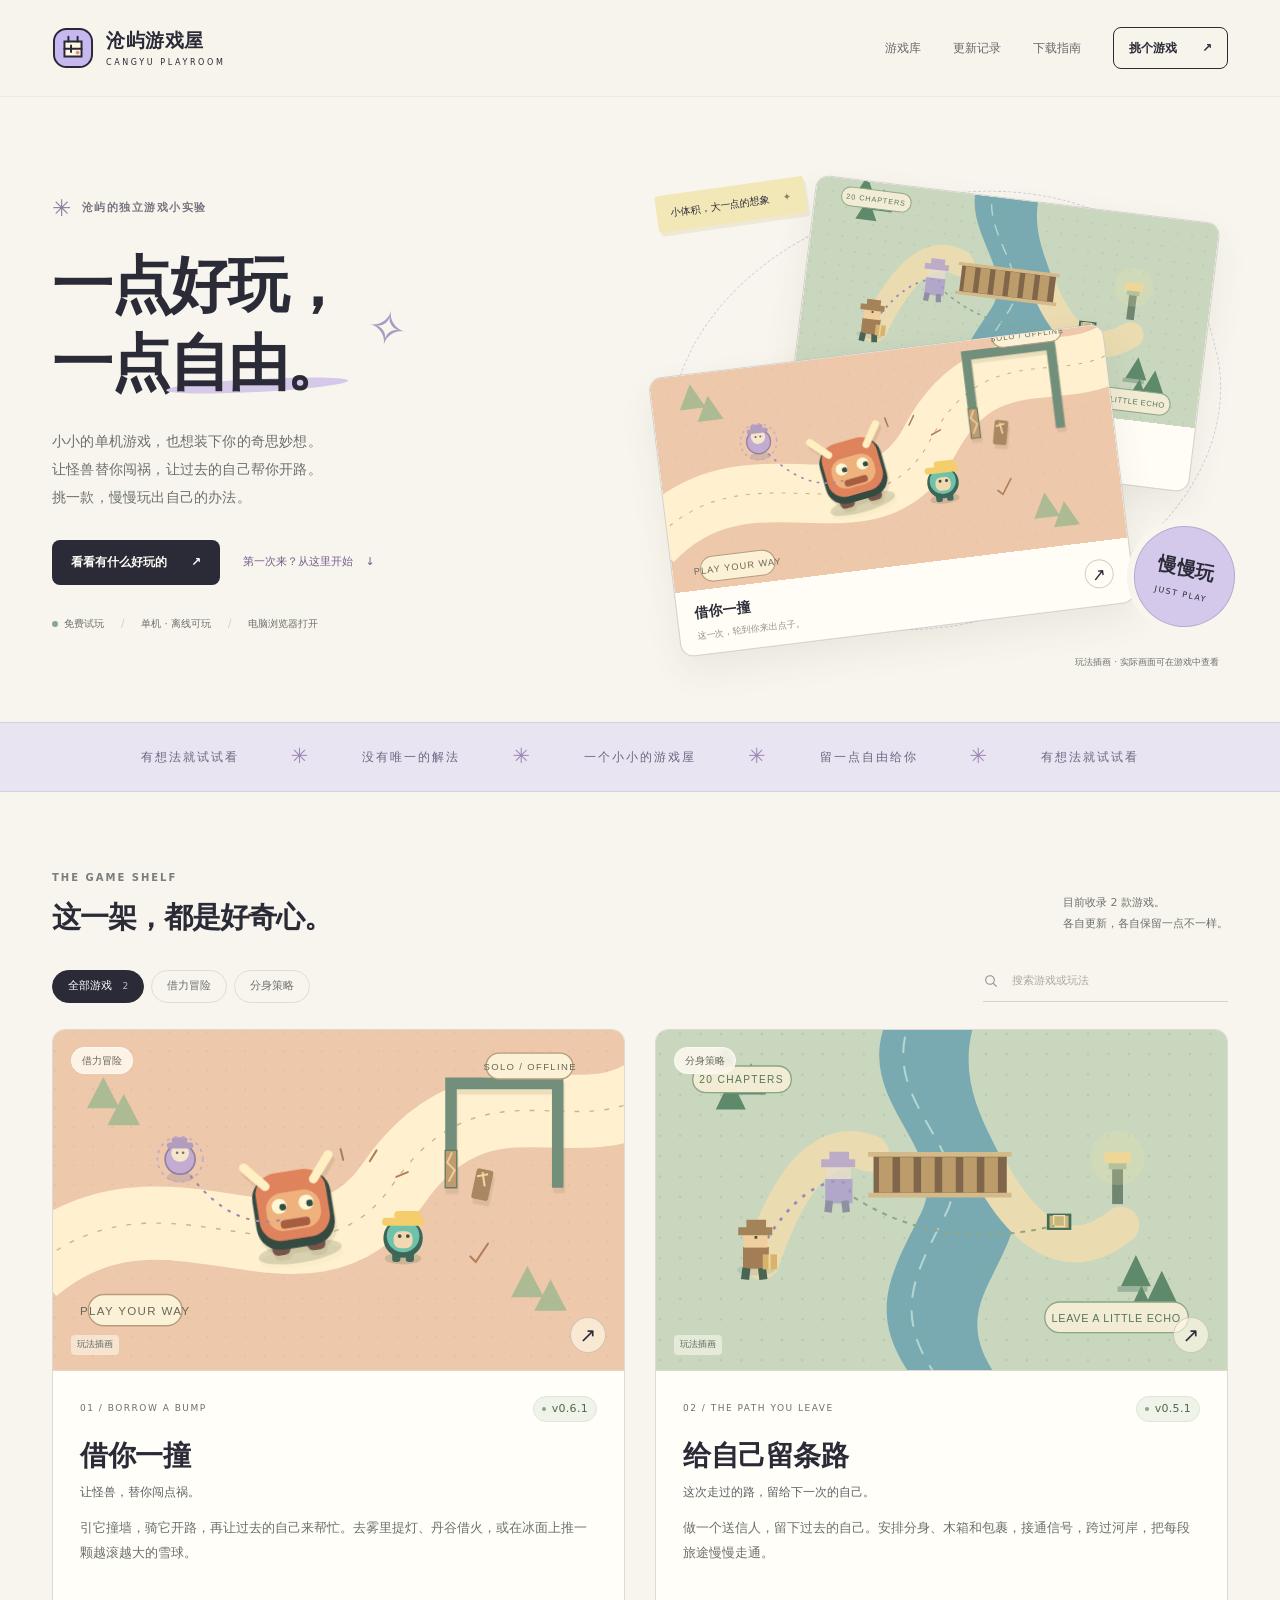
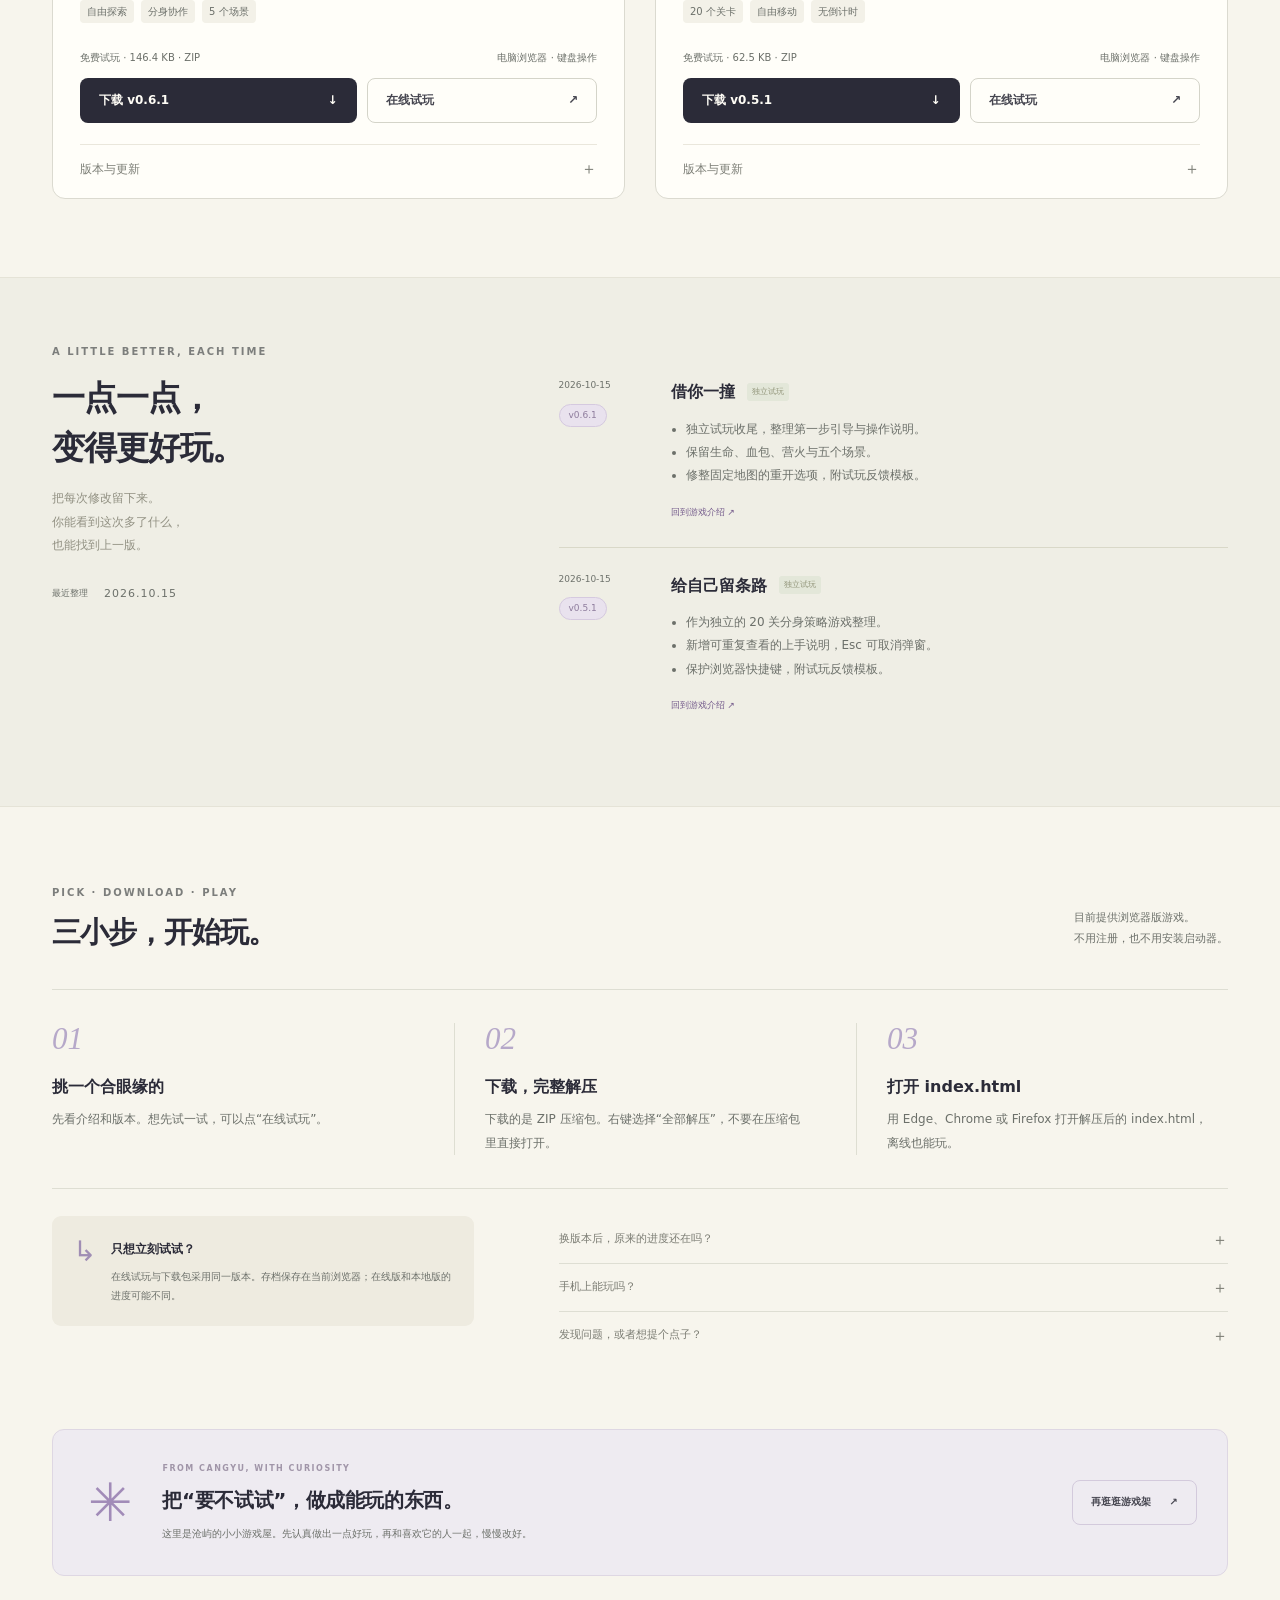
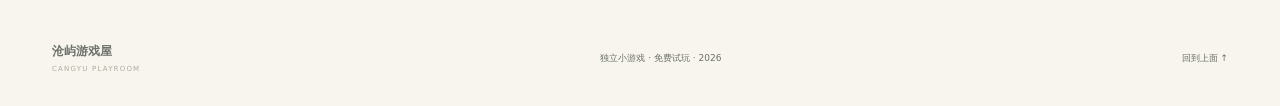
==== index.html @ e09a7dba "Add files via upload" ====
<!doctype html>
<html lang="zh-CN">
<head>
  <meta charset="utf-8"><meta name="viewport" content="width=device-width, initial-scale=1">
  <meta name="theme-color" content="#f7f5ed"><meta name="description" content="沧屿的独立小游戏主页。查看最新版本，免费下载离线游戏，或在浏览器中试玩《借你一撞》和《给自己留条路》。">
  <meta property="og:title" content="沧屿游戏屋 · 一点好玩，一点自由"><meta property="og:description" content="一些小小的单机游戏，一点自由发挥的空间。最新版本、免费下载、在线试玩。"><meta property="og:type" content="website">
  <title>沧屿游戏屋 · 一点好玩，一点自由</title><link rel="icon" href="assets/mark.svg" type="image/svg+xml"><link rel="stylesheet" href="assets/site.css"><script defer src="catalog.js"></script><script defer src="assets/app.js"></script>
</head>
<body>
<a class="skip-link" href="#games">跳到游戏库</a>
<header class="site-header"><div class="container header-inner"><a href="index.html" class="brand" aria-label="沧屿游戏屋首页"><img src="assets/mark.svg" width="42" height="42" alt=""><span>沧屿游戏屋<small>CANGYU PLAYROOM</small></span></a><button class="menu-toggle" id="menu-toggle" aria-controls="main-nav" aria-expanded="false" aria-label="打开导航">菜单 <span aria-hidden="true">＋</span></button><nav class="main-nav" id="main-nav" aria-label="主导航"><a href="#games">游戏库</a><a href="#updates">更新记录</a><a href="#guide">下载指南</a><a class="nav-cta" href="#games">挑个游戏 <span aria-hidden="true">↗</span></a></nav></div></header>
<main>
<section class="hero container" aria-labelledby="hero-title"><div class="hero-copy"><div class="eyebrow"><span class="tiny-star" aria-hidden="true">✳</span> 沧屿的独立游戏小实验</div><h1 id="hero-title">一点好玩，<br>一点<span class="underlined">自由。</span><span class="title-spark" aria-hidden="true">✧</span></h1><p class="hero-description">小小的单机游戏，也想装下你的奇思妙想。<br>让怪兽替你闯祸，让过去的自己帮你开路。<br>挑一款，慢慢玩出自己的办法。</p><div class="hero-actions"><a href="#games" class="button button-dark">看看有什么好玩的 <span aria-hidden="true">↗</span></a><a class="text-link" href="#guide">第一次来？从这里开始 <span aria-hidden="true">↓</span></a></div><div class="hero-bottom"><span><i class="green-dot"></i>免费试玩</span><span>单机 · 离线可玩</span><span>电脑浏览器打开</span></div></div><div class="hero-art" aria-label="两款游戏的玩法插画"><div class="hero-orbit" aria-hidden="true"></div><div class="floating-note note-top">小体积，大一点的想象 <span>✦</span></div><div class="hero-poster poster-back"><img src="assets/give-yourself-a-path.svg" alt="送信人与过去的自己跨过河岸的玩法插画" width="840" height="500"><div><span>给自己留条路</span><small>留下一个过去，打开下一段路。</small></div></div><div class="hero-poster poster-front"><img src="assets/borrow-a-bump.svg" alt="怪兽、分身与可撞开的墙的玩法插画" width="840" height="500"><div><span>借你一撞</span><small>这一次，轮到你来出点子。</small><span class="poster-arrow" aria-hidden="true">↗</span></div></div><div class="round-sticker" aria-hidden="true">慢慢玩<br><strong>JUST PLAY</strong></div><span class="art-caption">玩法插画 · 实际画面可在游戏中查看</span></div></section>
<div class="ticker" aria-hidden="true"><div>有想法就试试看 <span>✳</span> 没有唯一的解法 <span>✳</span> 一个小小的游戏屋 <span>✳</span> 留一点自由给你 <span>✳</span> 有想法就试试看</div></div>
<section class="section container" id="games" aria-labelledby="games-title"><div class="section-heading"><div><div class="eyebrow">THE GAME SHELF</div><h2 id="games-title">这一架，都是好奇心。</h2></div><p>目前收录 <strong>2 款</strong>游戏。<br>各自更新，各自保留一点不一样。</p></div><div class="library-toolbar"><div class="filters" role="group" aria-label="按游戏类型筛选"><button type="button" class="filter-button is-active" data-filter="all" aria-pressed="true">全部游戏 <span>2</span></button><button type="button" class="filter-button" data-filter="adventure" aria-pressed="false">借力冒险</button><button type="button" class="filter-button" data-filter="puzzle" aria-pressed="false">分身策略</button></div><label class="search-box"><svg aria-hidden="true" viewBox="0 0 24 24" width="18" height="18"><circle cx="10.5" cy="10.5" r="6.5" fill="none" stroke="currentColor" stroke-width="1.6"/><path d="m15.5 15.5 5 5" stroke="currentColor" stroke-width="1.6"/></svg><span class="sr-only">搜索游戏或玩法</span><input id="game-search" type="search" placeholder="搜索游戏或玩法" autocomplete="off"></label></div><p id="result-count" class="sr-only" aria-live="polite">找到 2 款游戏</p><div class="game-grid" id="game-grid"><article class="game-card peach" data-category="adventure" data-search="借你一撞 BORROW A BUMP 借力冒险 引它撞墙，骑它开路，再让过去的自己来帮忙。去雾里提灯、丹谷借火，或在冰面上推一颗越滚越大的雪球。 怪兽 引怪 撞墙 骑乘 恐怖 修仙 冰雪 单机 自由探索 分身协作 5 个场景" aria-labelledby="title-borrow-a-bump">
      <a class="cover-link" href="play/borrow-a-bump/index.html" target="_blank" rel="noopener" aria-label="在线试玩借你一撞（新窗口）"><img src="assets/borrow-a-bump.svg" alt="借你一撞玩法插画" width="840" height="500" loading="lazy"><span class="cover-type">借力冒险</span><span class="cover-play" aria-hidden="true">↗</span><span class="cover-note">玩法插画</span></a>
      <div class="card-body"><div class="game-label"><span>01 / BORROW A BUMP</span><span class="version-badge"><i></i> v0.6.1</span></div><h3 id="title-borrow-a-bump">借你一撞</h3><p class="game-tagline">让怪兽，替你闯点祸。</p><p class="game-description">引它撞墙，骑它开路，再让过去的自己来帮忙。去雾里提灯、丹谷借火，或在冰面上推一颗越滚越大的雪球。</p><div class="game-tags"><span>自由探索</span><span>分身协作</span><span>5 个场景</span></div><div class="download-meta"><span>免费试玩 · 146.4 KB · ZIP</span><span>电脑浏览器 · 键盘操作</span></div><div class="card-actions"><a class="button button-dark download-button" href="downloads/borrow-a-bump/borrow-a-bump-v0.6.1.zip" download>下载 v0.6.1 <span aria-hidden="true">↓</span></a><a class="button button-light" href="play/borrow-a-bump/index.html" target="_blank" rel="noopener">在线试玩 <span aria-hidden="true">↗</span></a></div><details class="release-details"><summary>版本与更新 <span aria-hidden="true">＋</span></summary><p class="first-step">第一步：空格喊一声，锁定方向后走开；C 录下走动和喊声，再 C 生成分身。</p><div class="past-release"><div><strong>v0.6.1</strong><span>146.4 KB · ZIP</span></div><ul><li>独立试玩收尾，整理第一步引导与操作说明。</li><li>保留生命、血包、营火与五个场景。</li><li>修整固定地图的重开选项，附试玩反馈模板。</li></ul><a href="downloads/borrow-a-bump/borrow-a-bump-v0.6.1.zip" download>下载此版本 <span aria-hidden="true">↗</span></a></div><div class="past-release"><div><strong>v0.6</strong><span>142.5 KB · ZIP</span></div><ul><li>加入生命、血包和营火恢复。</li><li>新增雾灯旧院、借火丹谷、霜风渡口。</li></ul><a href="downloads/borrow-a-bump/borrow-a-bump-v0.6.zip" download>下载此版本 <span aria-hidden="true">↗</span></a></div><a class="feedback-link" href="feedback/borrow-a-bump.txt" download>下载试玩反馈模板 ↓</a></details></div></article>
<article class="game-card mint" data-category="puzzle" data-search="给自己留条路 THE PATH YOU LEAVE 分身策略 做一个送信人，留下过去的自己。安排分身、木箱和包裹，接通信号，跨过河岸，把每段旅途慢慢走通。 益智 解谜 留影 送信 踏板 河岸 木箱 单机 20 个关卡 自由移动 无倒计时" aria-labelledby="title-give-yourself-a-path">
      <a class="cover-link" href="play/give-yourself-a-path/index.html" target="_blank" rel="noopener" aria-label="在线试玩给自己留条路（新窗口）"><img src="assets/give-yourself-a-path.svg" alt="给自己留条路玩法插画" width="840" height="500" loading="lazy"><span class="cover-type">分身策略</span><span class="cover-play" aria-hidden="true">↗</span><span class="cover-note">玩法插画</span></a>
      <div class="card-body"><div class="game-label"><span>02 / THE PATH YOU LEAVE</span><span class="version-badge"><i></i> v0.5.1</span></div><h3 id="title-give-yourself-a-path">给自己留条路</h3><p class="game-tagline">这次走过的路，留给下一次的自己。</p><p class="game-description">做一个送信人，留下过去的自己。安排分身、木箱和包裹，接通信号，跨过河岸，把每段旅途慢慢走通。</p><div class="game-tags"><span>20 个关卡</span><span>自由移动</span><span>无倒计时</span></div><div class="download-meta"><span>免费试玩 · 62.5 KB · ZIP</span><span>电脑浏览器 · 键盘操作</span></div><div class="card-actions"><a class="button button-dark download-button" href="downloads/give-yourself-a-path/give-yourself-a-path-v0.5.1.zip" download>下载 v0.5.1 <span aria-hidden="true">↓</span></a><a class="button button-light" href="play/give-yourself-a-path/index.html" target="_blank" rel="noopener">在线试玩 <span aria-hidden="true">↗</span></a></div><details class="release-details"><summary>版本与更新 <span aria-hidden="true">＋</span></summary><p class="first-step">第一步：先走一小段，再按 R 留影。过去的你继续旧路；你回到起点，重新安排。</p><div class="past-release"><div><strong>v0.5.1</strong><span>62.5 KB · ZIP</span></div><ul><li>作为独立的 20 关分身策略游戏整理。</li><li>新增可重复查看的上手说明，Esc 可取消弹窗。</li><li>保护浏览器快捷键，附试玩反馈模板。</li></ul><a href="downloads/give-yourself-a-path/give-yourself-a-path-v0.5.1.zip" download>下载此版本 <span aria-hidden="true">↗</span></a></div><div class="past-release"><div><strong>v0.5</strong><span>56.2 KB · ZIP</span></div><ul><li>20 关策略加强：多处供能、物品与角色踏板。</li><li>加入信号先后、分流断开与风向条件。</li></ul><a href="downloads/give-yourself-a-path/give-yourself-a-path-v0.5-strategy20.zip" download>下载此版本 <span aria-hidden="true">↗</span></a></div><a class="feedback-link" href="feedback/give-yourself-a-path.txt" download>下载试玩反馈模板 ↓</a></details></div></article></div><div class="empty-state" id="empty-state" hidden><span aria-hidden="true">✧</span><h3>这层架子暂时空着。</h3><p>试试其他关键词，或回到全部游戏。</p><button type="button" class="button button-light" id="reset-search">查看全部游戏</button></div><noscript><p class="quiet">当前关闭了 JavaScript。游戏介绍、版本和下载仍可使用，搜索与筛选需要开启 JavaScript。</p></noscript></section>
<section class="updates-section" id="updates" aria-labelledby="updates-title"><div class="container updates-layout"><div class="updates-intro"><div class="eyebrow">A LITTLE BETTER, EACH TIME</div><h2 id="updates-title">一点一点，<br>变得更好玩。</h2><p>把每次修改留下来。<br>你能看到这次多了什么，<br>也能找到上一版。</p><div class="date-stamp"><span>最近整理</span><strong>2026.10.15</strong></div></div><div class="update-list"><article class="update-item"><div class="update-date"><time datetime="2026-10-15">2026-10-15</time><span>v0.6.1</span></div><div><div class="update-game">借你一撞 <span>独立试玩</span></div><ul><li>独立试玩收尾，整理第一步引导与操作说明。</li><li>保留生命、血包、营火与五个场景。</li><li>修整固定地图的重开选项，附试玩反馈模板。</li></ul><a data-show-game="borrow-a-bump" href="#title-borrow-a-bump">回到游戏介绍 <span aria-hidden="true">↗</span></a></div></article>
<article class="update-item"><div class="update-date"><time datetime="2026-10-15">2026-10-15</time><span>v0.5.1</span></div><div><div class="update-game">给自己留条路 <span>独立试玩</span></div><ul><li>作为独立的 20 关分身策略游戏整理。</li><li>新增可重复查看的上手说明，Esc 可取消弹窗。</li><li>保护浏览器快捷键，附试玩反馈模板。</li></ul><a data-show-game="give-yourself-a-path" href="#title-give-yourself-a-path">回到游戏介绍 <span aria-hidden="true">↗</span></a></div></article></div></div></section>
<section class="section container guide-section" id="guide" aria-labelledby="guide-title"><div class="section-heading"><div><div class="eyebrow">PICK · DOWNLOAD · PLAY</div><h2 id="guide-title">三小步，开始玩。</h2></div><p>目前提供浏览器版游戏。<br>不用注册，也不用安装启动器。</p></div><div class="steps"><article><span class="step-number">01</span><h3>挑一个合眼缘的</h3><p>先看介绍和版本。想先试一试，可以点“在线试玩”。</p></article><article><span class="step-number">02</span><h3>下载，完整解压</h3><p>下载的是 ZIP 压缩包。右键选择“全部解压”，不要在压缩包里直接打开。</p></article><article><span class="step-number">03</span><h3>打开 index.html</h3><p>用 Edge、Chrome 或 Firefox 打开解压后的 index.html，离线也能玩。</p></article></div><div class="guide-lower"><div class="guide-note"><span class="note-icon" aria-hidden="true">↳</span><div><strong>只想立刻试试？</strong><p>在线试玩与下载包采用同一版本。存档保存在当前浏览器；在线版和本地版的进度可能不同。</p></div></div><div class="faq-list"><details><summary>换版本后，原来的进度还在吗？<span aria-hidden="true">＋</span></summary><p>两款游戏使用独立存档。当前版本保留各自的旧版存档读取方式；移动本地文件、换浏览器或清除浏览器数据后，可能无法读取旧进度。更新前建议保留原来的文件夹。</p></details><details><summary>手机上能玩吗？<span aria-hidden="true">＋</span></summary><p>游戏提供了简易触屏按钮，目前主要按电脑键盘操作设计。建议先在电脑浏览器试玩；手机端的完整体验仍在调整。</p></details><details><summary>发现问题，或者想提个点子？<span aria-hidden="true">＋</span></summary><p>每个游戏包都附有 FEEDBACK.txt。记下游戏名、版本、关卡或地图，以及发生前的几步操作，再发给把游戏分享给你的人。这里没有自动上传或提交表单。</p></details></div></div></section>
<section class="about-strip container" aria-labelledby="about-title"><div class="about-mark" aria-hidden="true">✳</div><div><div class="eyebrow">FROM CANGYU, WITH CURIOSITY</div><h2 id="about-title">把“要不试试”，做成能玩的东西。</h2><p>这里是沧屿的小小游戏屋。先认真做出一点好玩，再和喜欢它的人一起，慢慢改好。</p></div><a class="button button-light" href="#games">再逛逛游戏架 <span aria-hidden="true">↗</span></a></section>
</main><footer class="site-footer container"><a class="footer-brand" href="index.html">沧屿游戏屋 <span>CANGYU PLAYROOM</span></a><p>独立小游戏 · 免费试玩 · 2026</p><a href="#hero-title">回到上面 ↑</a></footer>
</body></html>
---- assets/site.css ----
@charset "UTF-8";
:root{--paper:#f7f5ed;--ink:#2b2b38;--muted:#818181;--line:#deded3;--purple:#b9a9de;--peach:#edc8aa;--mint:#c8d7bd;--serif:Georgia,"Songti SC","SimSun",serif;--sans:Inter,"Microsoft YaHei","PingFang SC",system-ui,sans-serif}*{box-sizing:border-box}html{scroll-behavior:smooth;scroll-padding-top:100px}body{margin:0;color:var(--ink);background:var(--paper);font-family:var(--sans);font-size:14px;line-height:1.7;-webkit-font-smoothing:antialiased}a{color:inherit;text-decoration:none}button,input{font:inherit}button,a,input,summary{-webkit-tap-highlight-color:transparent}a,button,summary{touch-action:manipulation}button{cursor:pointer}button:disabled{cursor:default}img{display:block;max-width:100%}button:focus-visible,a:focus-visible,input:focus-visible,summary:focus-visible{outline:3px solid #9b83c9;outline-offset:5px}::selection{background:#d8c7ef;color:var(--ink)}[hidden]{display:none!important}.container{width:min(1200px,calc(100% - 104px));margin-inline:auto}.sr-only{position:absolute;width:1px;height:1px;overflow:hidden;clip:rect(0,0,0,0);white-space:nowrap}.skip-link{position:fixed;left:20px;top:-80px;padding:10px 18px;background:var(--ink);color:white;z-index:100}.skip-link:focus{top:10px}.site-header{background:#f7f5edf2;border-bottom:1px solid #deded37a}.header-inner{height:96px;display:flex;align-items:center;justify-content:space-between;gap:25px}.brand{display:flex;align-items:center;gap:12px;font-size:19px;font-weight:750;letter-spacing:.5px;line-height:1.2}.brand small{display:block;margin-top:6px;font-size:8px;letter-spacing:2.6px;font-weight:500}.main-nav{display:flex;gap:32px;align-items:center;font-size:12px}.main-nav>a:not(.nav-cta){color:#68686c}.main-nav>a:hover{color:#806899}.nav-cta{border:1px solid var(--ink);border-radius:8px;padding:10px 15px;font-weight:600;display:flex;gap:25px;align-items:center}.menu-toggle{display:none}.hero{display:grid;grid-template-columns:1fr 1fr;align-items:center;gap:46px;padding-block:78px 74px;min-height:625px}.eyebrow{font-size:10px;letter-spacing:2px;font-weight:600;color:#7c7e7c;line-height:1.5}.hero-copy>.eyebrow{display:flex;align-items:center;gap:9px;font-size:11px;letter-spacing:1.5px;color:#777580}.tiny-star{color:#8e7ea3;font-size:23px}.hero h1{position:relative;display:inline-block;font-size:clamp(43px,4.75vw,66px);letter-spacing:-2.5px;line-height:1.28;font-weight:800;margin:22px 0 24px}.underlined{position:relative;z-index:0}.underlined:after{content:"";position:absolute;left:-3px;right:-3px;height:13px;background:#d6c8e9;bottom:6px;z-index:-1;transform:rotate(-3deg);border-radius:50%}.title-spark{position:absolute;right:-60px;top:51px;font-size:48px;font-weight:400;color:#aa9ac3;transform:rotate(12deg)}.hero-description{font-size:14px;line-height:2;color:#79797a;margin:0 0 29px;letter-spacing:.2px}.hero-actions{display:flex;gap:23px;align-items:center;flex-wrap:wrap}.button{display:inline-flex;justify-content:center;align-items:center;gap:24px;min-height:45px;border:1px solid transparent;border-radius:8px;padding:12px 18px;line-height:1.25;font-size:12px;font-weight:650;transition:transform .15s,background .15s;white-space:nowrap}.button:hover{transform:translateY(-2px)}.button-dark{background:var(--ink);color:#fffdf6}.button-dark:hover{background:#484152}.button-light{background:transparent;border-color:#d4d4c9;color:#464650}.button-light:hover{background:#eceadf;border-color:#bcbcad}.text-link{font-size:11px;color:#797780}.text-link span{padding-left:9px}.hero-bottom{display:flex;gap:17px;margin-top:30px;font-size:10px;color:#8b8c87;flex-wrap:wrap}.hero-bottom>span+span:before{content:"/";margin-right:17px;color:#cecec5}.green-dot{display:inline-block;width:6px;height:6px;border-radius:50%;background:#8ba587;margin-right:6px}.hero-art{height:455px;position:relative;isolation:isolate;min-width:0}.hero-orbit{position:absolute;inset:14px 5px 16px;border:1px dashed #d4c9dc;border-radius:48%;transform:rotate(-15deg);z-index:-1}.hero-poster{position:absolute;border:1px solid #4f4e503d;border-radius:13px;background:#fffdf5;overflow:hidden;box-shadow:0 15px 35px #44443613}.hero-poster>img{width:100%;height:205px;object-fit:cover}.hero-poster>div{height:64px;display:flex;flex-direction:column;justify-content:center;padding:0 17px;position:relative}.hero-poster>div>span:first-child{font-size:14px;font-weight:700}.hero-poster small{font-size:9px;color:#929186;margin-top:3px}.poster-back{width:72%;right:4%;top:14px;transform:rotate(7deg);z-index:1}.poster-front{width:81%;left:0;bottom:8px;transform:rotate(-7deg);z-index:2}.poster-front>img{height:215px}.poster-arrow{position:absolute;right:18px;top:18px;width:29px;height:29px;display:grid;place-items:center;border:1px solid #d4cdbf;border-radius:50%;font-size:17px}.floating-note{position:absolute;font-size:10px;z-index:4;background:#f2e7b6;padding:10px 14px;box-shadow:2px 4px 0 #d6c79b44;transform:rotate(-8deg);border-radius:3px}.note-top{top:2px;left:-7px}.note-top span{padding-left:10px;color:#8f8069}.round-sticker{position:absolute;bottom:12px;right:-7px;width:101px;height:101px;background:#d5c9eb;border:1px solid #b8a9ce;border-radius:50%;z-index:3;display:flex;justify-content:center;align-items:center;flex-direction:column;transform:rotate(12deg);font-size:19px;font-weight:650;box-shadow:0 0 0 7px var(--paper)}.round-sticker strong{font-size:8px;letter-spacing:1.5px;font-weight:500;margin-top:4px}.art-caption{position:absolute;bottom:-31px;right:9px;font-size:9px;color:#a2a298}.ticker{overflow:hidden;background:#e9e4f1;border-block:1px solid #d6cfdf;padding:16px 0}.ticker>div{min-width:max-content;display:flex;justify-content:center;align-items:center;gap:52px;font-size:12px;letter-spacing:2px;color:#6f6382}.ticker span{font-size:21px;color:#9a87b4}.section{padding-block:78px}.section-heading{display:flex;align-items:flex-end;justify-content:space-between;gap:25px;margin-bottom:31px}.section-heading h2{font-size:29px;letter-spacing:-1px;line-height:1.5;margin:11px 0 0;font-weight:750}.section-heading>p{font-size:11px;color:#93948b;line-height:1.9;margin:0 0 4px}.section-heading>p strong{color:#777c6a;font-weight:500}.library-toolbar{display:flex;justify-content:space-between;align-items:center;gap:22px;margin-bottom:26px}.filters{display:flex;gap:7px;flex-wrap:wrap}.filter-button{border:1px solid var(--line);border-radius:20px;background:transparent;color:#8a8989;font-size:11px;padding:7px 15px;line-height:1.5}.filter-button.is-active{background:var(--ink);color:white;border-color:var(--ink)}.filter-button span{margin-left:7px;color:#bfb7ce;font-size:9px}.search-box{width:245px;display:flex;align-items:center;gap:11px;border-bottom:1px solid #d3d3c8;color:#8f8e91;padding-bottom:9px}.search-box input{background:transparent;border:0;outline:0;color:var(--ink);font-size:11px;width:100%;min-width:0}.search-box input::placeholder{color:#aaa99f}.search-box:focus-within{border-bottom-color:#8c7aa5}.game-grid{display:grid;grid-template-columns:repeat(2,minmax(0,1fr));gap:30px}.game-card{border:1px solid #dbdad0;border-radius:13px;overflow:hidden;background:#fffef9;min-width:0;transition:box-shadow .2s,border-color .2s}.game-card:hover{border-color:#bbb5c0;box-shadow:0 12px 35px #3333260a}.cover-link{display:block;position:relative;overflow:hidden;border-bottom:1px solid #ded9ca}.cover-link img{width:100%;height:auto;aspect-ratio:840/500;object-fit:cover;transition:transform .35s}.cover-link:hover img{transform:scale(1.025)}.cover-type{position:absolute;left:18px;top:17px;border:1px solid #ffffff70;background:#fffaf1d9;backdrop-filter:blur(4px);font-size:10px;padding:4px 10px;border-radius:16px;color:#68685d}.cover-play{position:absolute;bottom:17px;right:18px;display:grid;place-items:center;border:1px solid #6a675d44;width:36px;height:36px;border-radius:50%;background:#fff9e9a6;font-size:20px}.cover-note{position:absolute;bottom:15px;left:18px;font-size:9px;color:#5b665f;background:#fffaf18c;padding:2px 6px;border-radius:4px}.card-body{padding:25px 27px 0}.game-label{display:flex;align-items:center;justify-content:space-between;gap:12px;font-size:8px;letter-spacing:1.5px;color:#96958e}.version-badge{display:flex;align-items:center;gap:6px;white-space:nowrap;letter-spacing:.3px;color:#748366;font-size:10px;background:#eff3e9;border:1px solid #e0e7d7;border-radius:15px;padding:3px 8px}.version-badge i{width:4px;height:4px;border-radius:50%;background:#8fa67c}.card-body h3{font-size:28px;font-weight:750;letter-spacing:-.5px;line-height:1.35;margin:15px 0 7px}.game-tagline{font-size:12px;color:#5e6264;margin:0 0 14px}.game-description{font-size:12px;line-height:1.9;color:#92908b;min-height:68px;margin:0 0 16px}.game-tags{display:flex;gap:7px;flex-wrap:wrap}.game-tags>span{font-size:9px;color:#8b8a81;background:#f3f1e8;border-radius:4px;padding:3px 7px}.download-meta{display:flex;flex-wrap:wrap;align-items:center;justify-content:space-between;gap:7px;margin:26px 0 12px;font-size:9px;color:#aaa79d}.card-actions{display:grid;grid-template-columns:1.2fr 1fr;gap:10px}.card-actions .button{gap:16px;justify-content:space-between;font-size:11px}.release-details{margin-top:21px;border-top:1px solid #eae7dc;padding:0 0 6px}.release-details summary,.faq-list summary{display:flex;align-items:center;justify-content:space-between;cursor:pointer;list-style:none;font-size:11px;min-height:47px;color:#7d7f77}.release-details summary::-webkit-details-marker,.faq-list summary::-webkit-details-marker{display:none}details[open]>summary>span{transform:rotate(45deg)}summary>span{display:inline-block;font-size:16px;font-weight:400;transition:transform .15s}.first-step{margin:0 0 13px;padding:12px;background:#f4f1e7;border-radius:6px;color:#8b887b;font-size:10px;line-height:1.9}.past-release{padding-block:12px;border-top:1px dashed #e4dfd3}.past-release>div{display:flex;justify-content:space-between;font-size:10px}.past-release strong{font-weight:650;color:#696a65}.past-release>div>span{font-size:9px;color:#a6a296}.past-release ul{padding-left:15px;font-size:10px;color:#969082;line-height:1.9;margin:9px 0}.past-release>a,.feedback-link{font-size:10px;color:#927da5}.feedback-link{display:block;padding-block:13px}.empty-state{text-align:center;padding:80px 20px;border:1px dashed #d7cddd;border-radius:14px;color:#8b8593}.empty-state>span{font-size:40px;color:#aa96c2}.empty-state h3{font-size:20px;color:#5f5869}.empty-state p{font-size:12px;margin-bottom:22px}.quiet{color:#969082;font-size:11px}.updates-section{background:#efeee5;border-block:1px solid #e5e3d7;padding-block:66px}.updates-layout{display:grid;grid-template-columns:.85fr 1.35fr;gap:85px}.updates-intro h2{font-size:33px;line-height:1.5;letter-spacing:-1px;margin:14px 0 15px}.updates-intro>p{font-size:12px;line-height:1.95;color:#929183}.date-stamp{display:flex;gap:16px;align-items:center;margin-top:27px;font-size:9px;color:#a7a393}.date-stamp strong{font-size:11px;font-weight:500;letter-spacing:1px;color:#8b897c}.update-list{padding-top:10px}.update-item{display:grid;grid-template-columns:90px 1fr;gap:22px;padding-block:24px}.update-item+.update-item{border-top:1px solid #d9d8c8}.update-date time{display:block;font-size:9px;color:#9d9d8d;white-space:nowrap}.update-date>span{display:inline-block;padding:3px 9px;border:1px solid #d5c9df;background:#e9e2ee;border-radius:20px;font-size:9px;color:#8d7b9c;margin-top:10px}.update-game{display:flex;align-items:center;gap:12px;font-size:16px;font-weight:650}.update-game span{font-size:8px;font-weight:400;color:#93967b;padding:2px 5px;background:#e3e7d9;border-radius:3px}.update-item ul{margin:12px 0 11px;padding-left:15px;font-size:11px;color:#939283;line-height:1.95}.update-item a{font-size:9px;color:#8b7c9d}.guide-section{padding-bottom:56px}.steps{display:grid;grid-template-columns:repeat(3,1fr);gap:30px;border-block:1px solid var(--line);padding:33px 0;margin-top:35px}.steps article{position:relative;padding-right:20px}.steps article+article{border-left:1px solid #deded2;padding-left:30px}.step-number{font-family:var(--serif);font-style:italic;font-size:31px;color:#b6a8c9;line-height:1}.steps h3{font-size:16px;font-weight:650;margin:16px 0 8px}.steps p{font-size:11px;line-height:1.95;color:#9a978d;margin:0}.guide-lower{display:grid;grid-template-columns:.85fr 1.35fr;gap:85px;margin-top:27px}.guide-note{display:flex;gap:15px;align-items:flex-start;background:#eeebe0;border-radius:9px;padding:21px;height:fit-content}.note-icon{font-size:28px;line-height:1.1;color:#a08eb4}.guide-note strong{font-size:12px;font-weight:650}.guide-note p{font-size:10px;color:#979184;line-height:1.9;margin:6px 0 0}.faq-list details+details{border-top:1px solid var(--line)}.faq-list summary{font-size:11px;color:#7b7c73;padding:2px 0;gap:20px}.faq-list p{font-size:10px;color:#9a9588;line-height:1.95;margin:0 0 17px}.about-strip{padding:33px 30px;border:1px solid #ded7e3;background:#eeebf1;border-radius:12px;display:flex;align-items:center;gap:25px;margin-block:14px 65px}.about-mark{font-size:53px;line-height:1;color:#a18bb8;margin-inline:5px}.about-strip .eyebrow{font-size:8px;letter-spacing:1.5px;color:#a095a8}.about-strip h2{font-size:20px;font-weight:700;letter-spacing:-.4px;margin:8px 0}.about-strip p{font-size:10px;color:#a095a5;margin:0}.about-strip .button{margin-left:auto;border-color:#d3cadc;gap:19px;font-size:10px;flex-shrink:0}.site-footer{display:flex;justify-content:space-between;gap:24px;align-items:center;padding-bottom:30px;color:#aaa79d}.footer-brand{font-size:12px;font-weight:650;color:#7d7c77}.footer-brand span{font-size:7px;letter-spacing:1.2px;display:block;font-weight:400;margin-top:3px;color:#b0aba0}.site-footer>p{font-size:9px}.site-footer>a:last-child{font-size:9px}.play-page{height:100vh;height:100dvh;overflow:hidden;display:flex;flex-direction:column}.play-toolbar{display:flex;justify-content:space-between;align-items:center;gap:20px;min-height:67px;padding:10px 25px;border-bottom:1px solid var(--line);flex-shrink:0}.play-toolbar>a:first-child{font-size:12px;color:#7b7486}.play-toolbar>div{display:flex;gap:14px;align-items:center;font-size:13px}.play-toolbar>div>span{font-size:10px;color:#a294ac}.play-toolbar .button{min-height:35px;padding:9px 12px;font-size:10px}.play-stage{flex:1;min-height:0}.play-stage iframe{border:0;display:block;width:100%;height:100%;background:var(--paper)}
@media(min-width:1550px){.hero{padding-block:100px;min-height:700px}.hero-art{height:480px}.hero h1{font-size:69px}}@media(max-width:1150px){.container{width:calc(100% - 64px)}.hero{gap:28px;padding-block:65px}.hero-art{height:405px}.hero-poster>img{height:180px}.poster-front>img{height:185px}.round-sticker{width:86px;height:86px;right:-2px;font-size:17px}.hero-actions{gap:16px}.hero h1{font-size:51px}.title-spark{right:-45px;font-size:39px}.updates-layout,.guide-lower{gap:45px}.download-meta{font-size:8px}.card-body{padding:22px 21px 0}.card-body h3{font-size:25px}.game-label{font-size:7px;letter-spacing:.8px}}@media(max-width:850px){.main-nav{gap:22px}.hero{grid-template-columns:1.05fr .95fr;gap:10px;min-height:570px}.hero h1{font-size:45px}.hero-description{font-size:12px}.hero-actions .button{font-size:10px;padding:12px}.hero-actions .text-link{font-size:10px}.hero-art{height:350px}.hero-poster>img{height:150px}.poster-front>img{height:153px}.hero-poster>div{height:54px;padding-inline:13px}.hero-poster>div>span:first-child{font-size:12px}.hero-poster small{font-size:8px}.floating-note{font-size:8px;top:16px;left:0}.round-sticker{width:76px;height:76px;font-size:15px;bottom:2px}.art-caption{font-size:8px;bottom:-23px}.hero-bottom{font-size:8px;gap:10px}.hero-bottom>span+span:before{margin-right:10px}.section-heading h2{font-size:25px}.section-heading>p{font-size:10px}.game-grid{gap:20px}.card-actions{grid-template-columns:1fr}.card-actions .button{justify-content:center;gap:15px}.game-description{min-height:92px}.game-label{flex-wrap:wrap;gap:7px}.updates-layout,.guide-lower{gap:35px;grid-template-columns:.8fr 1.2fr}.update-item{grid-template-columns:75px 1fr;gap:15px}.updates-intro h2{font-size:28px}.steps{gap:20px}.steps article+article{padding-left:20px}.about-strip{gap:17px;padding:26px 21px}.about-strip h2{font-size:17px}.about-mark{font-size:41px}.about-strip .button{font-size:9px;gap:10px}}@media(max-width:650px){html{scroll-padding-top:25px}.container{width:calc(100% - 36px)}.header-inner{height:78px}.brand{font-size:17px;gap:9px}.brand>img{width:36px;height:36px}.brand small{font-size:7px;letter-spacing:2px}.menu-toggle{display:flex;gap:15px;align-items:center;padding:8px 11px;border:1px solid var(--line);border-radius:7px;background:transparent;font-size:11px;color:#78717c}.menu-toggle span{font-size:17px}.main-nav{display:none;position:absolute;left:18px;right:18px;top:67px;z-index:20;background:#fffdf6;border:1px solid var(--line);box-shadow:0 15px 30px #37313812;padding:15px;border-radius:10px;flex-direction:column;align-items:stretch;gap:0}.main-nav.is-open{display:flex}.main-nav>a{padding:10px 12px}.main-nav .nav-cta{margin-top:7px;justify-content:space-between}.hero{display:flex;flex-direction:column;gap:39px;padding-block:41px 55px;min-height:auto;align-items:stretch}.hero-copy>.eyebrow{font-size:10px}.hero h1{font-size:54px;margin-block:16px 21px;letter-spacing:-2px}.title-spark{right:-49px;top:51px;font-size:41px}.hero-description{font-size:12px;line-height:2}.hero-actions .button{font-size:11px;min-height:46px;padding-inline:16px}.hero-actions{gap:19px}.hero-bottom{margin-top:23px;font-size:9px}.hero-art{height:340px;max-width:440px;width:100%;margin:auto}.hero-poster>img{height:164px}.poster-front>img{height:170px}.poster-back{width:69%;right:3%}.poster-front{width:77%;bottom:7px;left:1%}.hero-poster>div{height:56px}.hero-poster>div>span:first-child{font-size:12px}.round-sticker{right:0;bottom:4px;width:80px;height:80px}.note-top{left:3px;top:0;font-size:9px}.art-caption{font-size:8px}.ticker{padding-block:11px}.ticker>div{gap:30px;justify-content:flex-start;margin-left:-20px;font-size:10px;letter-spacing:1px}.ticker span{font-size:18px}.section{padding-block:48px}.section-heading{align-items:flex-start;flex-direction:column;gap:14px;margin-bottom:25px}.section-heading h2{font-size:26px}.section-heading>p{font-size:11px}.library-toolbar{align-items:stretch;flex-direction:column;gap:23px}.filters{gap:8px}.filter-button{font-size:10px;padding:7px 13px}.search-box{width:100%;padding-bottom:10px}.search-box input{font-size:12px}.game-grid{grid-template-columns:1fr;gap:25px}.card-body{padding:23px 21px 0}.game-label{font-size:8px;letter-spacing:1px;flex-wrap:nowrap}.card-body h3{font-size:28px}.game-description{min-height:0;font-size:12px;margin-bottom:18px}.game-tagline{font-size:12px}.card-actions{grid-template-columns:1.1fr 1fr}.card-actions .button{font-size:11px;padding-inline:12px;gap:10px}.download-meta{font-size:8px;gap:5px}.game-tags>span{font-size:9px}.cover-type{top:14px;left:14px;font-size:9px}.updates-section{padding-block:45px}.updates-layout{grid-template-columns:1fr;gap:15px}.updates-intro h2{font-size:29px;margin-bottom:11px}.updates-intro h2 br{display:none}.updates-intro>p br{display:none}.updates-intro>p{font-size:11px}.date-stamp{margin-top:15px}.update-item{grid-template-columns:76px 1fr;padding-block:23px;gap:17px}.update-game{font-size:15px;gap:8px}.update-item ul{font-size:10px}.steps{grid-template-columns:1fr;gap:0;padding:0;margin-top:25px}.steps article{padding:24px 4px 24px 57px;min-height:115px}.steps article+article{padding-left:57px;border-left:0;border-top:1px solid var(--line)}.step-number{position:absolute;left:3px;top:29px;font-size:29px}.steps h3{margin-top:0;font-size:15px}.steps p{font-size:11px}.guide-lower{grid-template-columns:1fr;gap:16px}.guide-note{padding:18px}.guide-note p{font-size:11px}.faq-list summary{font-size:11px}.faq-list p{font-size:11px}.about-strip{padding:23px;flex-wrap:wrap;gap:12px;margin-block:5px 35px}.about-mark{font-size:34px;margin:0}.about-strip>div:nth-child(2){flex:1;min-width:205px}.about-strip h2{font-size:18px;line-height:1.6}.about-strip p{font-size:10px;line-height:1.9}.about-strip .eyebrow{font-size:7px;letter-spacing:.6px}.about-strip .button{margin:8px 0 0 46px;font-size:10px}.site-footer{flex-wrap:wrap;gap:10px;padding-bottom:24px}.site-footer>p{order:3;width:100%;font-size:8px;margin-top:0}.footer-brand{font-size:11px}.footer-brand span{font-size:6px}.site-footer>a:last-child{font-size:9px}.play-toolbar{gap:10px;padding:10px 12px;min-height:64px}.play-toolbar>div{display:flex;flex-direction:column;gap:1px;font-size:11px}.play-toolbar>div>span{font-size:8px}.play-toolbar>a:first-child{font-size:10px}.play-toolbar .button{font-size:9px;padding:8px;min-height:32px}.play-stage iframe{height:100%}}@media(prefers-reduced-motion:reduce){html{scroll-behavior:auto}*,*:before,*:after{transition:none!important;animation:none!important}.cover-link:hover img,.button:hover{transform:none}}

/* Keep release and download information readable at every viewport. */
.version-badge{font-size:11px}.game-label{font-size:9px}.download-meta{font-size:10px}.game-description{font-size:13px}.past-release ul,.past-release>a,.feedback-link,.first-step,.faq-list p{font-size:12px}.past-release>div{font-size:12px}.past-release>div>span{font-size:10px}.release-details summary{font-size:12px}.update-item ul,.steps p{font-size:12px}.game-tags>span{font-size:10px}.card-actions .button{font-size:12px}

.game-grid{align-items:start}

.hero-description,.section-heading>p,.game-description,.download-meta,.game-label,.game-tags>span,.past-release ul,.past-release>div>span,.first-step,.update-item ul,.steps p,.guide-note p,.faq-list p,.about-strip p,.site-footer,.hero-bottom,.art-caption,.date-stamp,.date-stamp strong,.update-date time,.filter-button,.footer-brand{color:#6c706a}
.version-badge{color:#526648}.past-release>a,.feedback-link,.update-item a,.text-link{color:#755c8c}
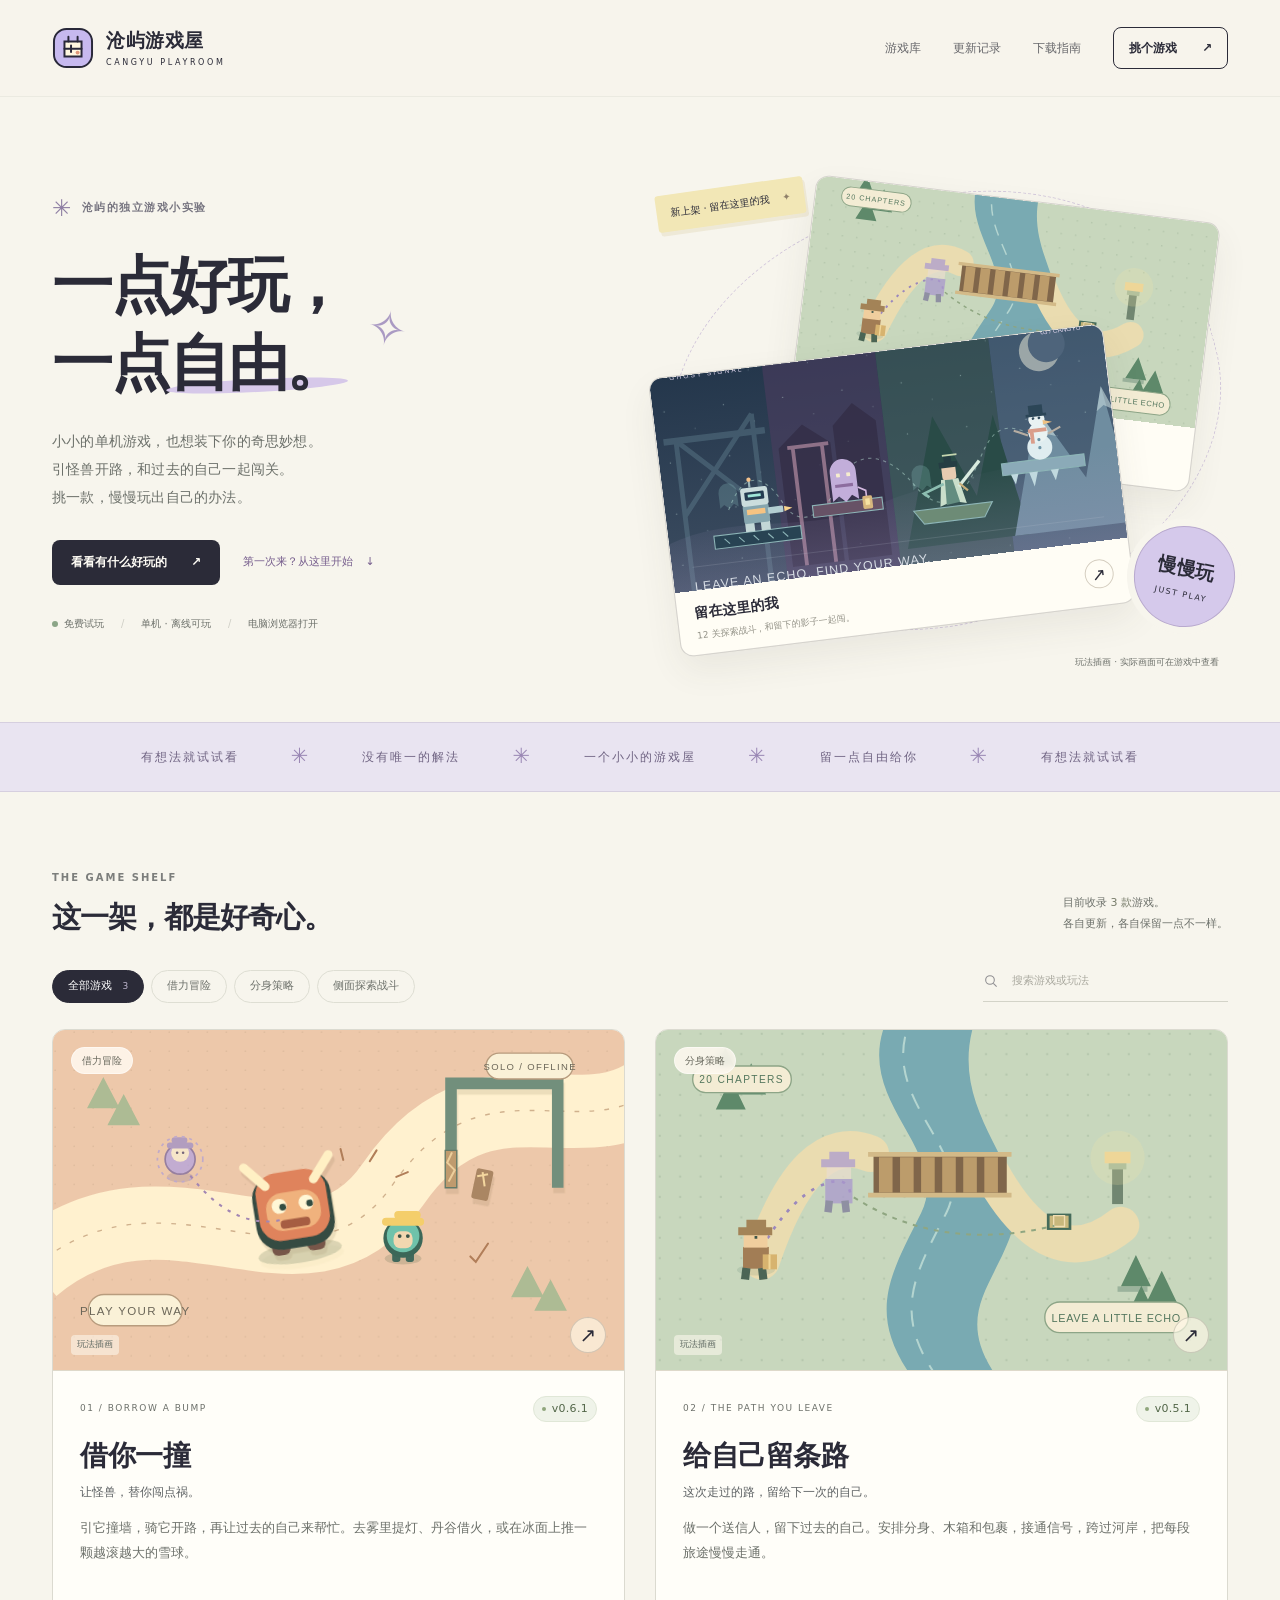
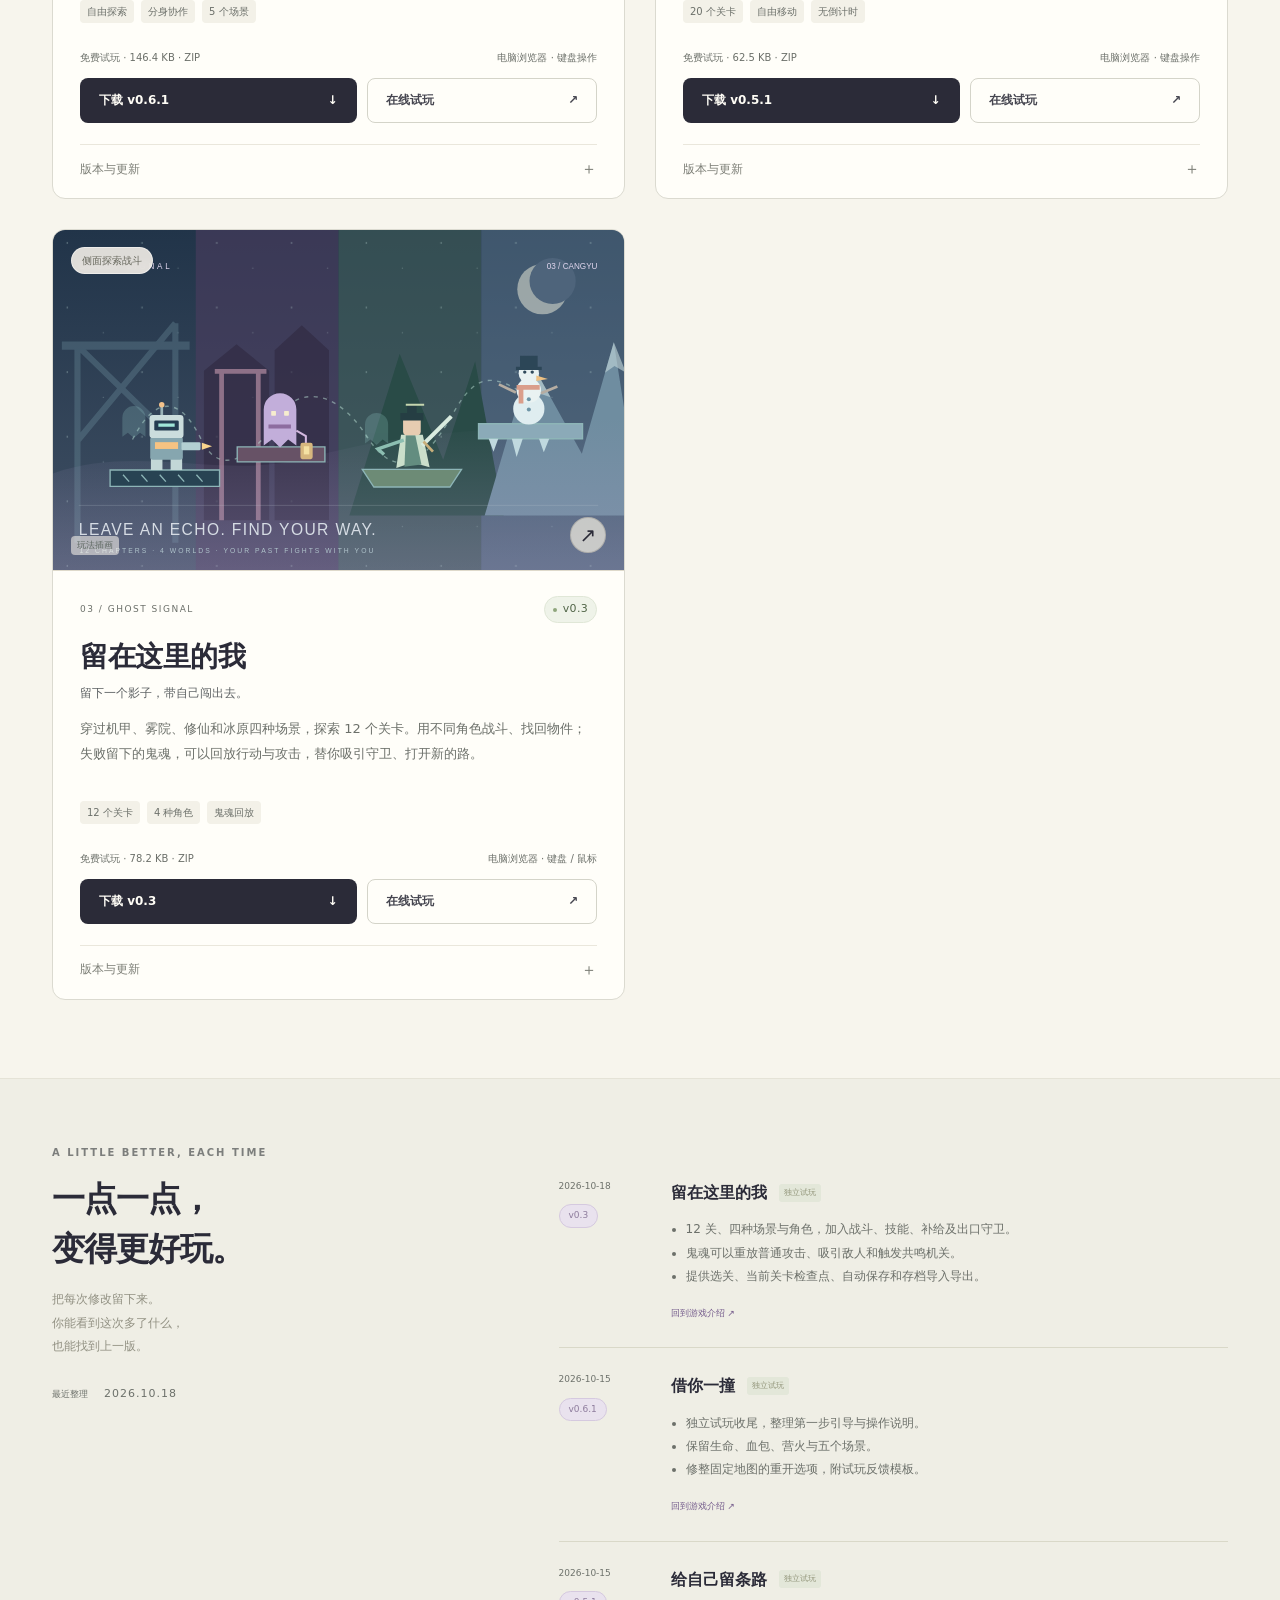
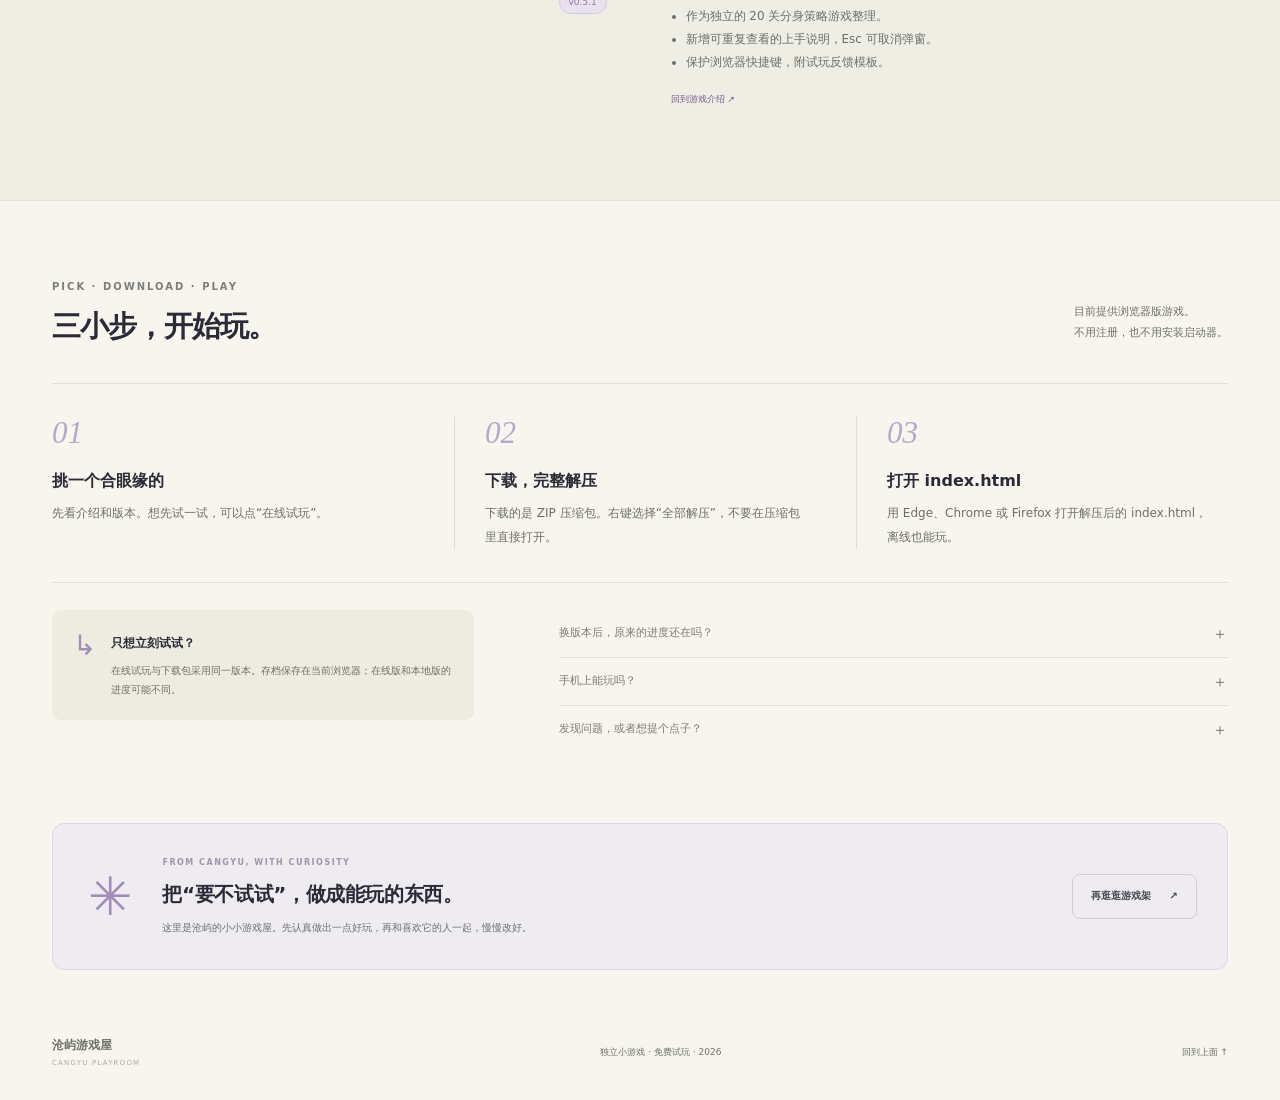
==== commit 9f981b2c: "Add files via upload" ====
--- a/index.html
+++ b/index.html
@@ -2,7 +2,7 @@
 <html lang="zh-CN">
 <head>
   <meta charset="utf-8"><meta name="viewport" content="width=device-width, initial-scale=1">
-  <meta name="theme-color" content="#f7f5ed"><meta name="description" content="沧屿的独立小游戏主页。查看最新版本，免费下载离线游戏，或在浏览器中试玩《借你一撞》和《给自己留条路》。">
+  <meta name="theme-color" content="#f7f5ed"><meta name="description" content="沧屿的独立小游戏主页。查看最新版本，免费下载离线游戏，或在浏览器中试玩《借你一撞》《给自己留条路》和《留在这里的我》。">
   <meta property="og:title" content="沧屿游戏屋 · 一点好玩，一点自由"><meta property="og:description" content="一些小小的单机游戏，一点自由发挥的空间。最新版本、免费下载、在线试玩。"><meta property="og:type" content="website">
   <title>沧屿游戏屋 · 一点好玩，一点自由</title><link rel="icon" href="assets/mark.svg" type="image/svg+xml"><link rel="stylesheet" href="assets/site.css"><script defer src="catalog.js"></script><script defer src="assets/app.js"></script>
 </head>
@@ -10,17 +10,21 @@
 <a class="skip-link" href="#games">跳到游戏库</a>
 <header class="site-header"><div class="container header-inner"><a href="index.html" class="brand" aria-label="沧屿游戏屋首页"><img src="assets/mark.svg" width="42" height="42" alt=""><span>沧屿游戏屋<small>CANGYU PLAYROOM</small></span></a><button class="menu-toggle" id="menu-toggle" aria-controls="main-nav" aria-expanded="false" aria-label="打开导航">菜单 <span aria-hidden="true">＋</span></button><nav class="main-nav" id="main-nav" aria-label="主导航"><a href="#games">游戏库</a><a href="#updates">更新记录</a><a href="#guide">下载指南</a><a class="nav-cta" href="#games">挑个游戏 <span aria-hidden="true">↗</span></a></nav></div></header>
 <main>
-<section class="hero container" aria-labelledby="hero-title"><div class="hero-copy"><div class="eyebrow"><span class="tiny-star" aria-hidden="true">✳</span> 沧屿的独立游戏小实验</div><h1 id="hero-title">一点好玩，<br>一点<span class="underlined">自由。</span><span class="title-spark" aria-hidden="true">✧</span></h1><p class="hero-description">小小的单机游戏，也想装下你的奇思妙想。<br>让怪兽替你闯祸，让过去的自己帮你开路。<br>挑一款，慢慢玩出自己的办法。</p><div class="hero-actions"><a href="#games" class="button button-dark">看看有什么好玩的 <span aria-hidden="true">↗</span></a><a class="text-link" href="#guide">第一次来？从这里开始 <span aria-hidden="true">↓</span></a></div><div class="hero-bottom"><span><i class="green-dot"></i>免费试玩</span><span>单机 · 离线可玩</span><span>电脑浏览器打开</span></div></div><div class="hero-art" aria-label="两款游戏的玩法插画"><div class="hero-orbit" aria-hidden="true"></div><div class="floating-note note-top">小体积，大一点的想象 <span>✦</span></div><div class="hero-poster poster-back"><img src="assets/give-yourself-a-path.svg" alt="送信人与过去的自己跨过河岸的玩法插画" width="840" height="500"><div><span>给自己留条路</span><small>留下一个过去，打开下一段路。</small></div></div><div class="hero-poster poster-front"><img src="assets/borrow-a-bump.svg" alt="怪兽、分身与可撞开的墙的玩法插画" width="840" height="500"><div><span>借你一撞</span><small>这一次，轮到你来出点子。</small><span class="poster-arrow" aria-hidden="true">↗</span></div></div><div class="round-sticker" aria-hidden="true">慢慢玩<br><strong>JUST PLAY</strong></div><span class="art-caption">玩法插画 · 实际画面可在游戏中查看</span></div></section>
+<section class="hero container" aria-labelledby="hero-title"><div class="hero-copy"><div class="eyebrow"><span class="tiny-star" aria-hidden="true">✳</span> 沧屿的独立游戏小实验</div><h1 id="hero-title">一点好玩，<br>一点<span class="underlined">自由。</span><span class="title-spark" aria-hidden="true">✧</span></h1><p class="hero-description">小小的单机游戏，也想装下你的奇思妙想。<br>引怪兽开路，和过去的自己一起闯关。<br>挑一款，慢慢玩出自己的办法。</p><div class="hero-actions"><a href="#games" class="button button-dark">看看有什么好玩的 <span aria-hidden="true">↗</span></a><a class="text-link" href="#guide">第一次来？从这里开始 <span aria-hidden="true">↓</span></a></div><div class="hero-bottom"><span><i class="green-dot"></i>免费试玩</span><span>单机 · 离线可玩</span><span>电脑浏览器打开</span></div></div><div class="hero-art" aria-label="游戏玩法插画"><div class="hero-orbit" aria-hidden="true"></div><div class="floating-note note-top">新上架 · 留在这里的我 <span>✦</span></div><div class="hero-poster poster-back"><img src="assets/give-yourself-a-path.svg" alt="送信人与过去的自己跨过河岸的玩法插画" width="840" height="500"><div><span>给自己留条路</span><small>留下一个过去，打开下一段路。</small></div></div><a class="hero-poster poster-front" href="play/ghost-signal/index.html" aria-label="在线试玩留在这里的我"><img src="assets/ghost-signal.svg" alt="四种角色与死亡残影的侧面探索玩法插画" width="840" height="500"><div><span>留在这里的我</span><small>12 关探索战斗，和留下的影子一起闯。</small><span class="poster-arrow" aria-hidden="true">↗</span></div></a><div class="round-sticker" aria-hidden="true">慢慢玩<br><strong>JUST PLAY</strong></div><span class="art-caption">玩法插画 · 实际画面可在游戏中查看</span></div></section>
 <div class="ticker" aria-hidden="true"><div>有想法就试试看 <span>✳</span> 没有唯一的解法 <span>✳</span> 一个小小的游戏屋 <span>✳</span> 留一点自由给你 <span>✳</span> 有想法就试试看</div></div>
-<section class="section container" id="games" aria-labelledby="games-title"><div class="section-heading"><div><div class="eyebrow">THE GAME SHELF</div><h2 id="games-title">这一架，都是好奇心。</h2></div><p>目前收录 <strong>2 款</strong>游戏。<br>各自更新，各自保留一点不一样。</p></div><div class="library-toolbar"><div class="filters" role="group" aria-label="按游戏类型筛选"><button type="button" class="filter-button is-active" data-filter="all" aria-pressed="true">全部游戏 <span>2</span></button><button type="button" class="filter-button" data-filter="adventure" aria-pressed="false">借力冒险</button><button type="button" class="filter-button" data-filter="puzzle" aria-pressed="false">分身策略</button></div><label class="search-box"><svg aria-hidden="true" viewBox="0 0 24 24" width="18" height="18"><circle cx="10.5" cy="10.5" r="6.5" fill="none" stroke="currentColor" stroke-width="1.6"/><path d="m15.5 15.5 5 5" stroke="currentColor" stroke-width="1.6"/></svg><span class="sr-only">搜索游戏或玩法</span><input id="game-search" type="search" placeholder="搜索游戏或玩法" autocomplete="off"></label></div><p id="result-count" class="sr-only" aria-live="polite">找到 2 款游戏</p><div class="game-grid" id="game-grid"><article class="game-card peach" data-category="adventure" data-search="借你一撞 BORROW A BUMP 借力冒险 引它撞墙，骑它开路，再让过去的自己来帮忙。去雾里提灯、丹谷借火，或在冰面上推一颗越滚越大的雪球。 怪兽 引怪 撞墙 骑乘 恐怖 修仙 冰雪 单机 自由探索 分身协作 5 个场景" aria-labelledby="title-borrow-a-bump">
+<section class="section container" id="games" aria-labelledby="games-title"><div class="section-heading"><div><div class="eyebrow">THE GAME SHELF</div><h2 id="games-title">这一架，都是好奇心。</h2></div><p>目前收录 <strong>3 款</strong>游戏。<br>各自更新，各自保留一点不一样。</p></div><div class="library-toolbar"><div class="filters" role="group" aria-label="按游戏类型筛选"><button type="button" class="filter-button is-active" data-filter="all" aria-pressed="true">全部游戏 <span>3</span></button><button type="button" class="filter-button" data-filter="adventure" aria-pressed="false">借力冒险</button><button type="button" class="filter-button" data-filter="puzzle" aria-pressed="false">分身策略</button><button type="button" class="filter-button" data-filter="action" aria-pressed="false">侧面探索战斗</button></div><label class="search-box"><svg aria-hidden="true" viewBox="0 0 24 24" width="18" height="18"><circle cx="10.5" cy="10.5" r="6.5" fill="none" stroke="currentColor" stroke-width="1.6"/><path d="m15.5 15.5 5 5" stroke="currentColor" stroke-width="1.6"/></svg><span class="sr-only">搜索游戏或玩法</span><input id="game-search" type="search" placeholder="搜索游戏或玩法" autocomplete="off"></label></div><p id="result-count" class="sr-only" aria-live="polite">找到 3 款游戏</p><div class="game-grid" id="game-grid"><article class="game-card peach" data-category="adventure" data-search="借你一撞 BORROW A BUMP 借力冒险 引它撞墙，骑它开路，再让过去的自己来帮忙。去雾里提灯、丹谷借火，或在冰面上推一颗越滚越大的雪球。 怪兽 引怪 撞墙 骑乘 恐怖 修仙 冰雪 单机 自由探索 分身协作 5 个场景" aria-labelledby="title-borrow-a-bump">
       <a class="cover-link" href="play/borrow-a-bump/index.html" target="_blank" rel="noopener" aria-label="在线试玩借你一撞（新窗口）"><img src="assets/borrow-a-bump.svg" alt="借你一撞玩法插画" width="840" height="500" loading="lazy"><span class="cover-type">借力冒险</span><span class="cover-play" aria-hidden="true">↗</span><span class="cover-note">玩法插画</span></a>
       <div class="card-body"><div class="game-label"><span>01 / BORROW A BUMP</span><span class="version-badge"><i></i> v0.6.1</span></div><h3 id="title-borrow-a-bump">借你一撞</h3><p class="game-tagline">让怪兽，替你闯点祸。</p><p class="game-description">引它撞墙，骑它开路，再让过去的自己来帮忙。去雾里提灯、丹谷借火，或在冰面上推一颗越滚越大的雪球。</p><div class="game-tags"><span>自由探索</span><span>分身协作</span><span>5 个场景</span></div><div class="download-meta"><span>免费试玩 · 146.4 KB · ZIP</span><span>电脑浏览器 · 键盘操作</span></div><div class="card-actions"><a class="button button-dark download-button" href="downloads/borrow-a-bump/borrow-a-bump-v0.6.1.zip" download>下载 v0.6.1 <span aria-hidden="true">↓</span></a><a class="button button-light" href="play/borrow-a-bump/index.html" target="_blank" rel="noopener">在线试玩 <span aria-hidden="true">↗</span></a></div><details class="release-details"><summary>版本与更新 <span aria-hidden="true">＋</span></summary><p class="first-step">第一步：空格喊一声，锁定方向后走开；C 录下走动和喊声，再 C 生成分身。</p><div class="past-release"><div><strong>v0.6.1</strong><span>146.4 KB · ZIP</span></div><ul><li>独立试玩收尾，整理第一步引导与操作说明。</li><li>保留生命、血包、营火与五个场景。</li><li>修整固定地图的重开选项，附试玩反馈模板。</li></ul><a href="downloads/borrow-a-bump/borrow-a-bump-v0.6.1.zip" download>下载此版本 <span aria-hidden="true">↗</span></a></div><div class="past-release"><div><strong>v0.6</strong><span>142.5 KB · ZIP</span></div><ul><li>加入生命、血包和营火恢复。</li><li>新增雾灯旧院、借火丹谷、霜风渡口。</li></ul><a href="downloads/borrow-a-bump/borrow-a-bump-v0.6.zip" download>下载此版本 <span aria-hidden="true">↗</span></a></div><a class="feedback-link" href="feedback/borrow-a-bump.txt" download>下载试玩反馈模板 ↓</a></details></div></article>
 <article class="game-card mint" data-category="puzzle" data-search="给自己留条路 THE PATH YOU LEAVE 分身策略 做一个送信人，留下过去的自己。安排分身、木箱和包裹，接通信号，跨过河岸，把每段旅途慢慢走通。 益智 解谜 留影 送信 踏板 河岸 木箱 单机 20 个关卡 自由移动 无倒计时" aria-labelledby="title-give-yourself-a-path">
       <a class="cover-link" href="play/give-yourself-a-path/index.html" target="_blank" rel="noopener" aria-label="在线试玩给自己留条路（新窗口）"><img src="assets/give-yourself-a-path.svg" alt="给自己留条路玩法插画" width="840" height="500" loading="lazy"><span class="cover-type">分身策略</span><span class="cover-play" aria-hidden="true">↗</span><span class="cover-note">玩法插画</span></a>
-      <div class="card-body"><div class="game-label"><span>02 / THE PATH YOU LEAVE</span><span class="version-badge"><i></i> v0.5.1</span></div><h3 id="title-give-yourself-a-path">给自己留条路</h3><p class="game-tagline">这次走过的路，留给下一次的自己。</p><p class="game-description">做一个送信人，留下过去的自己。安排分身、木箱和包裹，接通信号，跨过河岸，把每段旅途慢慢走通。</p><div class="game-tags"><span>20 个关卡</span><span>自由移动</span><span>无倒计时</span></div><div class="download-meta"><span>免费试玩 · 62.5 KB · ZIP</span><span>电脑浏览器 · 键盘操作</span></div><div class="card-actions"><a class="button button-dark download-button" href="downloads/give-yourself-a-path/give-yourself-a-path-v0.5.1.zip" download>下载 v0.5.1 <span aria-hidden="true">↓</span></a><a class="button button-light" href="play/give-yourself-a-path/index.html" target="_blank" rel="noopener">在线试玩 <span aria-hidden="true">↗</span></a></div><details class="release-details"><summary>版本与更新 <span aria-hidden="true">＋</span></summary><p class="first-step">第一步：先走一小段，再按 R 留影。过去的你继续旧路；你回到起点，重新安排。</p><div class="past-release"><div><strong>v0.5.1</strong><span>62.5 KB · ZIP</span></div><ul><li>作为独立的 20 关分身策略游戏整理。</li><li>新增可重复查看的上手说明，Esc 可取消弹窗。</li><li>保护浏览器快捷键，附试玩反馈模板。</li></ul><a href="downloads/give-yourself-a-path/give-yourself-a-path-v0.5.1.zip" download>下载此版本 <span aria-hidden="true">↗</span></a></div><div class="past-release"><div><strong>v0.5</strong><span>56.2 KB · ZIP</span></div><ul><li>20 关策略加强：多处供能、物品与角色踏板。</li><li>加入信号先后、分流断开与风向条件。</li></ul><a href="downloads/give-yourself-a-path/give-yourself-a-path-v0.5-strategy20.zip" download>下载此版本 <span aria-hidden="true">↗</span></a></div><a class="feedback-link" href="feedback/give-yourself-a-path.txt" download>下载试玩反馈模板 ↓</a></details></div></article></div><div class="empty-state" id="empty-state" hidden><span aria-hidden="true">✧</span><h3>这层架子暂时空着。</h3><p>试试其他关键词，或回到全部游戏。</p><button type="button" class="button button-light" id="reset-search">查看全部游戏</button></div><noscript><p class="quiet">当前关闭了 JavaScript。游戏介绍、版本和下载仍可使用，搜索与筛选需要开启 JavaScript。</p></noscript></section>
-<section class="updates-section" id="updates" aria-labelledby="updates-title"><div class="container updates-layout"><div class="updates-intro"><div class="eyebrow">A LITTLE BETTER, EACH TIME</div><h2 id="updates-title">一点一点，<br>变得更好玩。</h2><p>把每次修改留下来。<br>你能看到这次多了什么，<br>也能找到上一版。</p><div class="date-stamp"><span>最近整理</span><strong>2026.10.15</strong></div></div><div class="update-list"><article class="update-item"><div class="update-date"><time datetime="2026-10-15">2026-10-15</time><span>v0.6.1</span></div><div><div class="update-game">借你一撞 <span>独立试玩</span></div><ul><li>独立试玩收尾，整理第一步引导与操作说明。</li><li>保留生命、血包、营火与五个场景。</li><li>修整固定地图的重开选项，附试玩反馈模板。</li></ul><a data-show-game="borrow-a-bump" href="#title-borrow-a-bump">回到游戏介绍 <span aria-hidden="true">↗</span></a></div></article>
+      <div class="card-body"><div class="game-label"><span>02 / THE PATH YOU LEAVE</span><span class="version-badge"><i></i> v0.5.1</span></div><h3 id="title-give-yourself-a-path">给自己留条路</h3><p class="game-tagline">这次走过的路，留给下一次的自己。</p><p class="game-description">做一个送信人，留下过去的自己。安排分身、木箱和包裹，接通信号，跨过河岸，把每段旅途慢慢走通。</p><div class="game-tags"><span>20 个关卡</span><span>自由移动</span><span>无倒计时</span></div><div class="download-meta"><span>免费试玩 · 62.5 KB · ZIP</span><span>电脑浏览器 · 键盘操作</span></div><div class="card-actions"><a class="button button-dark download-button" href="downloads/give-yourself-a-path/give-yourself-a-path-v0.5.1.zip" download>下载 v0.5.1 <span aria-hidden="true">↓</span></a><a class="button button-light" href="play/give-yourself-a-path/index.html" target="_blank" rel="noopener">在线试玩 <span aria-hidden="true">↗</span></a></div><details class="release-details"><summary>版本与更新 <span aria-hidden="true">＋</span></summary><p class="first-step">第一步：先走一小段，再按 R 留影。过去的你继续旧路；你回到起点，重新安排。</p><div class="past-release"><div><strong>v0.5.1</strong><span>62.5 KB · ZIP</span></div><ul><li>作为独立的 20 关分身策略游戏整理。</li><li>新增可重复查看的上手说明，Esc 可取消弹窗。</li><li>保护浏览器快捷键，附试玩反馈模板。</li></ul><a href="downloads/give-yourself-a-path/give-yourself-a-path-v0.5.1.zip" download>下载此版本 <span aria-hidden="true">↗</span></a></div><div class="past-release"><div><strong>v0.5</strong><span>56.2 KB · ZIP</span></div><ul><li>20 关策略加强：多处供能、物品与角色踏板。</li><li>加入信号先后、分流断开与风向条件。</li></ul><a href="downloads/give-yourself-a-path/give-yourself-a-path-v0.5-strategy20.zip" download>下载此版本 <span aria-hidden="true">↗</span></a></div><a class="feedback-link" href="feedback/give-yourself-a-path.txt" download>下载试玩反馈模板 ↓</a></details></div></article>
+<article class="game-card lavender" data-category="action" data-search="留在这里的我 GHOST SIGNAL 侧面探索战斗 穿过机甲、雾院、修仙和冰原四种场景，探索 12 个关卡。用不同角色战斗、找回物件；失败留下的鬼魂，可以回放行动与攻击，替你吸引守卫、打开新的路。 横版 侧面 战斗 攻击 技能 幽灵 鬼魂 机器人 雪人 御剑 修仙 恐怖 冰原 留影 关卡 存档 12 个关卡 4 种角色 鬼魂回放" aria-labelledby="title-ghost-signal">
+      <a class="cover-link" href="play/ghost-signal/index.html" target="_blank" rel="noopener" aria-label="在线试玩留在这里的我（新窗口）"><img src="assets/ghost-signal.svg" alt="留在这里的我玩法插画" width="840" height="500" loading="lazy"><span class="cover-type">侧面探索战斗</span><span class="cover-play" aria-hidden="true">↗</span><span class="cover-note">玩法插画</span></a>
+      <div class="card-body"><div class="game-label"><span>03 / GHOST SIGNAL</span><span class="version-badge"><i></i> v0.3</span></div><h3 id="title-ghost-signal">留在这里的我</h3><p class="game-tagline">留下一个影子，带自己闯出去。</p><p class="game-description">穿过机甲、雾院、修仙和冰原四种场景，探索 12 个关卡。用不同角色战斗、找回物件；失败留下的鬼魂，可以回放行动与攻击，替你吸引守卫、打开新的路。</p><div class="game-tags"><span>12 个关卡</span><span>4 种角色</span><span>鬼魂回放</span></div><div class="download-meta"><span>免费试玩 · 78.2 KB · ZIP</span><span>电脑浏览器 · 键盘 / 鼠标</span></div><div class="card-actions"><a class="button button-dark download-button" href="downloads/ghost-signal/ghost-signal-v0.3.zip" download>下载 v0.3 <span aria-hidden="true">↓</span></a><a class="button button-light" href="play/ghost-signal/index.html" target="_blank" rel="noopener">在线试玩 <span aria-hidden="true">↗</span></a></div><details class="release-details"><summary>版本与更新 <span aria-hidden="true">＋</span></summary><p class="first-step">第一步：A / D 移动，空格跳跃，J 或鼠标左键攻击，K 技能；Q 留影、E 回放。开场可直接选关。</p><div class="past-release"><div><strong>v0.3</strong><span>78.2 KB · ZIP</span></div><ul><li>12 关、四种场景与角色，加入战斗、技能、补给及出口守卫。</li><li>鬼魂可以重放普通攻击、吸引敌人和触发共鸣机关。</li><li>提供选关、当前关卡检查点、自动保存和存档导入导出。</li></ul><a href="downloads/ghost-signal/ghost-signal-v0.3.zip" download>下载此版本 <span aria-hidden="true">↗</span></a></div><a class="feedback-link" href="feedback/ghost-signal.txt" download>下载试玩反馈模板 ↓</a></details></div></article></div><div class="empty-state" id="empty-state" hidden><span aria-hidden="true">✧</span><h3>这层架子暂时空着。</h3><p>试试其他关键词，或回到全部游戏。</p><button type="button" class="button button-light" id="reset-search">查看全部游戏</button></div><noscript><p class="quiet">当前关闭了 JavaScript。游戏介绍、版本和下载仍可使用，搜索与筛选需要开启 JavaScript。</p></noscript></section>
+<section class="updates-section" id="updates" aria-labelledby="updates-title"><div class="container updates-layout"><div class="updates-intro"><div class="eyebrow">A LITTLE BETTER, EACH TIME</div><h2 id="updates-title">一点一点，<br>变得更好玩。</h2><p>把每次修改留下来。<br>你能看到这次多了什么，<br>也能找到上一版。</p><div class="date-stamp"><span>最近整理</span><strong>2026.10.18</strong></div></div><div class="update-list"><article class="update-item"><div class="update-date"><time datetime="2026-10-18">2026-10-18</time><span>v0.3</span></div><div><div class="update-game">留在这里的我 <span>独立试玩</span></div><ul><li>12 关、四种场景与角色，加入战斗、技能、补给及出口守卫。</li><li>鬼魂可以重放普通攻击、吸引敌人和触发共鸣机关。</li><li>提供选关、当前关卡检查点、自动保存和存档导入导出。</li></ul><a data-show-game="ghost-signal" href="#title-ghost-signal">回到游戏介绍 <span aria-hidden="true">↗</span></a></div></article>
+<article class="update-item"><div class="update-date"><time datetime="2026-10-15">2026-10-15</time><span>v0.6.1</span></div><div><div class="update-game">借你一撞 <span>独立试玩</span></div><ul><li>独立试玩收尾，整理第一步引导与操作说明。</li><li>保留生命、血包、营火与五个场景。</li><li>修整固定地图的重开选项，附试玩反馈模板。</li></ul><a data-show-game="borrow-a-bump" href="#title-borrow-a-bump">回到游戏介绍 <span aria-hidden="true">↗</span></a></div></article>
 <article class="update-item"><div class="update-date"><time datetime="2026-10-15">2026-10-15</time><span>v0.5.1</span></div><div><div class="update-game">给自己留条路 <span>独立试玩</span></div><ul><li>作为独立的 20 关分身策略游戏整理。</li><li>新增可重复查看的上手说明，Esc 可取消弹窗。</li><li>保护浏览器快捷键，附试玩反馈模板。</li></ul><a data-show-game="give-yourself-a-path" href="#title-give-yourself-a-path">回到游戏介绍 <span aria-hidden="true">↗</span></a></div></article></div></div></section>
-<section class="section container guide-section" id="guide" aria-labelledby="guide-title"><div class="section-heading"><div><div class="eyebrow">PICK · DOWNLOAD · PLAY</div><h2 id="guide-title">三小步，开始玩。</h2></div><p>目前提供浏览器版游戏。<br>不用注册，也不用安装启动器。</p></div><div class="steps"><article><span class="step-number">01</span><h3>挑一个合眼缘的</h3><p>先看介绍和版本。想先试一试，可以点“在线试玩”。</p></article><article><span class="step-number">02</span><h3>下载，完整解压</h3><p>下载的是 ZIP 压缩包。右键选择“全部解压”，不要在压缩包里直接打开。</p></article><article><span class="step-number">03</span><h3>打开 index.html</h3><p>用 Edge、Chrome 或 Firefox 打开解压后的 index.html，离线也能玩。</p></article></div><div class="guide-lower"><div class="guide-note"><span class="note-icon" aria-hidden="true">↳</span><div><strong>只想立刻试试？</strong><p>在线试玩与下载包采用同一版本。存档保存在当前浏览器；在线版和本地版的进度可能不同。</p></div></div><div class="faq-list"><details><summary>换版本后，原来的进度还在吗？<span aria-hidden="true">＋</span></summary><p>两款游戏使用独立存档。当前版本保留各自的旧版存档读取方式；移动本地文件、换浏览器或清除浏览器数据后，可能无法读取旧进度。更新前建议保留原来的文件夹。</p></details><details><summary>手机上能玩吗？<span aria-hidden="true">＋</span></summary><p>游戏提供了简易触屏按钮，目前主要按电脑键盘操作设计。建议先在电脑浏览器试玩；手机端的完整体验仍在调整。</p></details><details><summary>发现问题，或者想提个点子？<span aria-hidden="true">＋</span></summary><p>每个游戏包都附有 FEEDBACK.txt。记下游戏名、版本、关卡或地图，以及发生前的几步操作，再发给把游戏分享给你的人。这里没有自动上传或提交表单。</p></details></div></div></section>
+<section class="section container guide-section" id="guide" aria-labelledby="guide-title"><div class="section-heading"><div><div class="eyebrow">PICK · DOWNLOAD · PLAY</div><h2 id="guide-title">三小步，开始玩。</h2></div><p>目前提供浏览器版游戏。<br>不用注册，也不用安装启动器。</p></div><div class="steps"><article><span class="step-number">01</span><h3>挑一个合眼缘的</h3><p>先看介绍和版本。想先试一试，可以点“在线试玩”。</p></article><article><span class="step-number">02</span><h3>下载，完整解压</h3><p>下载的是 ZIP 压缩包。右键选择“全部解压”，不要在压缩包里直接打开。</p></article><article><span class="step-number">03</span><h3>打开 index.html</h3><p>用 Edge、Chrome 或 Firefox 打开解压后的 index.html，离线也能玩。</p></article></div><div class="guide-lower"><div class="guide-note"><span class="note-icon" aria-hidden="true">↳</span><div><strong>只想立刻试试？</strong><p>在线试玩与下载包采用同一版本。存档保存在当前浏览器；在线版和本地版的进度可能不同。</p></div></div><div class="faq-list"><details><summary>换版本后，原来的进度还在吗？<span aria-hidden="true">＋</span></summary><p>各款游戏使用独立存档。《留在这里的我》可在游戏内下载和导入 JSON 存档，方便换版本或设备后继续。其他游戏更新前建议保留原文件夹；移动文件、换浏览器或清除浏览器数据后，可能无法读取旧进度。</p></details><details><summary>手机上能玩吗？<span aria-hidden="true">＋</span></summary><p>游戏提供了简易触屏按钮，目前主要按电脑键盘操作设计。建议先在电脑浏览器试玩；手机端的完整体验仍在调整。</p></details><details><summary>发现问题，或者想提个点子？<span aria-hidden="true">＋</span></summary><p>展开游戏卡片的“版本与更新”，可以下载对应的试玩反馈模板。记下游戏名、版本、关卡或地图，以及发生前的几步操作，再发给把游戏分享给你的人。这里没有自动上传或提交表单。</p></details></div></div></section>
 <section class="about-strip container" aria-labelledby="about-title"><div class="about-mark" aria-hidden="true">✳</div><div><div class="eyebrow">FROM CANGYU, WITH CURIOSITY</div><h2 id="about-title">把“要不试试”，做成能玩的东西。</h2><p>这里是沧屿的小小游戏屋。先认真做出一点好玩，再和喜欢它的人一起，慢慢改好。</p></div><a class="button button-light" href="#games">再逛逛游戏架 <span aria-hidden="true">↗</span></a></section>
 </main><footer class="site-footer container"><a class="footer-brand" href="index.html">沧屿游戏屋 <span>CANGYU PLAYROOM</span></a><p>独立小游戏 · 免费试玩 · 2026</p><a href="#hero-title">回到上面 ↑</a></footer>
 </body></html>
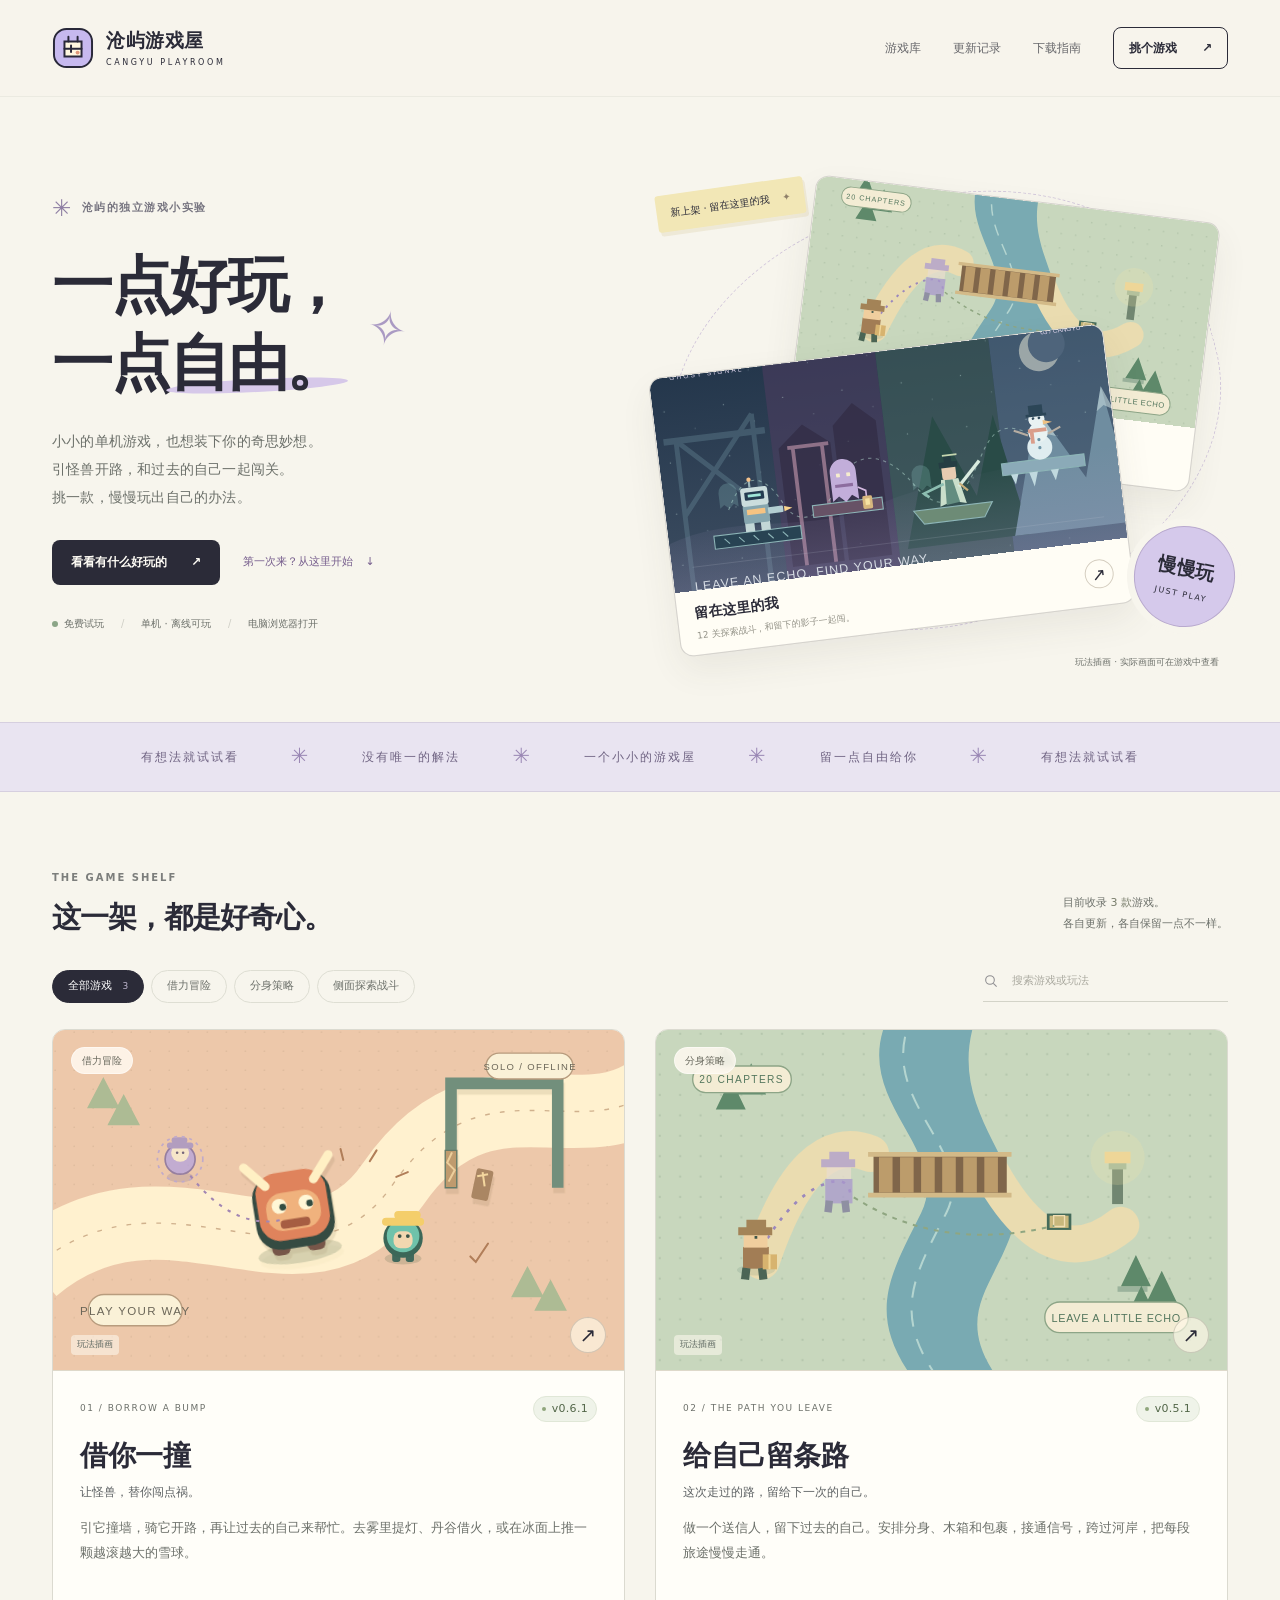
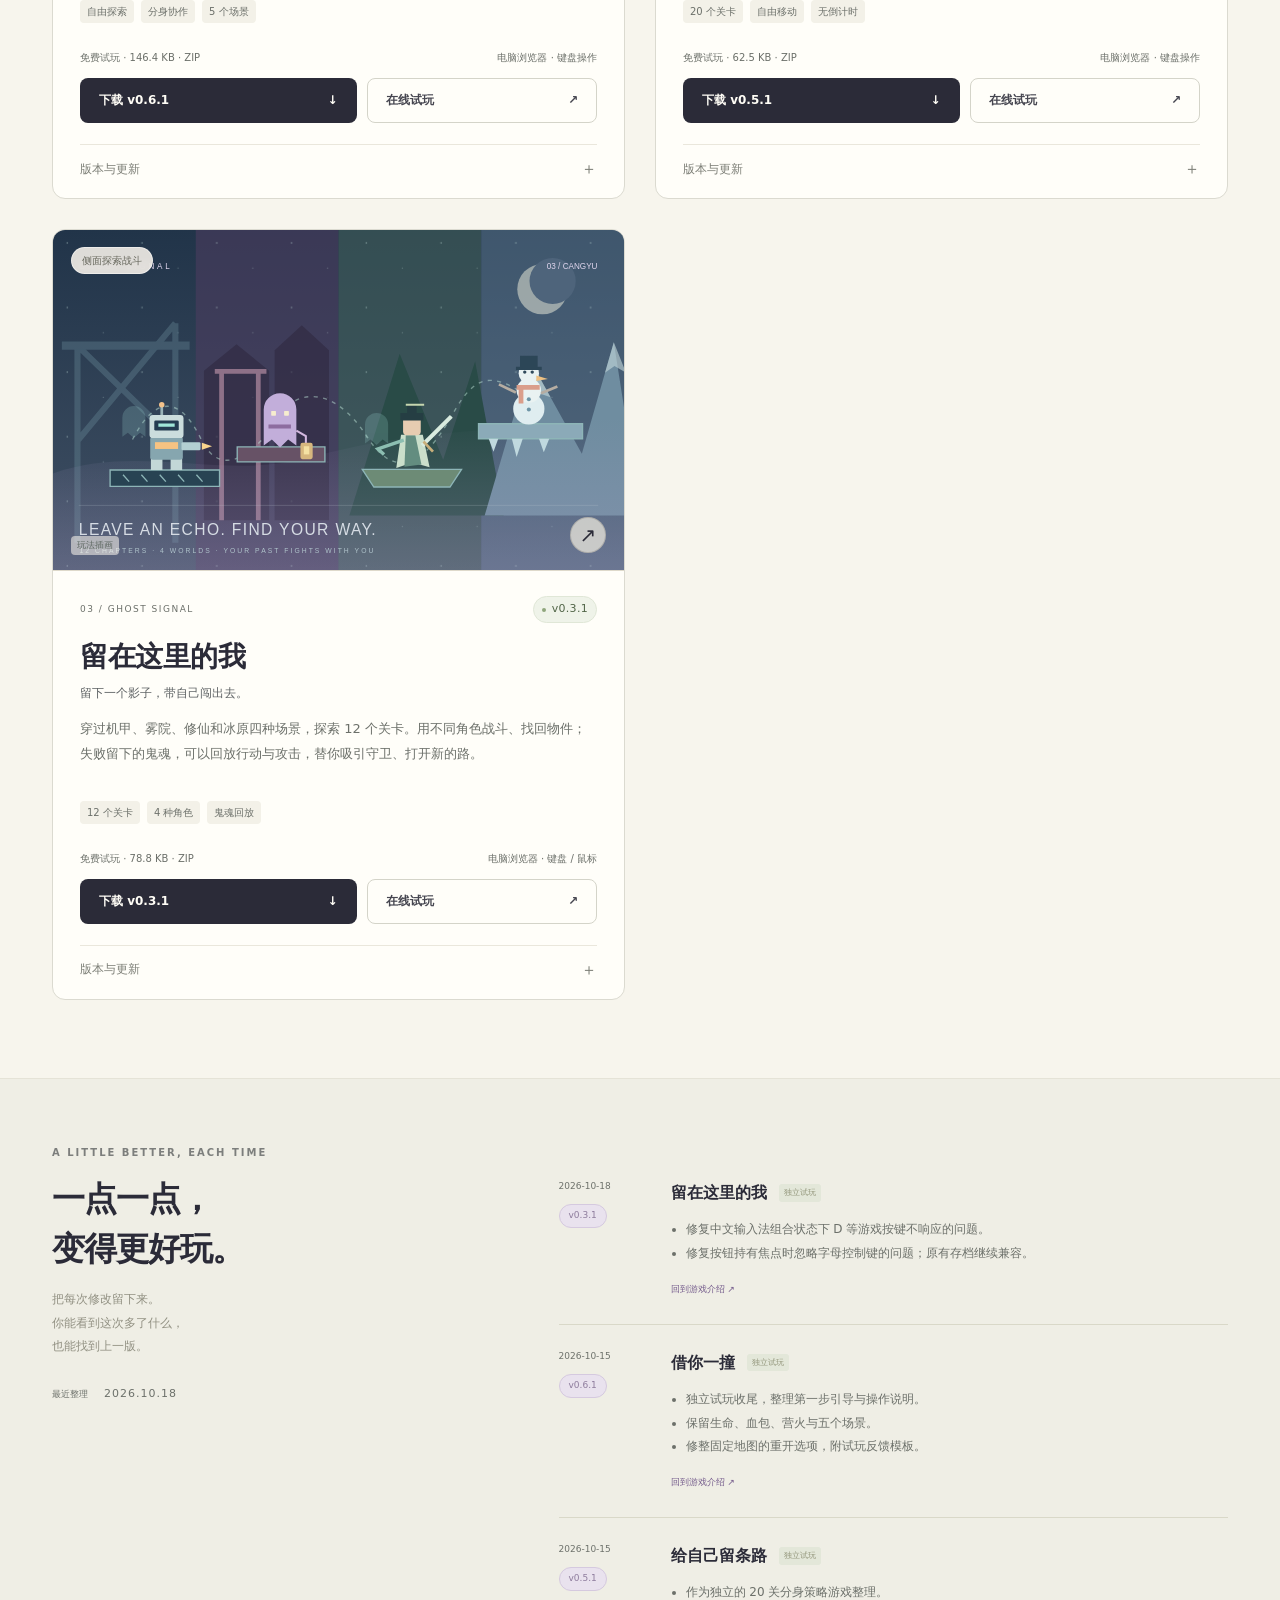
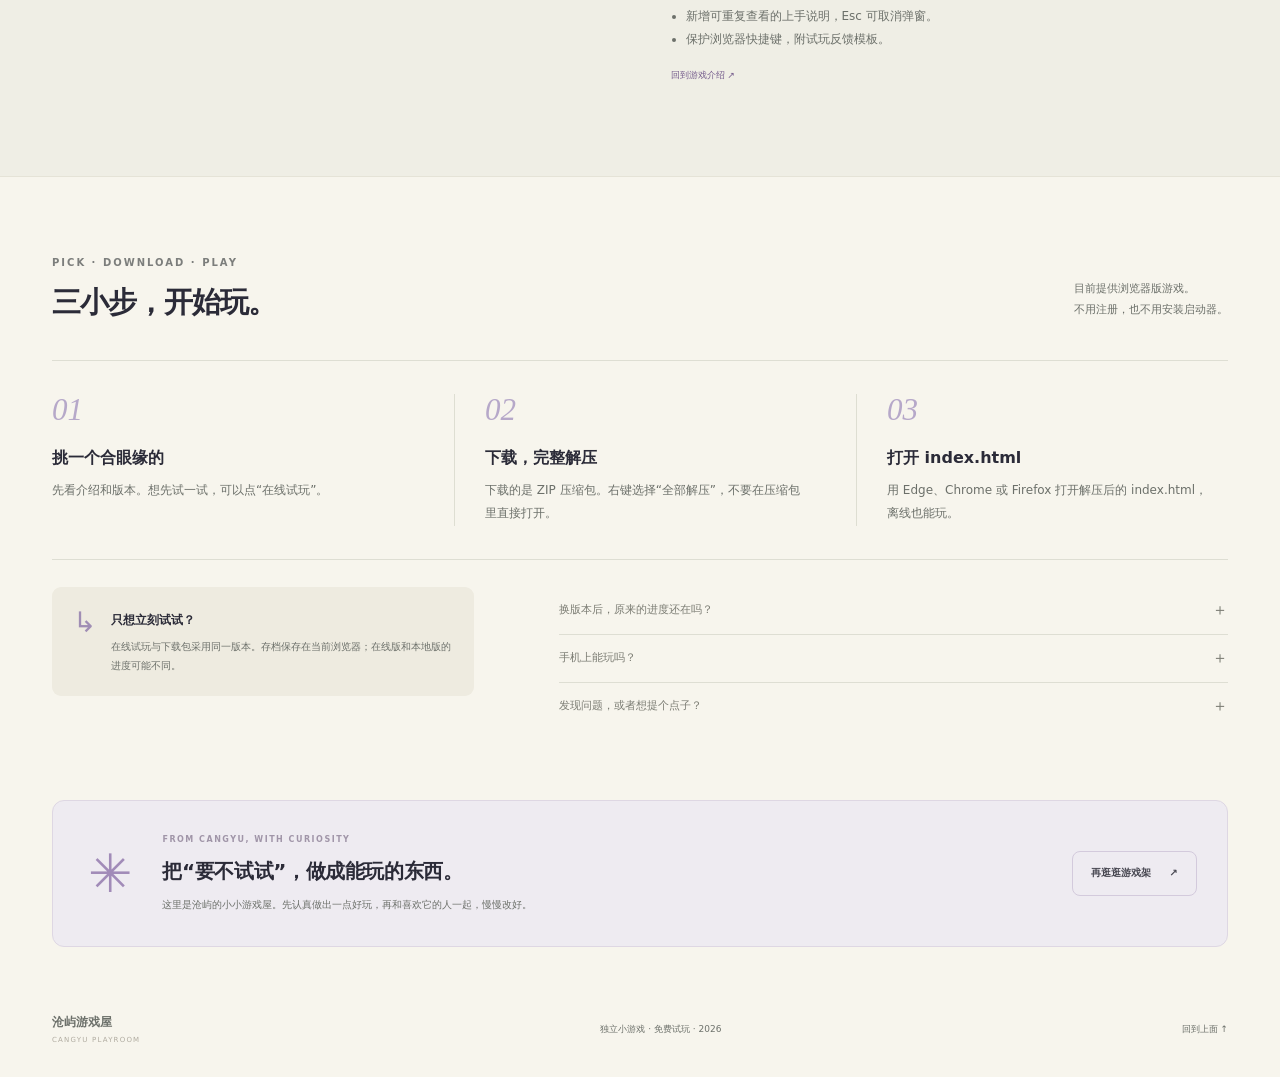
==== commit 37dbaa6c: "Add files via upload" ====
--- a/index.html
+++ b/index.html
@@ -20,8 +20,8 @@
       <div class="card-body"><div class="game-label"><span>02 / THE PATH YOU LEAVE</span><span class="version-badge"><i></i> v0.5.1</span></div><h3 id="title-give-yourself-a-path">给自己留条路</h3><p class="game-tagline">这次走过的路，留给下一次的自己。</p><p class="game-description">做一个送信人，留下过去的自己。安排分身、木箱和包裹，接通信号，跨过河岸，把每段旅途慢慢走通。</p><div class="game-tags"><span>20 个关卡</span><span>自由移动</span><span>无倒计时</span></div><div class="download-meta"><span>免费试玩 · 62.5 KB · ZIP</span><span>电脑浏览器 · 键盘操作</span></div><div class="card-actions"><a class="button button-dark download-button" href="downloads/give-yourself-a-path/give-yourself-a-path-v0.5.1.zip" download>下载 v0.5.1 <span aria-hidden="true">↓</span></a><a class="button button-light" href="play/give-yourself-a-path/index.html" target="_blank" rel="noopener">在线试玩 <span aria-hidden="true">↗</span></a></div><details class="release-details"><summary>版本与更新 <span aria-hidden="true">＋</span></summary><p class="first-step">第一步：先走一小段，再按 R 留影。过去的你继续旧路；你回到起点，重新安排。</p><div class="past-release"><div><strong>v0.5.1</strong><span>62.5 KB · ZIP</span></div><ul><li>作为独立的 20 关分身策略游戏整理。</li><li>新增可重复查看的上手说明，Esc 可取消弹窗。</li><li>保护浏览器快捷键，附试玩反馈模板。</li></ul><a href="downloads/give-yourself-a-path/give-yourself-a-path-v0.5.1.zip" download>下载此版本 <span aria-hidden="true">↗</span></a></div><div class="past-release"><div><strong>v0.5</strong><span>56.2 KB · ZIP</span></div><ul><li>20 关策略加强：多处供能、物品与角色踏板。</li><li>加入信号先后、分流断开与风向条件。</li></ul><a href="downloads/give-yourself-a-path/give-yourself-a-path-v0.5-strategy20.zip" download>下载此版本 <span aria-hidden="true">↗</span></a></div><a class="feedback-link" href="feedback/give-yourself-a-path.txt" download>下载试玩反馈模板 ↓</a></details></div></article>
 <article class="game-card lavender" data-category="action" data-search="留在这里的我 GHOST SIGNAL 侧面探索战斗 穿过机甲、雾院、修仙和冰原四种场景，探索 12 个关卡。用不同角色战斗、找回物件；失败留下的鬼魂，可以回放行动与攻击，替你吸引守卫、打开新的路。 横版 侧面 战斗 攻击 技能 幽灵 鬼魂 机器人 雪人 御剑 修仙 恐怖 冰原 留影 关卡 存档 12 个关卡 4 种角色 鬼魂回放" aria-labelledby="title-ghost-signal">
       <a class="cover-link" href="play/ghost-signal/index.html" target="_blank" rel="noopener" aria-label="在线试玩留在这里的我（新窗口）"><img src="assets/ghost-signal.svg" alt="留在这里的我玩法插画" width="840" height="500" loading="lazy"><span class="cover-type">侧面探索战斗</span><span class="cover-play" aria-hidden="true">↗</span><span class="cover-note">玩法插画</span></a>
-      <div class="card-body"><div class="game-label"><span>03 / GHOST SIGNAL</span><span class="version-badge"><i></i> v0.3</span></div><h3 id="title-ghost-signal">留在这里的我</h3><p class="game-tagline">留下一个影子，带自己闯出去。</p><p class="game-description">穿过机甲、雾院、修仙和冰原四种场景，探索 12 个关卡。用不同角色战斗、找回物件；失败留下的鬼魂，可以回放行动与攻击，替你吸引守卫、打开新的路。</p><div class="game-tags"><span>12 个关卡</span><span>4 种角色</span><span>鬼魂回放</span></div><div class="download-meta"><span>免费试玩 · 78.2 KB · ZIP</span><span>电脑浏览器 · 键盘 / 鼠标</span></div><div class="card-actions"><a class="button button-dark download-button" href="downloads/ghost-signal/ghost-signal-v0.3.zip" download>下载 v0.3 <span aria-hidden="true">↓</span></a><a class="button button-light" href="play/ghost-signal/index.html" target="_blank" rel="noopener">在线试玩 <span aria-hidden="true">↗</span></a></div><details class="release-details"><summary>版本与更新 <span aria-hidden="true">＋</span></summary><p class="first-step">第一步：A / D 移动，空格跳跃，J 或鼠标左键攻击，K 技能；Q 留影、E 回放。开场可直接选关。</p><div class="past-release"><div><strong>v0.3</strong><span>78.2 KB · ZIP</span></div><ul><li>12 关、四种场景与角色，加入战斗、技能、补给及出口守卫。</li><li>鬼魂可以重放普通攻击、吸引敌人和触发共鸣机关。</li><li>提供选关、当前关卡检查点、自动保存和存档导入导出。</li></ul><a href="downloads/ghost-signal/ghost-signal-v0.3.zip" download>下载此版本 <span aria-hidden="true">↗</span></a></div><a class="feedback-link" href="feedback/ghost-signal.txt" download>下载试玩反馈模板 ↓</a></details></div></article></div><div class="empty-state" id="empty-state" hidden><span aria-hidden="true">✧</span><h3>这层架子暂时空着。</h3><p>试试其他关键词，或回到全部游戏。</p><button type="button" class="button button-light" id="reset-search">查看全部游戏</button></div><noscript><p class="quiet">当前关闭了 JavaScript。游戏介绍、版本和下载仍可使用，搜索与筛选需要开启 JavaScript。</p></noscript></section>
-<section class="updates-section" id="updates" aria-labelledby="updates-title"><div class="container updates-layout"><div class="updates-intro"><div class="eyebrow">A LITTLE BETTER, EACH TIME</div><h2 id="updates-title">一点一点，<br>变得更好玩。</h2><p>把每次修改留下来。<br>你能看到这次多了什么，<br>也能找到上一版。</p><div class="date-stamp"><span>最近整理</span><strong>2026.10.18</strong></div></div><div class="update-list"><article class="update-item"><div class="update-date"><time datetime="2026-10-18">2026-10-18</time><span>v0.3</span></div><div><div class="update-game">留在这里的我 <span>独立试玩</span></div><ul><li>12 关、四种场景与角色，加入战斗、技能、补给及出口守卫。</li><li>鬼魂可以重放普通攻击、吸引敌人和触发共鸣机关。</li><li>提供选关、当前关卡检查点、自动保存和存档导入导出。</li></ul><a data-show-game="ghost-signal" href="#title-ghost-signal">回到游戏介绍 <span aria-hidden="true">↗</span></a></div></article>
+      <div class="card-body"><div class="game-label"><span>03 / GHOST SIGNAL</span><span class="version-badge"><i></i> v0.3.1</span></div><h3 id="title-ghost-signal">留在这里的我</h3><p class="game-tagline">留下一个影子，带自己闯出去。</p><p class="game-description">穿过机甲、雾院、修仙和冰原四种场景，探索 12 个关卡。用不同角色战斗、找回物件；失败留下的鬼魂，可以回放行动与攻击，替你吸引守卫、打开新的路。</p><div class="game-tags"><span>12 个关卡</span><span>4 种角色</span><span>鬼魂回放</span></div><div class="download-meta"><span>免费试玩 · 78.8 KB · ZIP</span><span>电脑浏览器 · 键盘 / 鼠标</span></div><div class="card-actions"><a class="button button-dark download-button" href="downloads/ghost-signal/ghost-signal-v0.3.1.zip" download>下载 v0.3.1 <span aria-hidden="true">↓</span></a><a class="button button-light" href="play/ghost-signal/index.html" target="_blank" rel="noopener">在线试玩 <span aria-hidden="true">↗</span></a></div><details class="release-details"><summary>版本与更新 <span aria-hidden="true">＋</span></summary><p class="first-step">第一步：A / D 移动，空格跳跃，J 或鼠标左键攻击，K 技能；Q 留影、E 回放。开场可直接选关。</p><div class="past-release"><div><strong>v0.3.1</strong><span>78.8 KB · ZIP</span></div><ul><li>修复中文输入法组合状态下 D 等游戏按键不响应的问题。</li><li>修复按钮持有焦点时忽略字母控制键的问题；原有存档继续兼容。</li></ul><a href="downloads/ghost-signal/ghost-signal-v0.3.1.zip" download>下载此版本 <span aria-hidden="true">↗</span></a></div><div class="past-release"><div><strong>v0.3</strong><span>78.2 KB · ZIP</span></div><ul><li>12 关、四种场景与角色，加入战斗、技能、补给及出口守卫。</li><li>鬼魂可以重放普通攻击、吸引敌人和触发共鸣机关。</li><li>提供选关、当前关卡检查点、自动保存和存档导入导出。</li></ul><a href="downloads/ghost-signal/ghost-signal-v0.3.zip" download>下载此版本 <span aria-hidden="true">↗</span></a></div><a class="feedback-link" href="feedback/ghost-signal.txt" download>下载试玩反馈模板 ↓</a></details></div></article></div><div class="empty-state" id="empty-state" hidden><span aria-hidden="true">✧</span><h3>这层架子暂时空着。</h3><p>试试其他关键词，或回到全部游戏。</p><button type="button" class="button button-light" id="reset-search">查看全部游戏</button></div><noscript><p class="quiet">当前关闭了 JavaScript。游戏介绍、版本和下载仍可使用，搜索与筛选需要开启 JavaScript。</p></noscript></section>
+<section class="updates-section" id="updates" aria-labelledby="updates-title"><div class="container updates-layout"><div class="updates-intro"><div class="eyebrow">A LITTLE BETTER, EACH TIME</div><h2 id="updates-title">一点一点，<br>变得更好玩。</h2><p>把每次修改留下来。<br>你能看到这次多了什么，<br>也能找到上一版。</p><div class="date-stamp"><span>最近整理</span><strong>2026.10.18</strong></div></div><div class="update-list"><article class="update-item"><div class="update-date"><time datetime="2026-10-18">2026-10-18</time><span>v0.3.1</span></div><div><div class="update-game">留在这里的我 <span>独立试玩</span></div><ul><li>修复中文输入法组合状态下 D 等游戏按键不响应的问题。</li><li>修复按钮持有焦点时忽略字母控制键的问题；原有存档继续兼容。</li></ul><a data-show-game="ghost-signal" href="#title-ghost-signal">回到游戏介绍 <span aria-hidden="true">↗</span></a></div></article>
 <article class="update-item"><div class="update-date"><time datetime="2026-10-15">2026-10-15</time><span>v0.6.1</span></div><div><div class="update-game">借你一撞 <span>独立试玩</span></div><ul><li>独立试玩收尾，整理第一步引导与操作说明。</li><li>保留生命、血包、营火与五个场景。</li><li>修整固定地图的重开选项，附试玩反馈模板。</li></ul><a data-show-game="borrow-a-bump" href="#title-borrow-a-bump">回到游戏介绍 <span aria-hidden="true">↗</span></a></div></article>
 <article class="update-item"><div class="update-date"><time datetime="2026-10-15">2026-10-15</time><span>v0.5.1</span></div><div><div class="update-game">给自己留条路 <span>独立试玩</span></div><ul><li>作为独立的 20 关分身策略游戏整理。</li><li>新增可重复查看的上手说明，Esc 可取消弹窗。</li><li>保护浏览器快捷键，附试玩反馈模板。</li></ul><a data-show-game="give-yourself-a-path" href="#title-give-yourself-a-path">回到游戏介绍 <span aria-hidden="true">↗</span></a></div></article></div></div></section>
 <section class="section container guide-section" id="guide" aria-labelledby="guide-title"><div class="section-heading"><div><div class="eyebrow">PICK · DOWNLOAD · PLAY</div><h2 id="guide-title">三小步，开始玩。</h2></div><p>目前提供浏览器版游戏。<br>不用注册，也不用安装启动器。</p></div><div class="steps"><article><span class="step-number">01</span><h3>挑一个合眼缘的</h3><p>先看介绍和版本。想先试一试，可以点“在线试玩”。</p></article><article><span class="step-number">02</span><h3>下载，完整解压</h3><p>下载的是 ZIP 压缩包。右键选择“全部解压”，不要在压缩包里直接打开。</p></article><article><span class="step-number">03</span><h3>打开 index.html</h3><p>用 Edge、Chrome 或 Firefox 打开解压后的 index.html，离线也能玩。</p></article></div><div class="guide-lower"><div class="guide-note"><span class="note-icon" aria-hidden="true">↳</span><div><strong>只想立刻试试？</strong><p>在线试玩与下载包采用同一版本。存档保存在当前浏览器；在线版和本地版的进度可能不同。</p></div></div><div class="faq-list"><details><summary>换版本后，原来的进度还在吗？<span aria-hidden="true">＋</span></summary><p>各款游戏使用独立存档。《留在这里的我》可在游戏内下载和导入 JSON 存档，方便换版本或设备后继续。其他游戏更新前建议保留原文件夹；移动文件、换浏览器或清除浏览器数据后，可能无法读取旧进度。</p></details><details><summary>手机上能玩吗？<span aria-hidden="true">＋</span></summary><p>游戏提供了简易触屏按钮，目前主要按电脑键盘操作设计。建议先在电脑浏览器试玩；手机端的完整体验仍在调整。</p></details><details><summary>发现问题，或者想提个点子？<span aria-hidden="true">＋</span></summary><p>展开游戏卡片的“版本与更新”，可以下载对应的试玩反馈模板。记下游戏名、版本、关卡或地图，以及发生前的几步操作，再发给把游戏分享给你的人。这里没有自动上传或提交表单。</p></details></div></div></section>
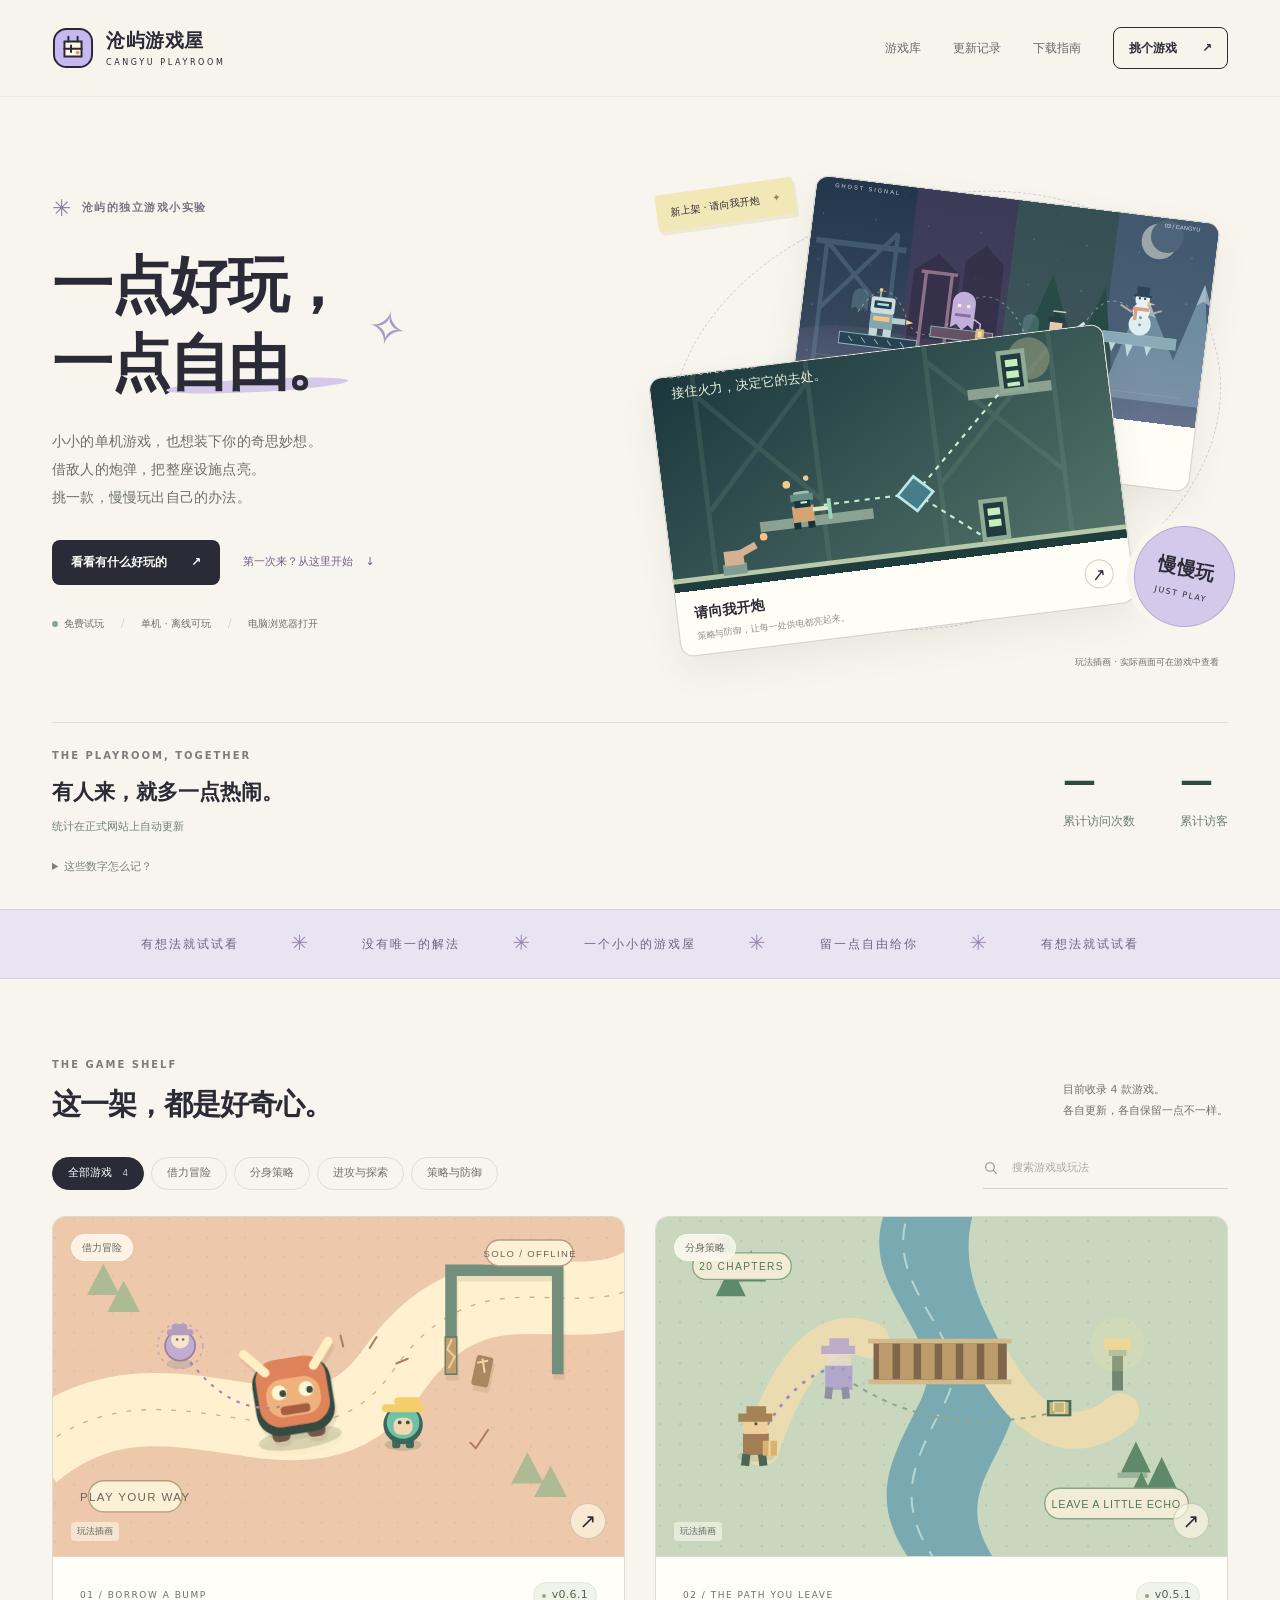
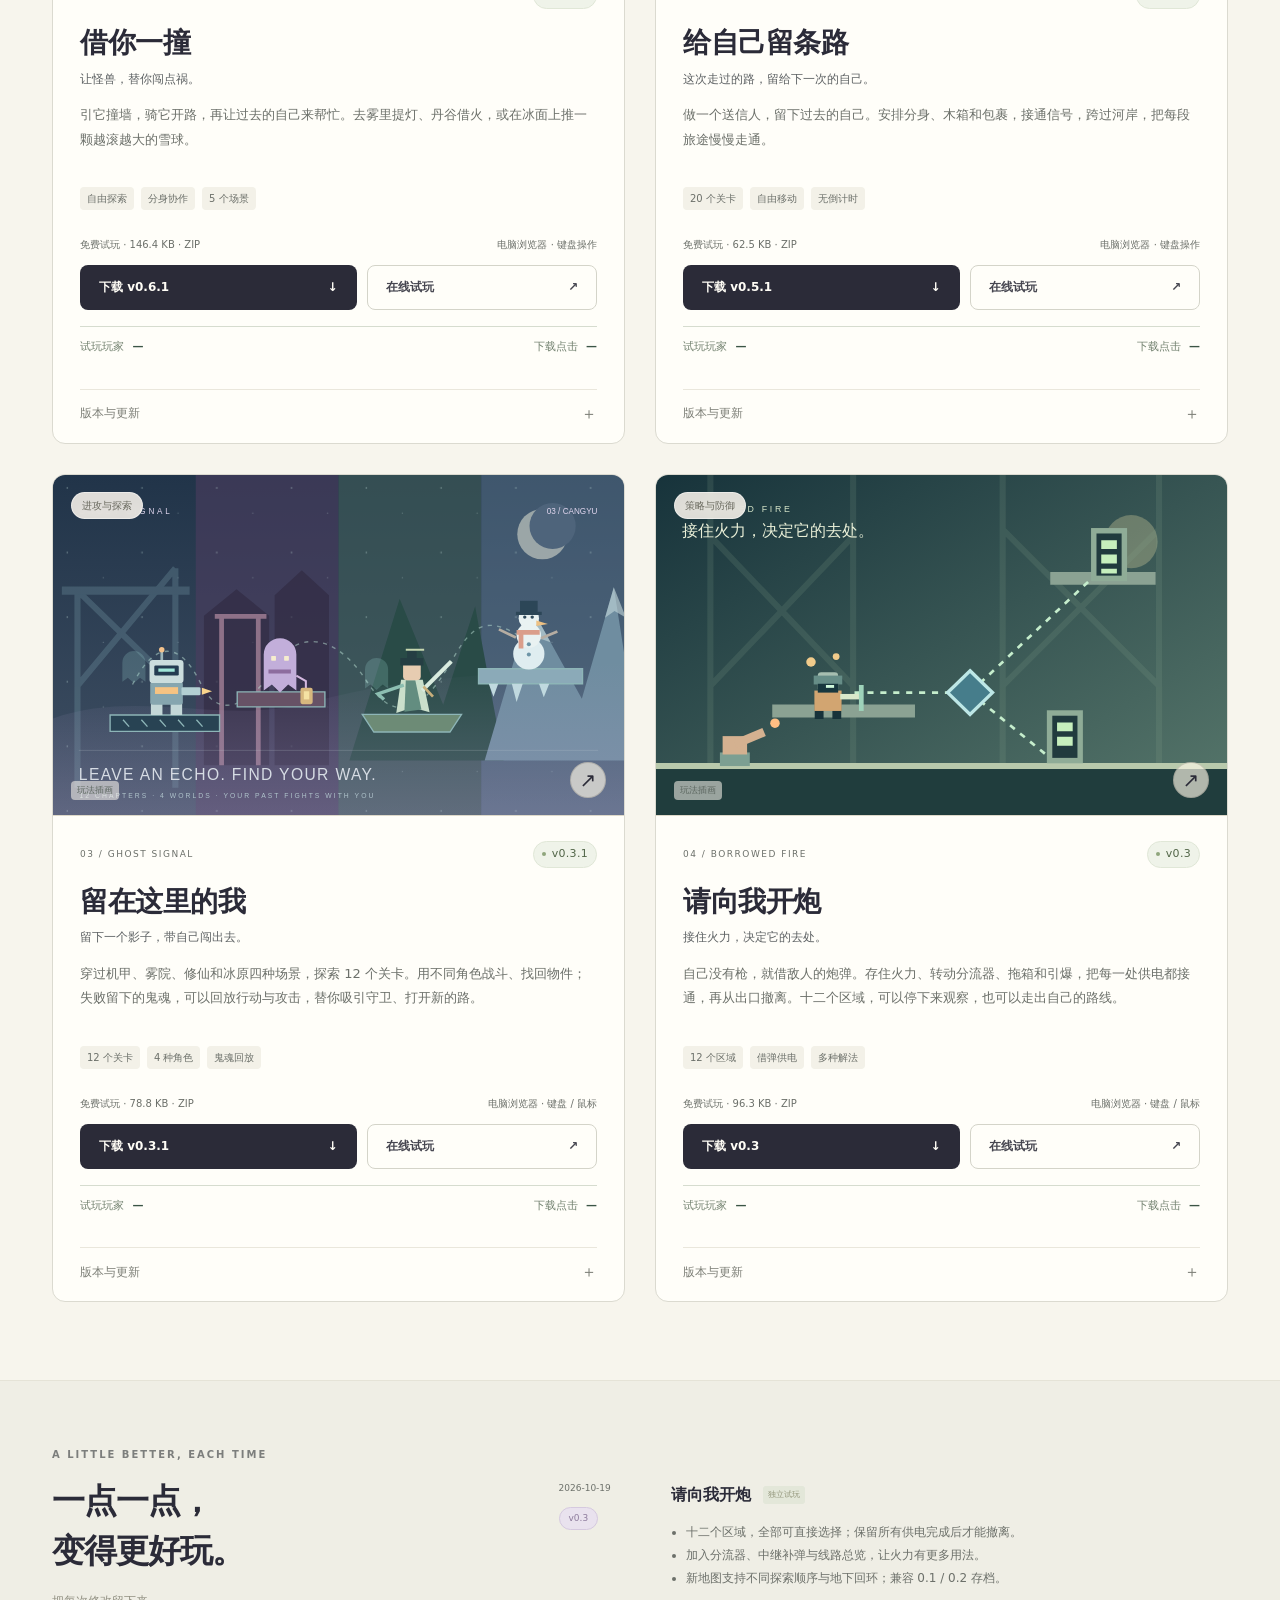
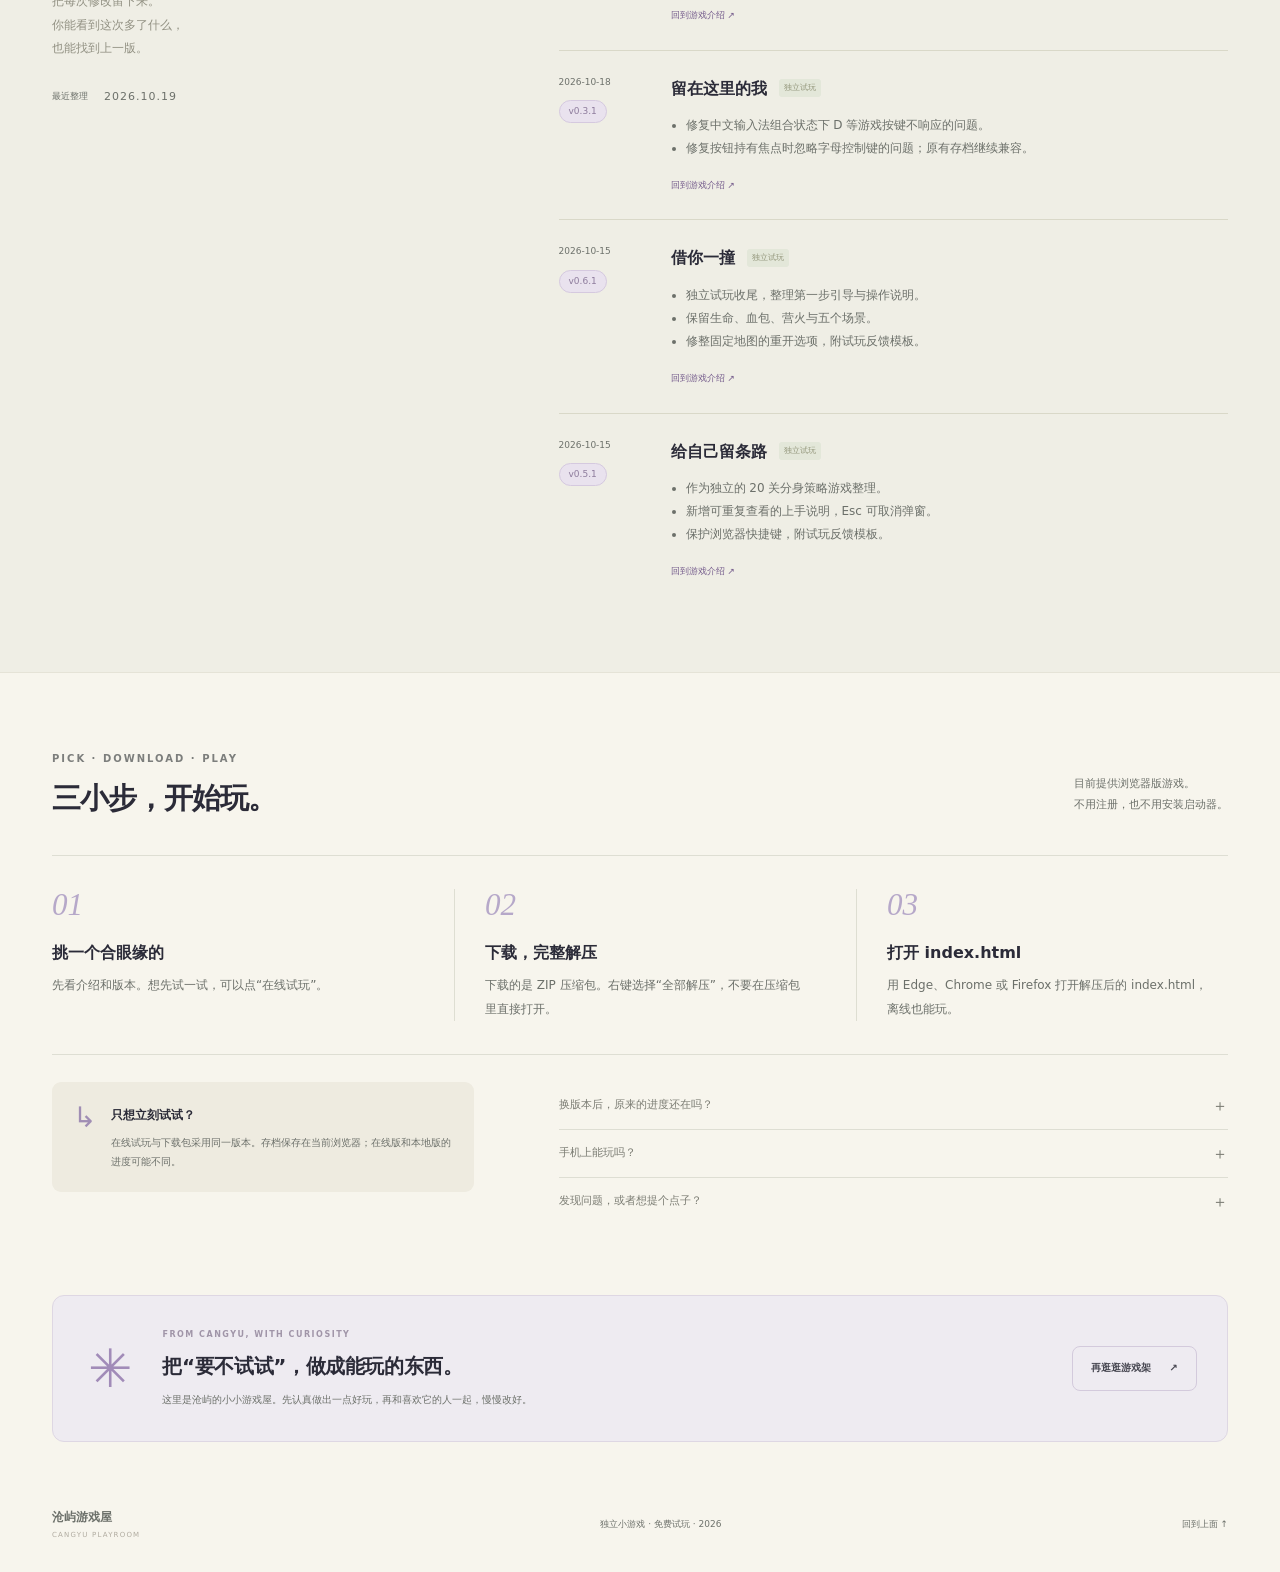
==== commit d6271876: "Add files via upload" ====
--- a/index.html
+++ b/index.html
@@ -2,29 +2,34 @@
 <html lang="zh-CN">
 <head>
   <meta charset="utf-8"><meta name="viewport" content="width=device-width, initial-scale=1">
-  <meta name="theme-color" content="#f7f5ed"><meta name="description" content="沧屿的独立小游戏主页。查看最新版本，免费下载离线游戏，或在浏览器中试玩《借你一撞》《给自己留条路》和《留在这里的我》。">
+  <meta name="theme-color" content="#f7f5ed"><meta name="description" content="沧屿的独立小游戏主页。查看最新版本，免费下载离线游戏，或在浏览器中试玩《借你一撞》《给自己留条路》、《留在这里的我》和《请向我开炮》。">
   <meta property="og:title" content="沧屿游戏屋 · 一点好玩，一点自由"><meta property="og:description" content="一些小小的单机游戏，一点自由发挥的空间。最新版本、免费下载、在线试玩。"><meta property="og:type" content="website">
-  <title>沧屿游戏屋 · 一点好玩，一点自由</title><link rel="icon" href="assets/mark.svg" type="image/svg+xml"><link rel="stylesheet" href="assets/site.css"><script defer src="catalog.js"></script><script defer src="assets/app.js"></script>
+  <title>沧屿游戏屋 · 一点好玩，一点自由</title><link rel="icon" href="assets/mark.svg" type="image/svg+xml"><link rel="stylesheet" href="assets/site.css"><script defer src="catalog.js"></script><script defer src="assets/app.js"></script><script defer src="assets/stats-config.js"></script><script defer src="assets/stats.js"></script>
 </head>
 <body>
 <a class="skip-link" href="#games">跳到游戏库</a>
 <header class="site-header"><div class="container header-inner"><a href="index.html" class="brand" aria-label="沧屿游戏屋首页"><img src="assets/mark.svg" width="42" height="42" alt=""><span>沧屿游戏屋<small>CANGYU PLAYROOM</small></span></a><button class="menu-toggle" id="menu-toggle" aria-controls="main-nav" aria-expanded="false" aria-label="打开导航">菜单 <span aria-hidden="true">＋</span></button><nav class="main-nav" id="main-nav" aria-label="主导航"><a href="#games">游戏库</a><a href="#updates">更新记录</a><a href="#guide">下载指南</a><a class="nav-cta" href="#games">挑个游戏 <span aria-hidden="true">↗</span></a></nav></div></header>
 <main>
-<section class="hero container" aria-labelledby="hero-title"><div class="hero-copy"><div class="eyebrow"><span class="tiny-star" aria-hidden="true">✳</span> 沧屿的独立游戏小实验</div><h1 id="hero-title">一点好玩，<br>一点<span class="underlined">自由。</span><span class="title-spark" aria-hidden="true">✧</span></h1><p class="hero-description">小小的单机游戏，也想装下你的奇思妙想。<br>引怪兽开路，和过去的自己一起闯关。<br>挑一款，慢慢玩出自己的办法。</p><div class="hero-actions"><a href="#games" class="button button-dark">看看有什么好玩的 <span aria-hidden="true">↗</span></a><a class="text-link" href="#guide">第一次来？从这里开始 <span aria-hidden="true">↓</span></a></div><div class="hero-bottom"><span><i class="green-dot"></i>免费试玩</span><span>单机 · 离线可玩</span><span>电脑浏览器打开</span></div></div><div class="hero-art" aria-label="游戏玩法插画"><div class="hero-orbit" aria-hidden="true"></div><div class="floating-note note-top">新上架 · 留在这里的我 <span>✦</span></div><div class="hero-poster poster-back"><img src="assets/give-yourself-a-path.svg" alt="送信人与过去的自己跨过河岸的玩法插画" width="840" height="500"><div><span>给自己留条路</span><small>留下一个过去，打开下一段路。</small></div></div><a class="hero-poster poster-front" href="play/ghost-signal/index.html" aria-label="在线试玩留在这里的我"><img src="assets/ghost-signal.svg" alt="四种角色与死亡残影的侧面探索玩法插画" width="840" height="500"><div><span>留在这里的我</span><small>12 关探索战斗，和留下的影子一起闯。</small><span class="poster-arrow" aria-hidden="true">↗</span></div></a><div class="round-sticker" aria-hidden="true">慢慢玩<br><strong>JUST PLAY</strong></div><span class="art-caption">玩法插画 · 实际画面可在游戏中查看</span></div></section>
+<section class="hero container" aria-labelledby="hero-title"><div class="hero-copy"><div class="eyebrow"><span class="tiny-star" aria-hidden="true">✳</span> 沧屿的独立游戏小实验</div><h1 id="hero-title">一点好玩，<br>一点<span class="underlined">自由。</span><span class="title-spark" aria-hidden="true">✧</span></h1><p class="hero-description">小小的单机游戏，也想装下你的奇思妙想。<br>借敌人的炮弹，把整座设施点亮。<br>挑一款，慢慢玩出自己的办法。</p><div class="hero-actions"><a href="#games" class="button button-dark">看看有什么好玩的 <span aria-hidden="true">↗</span></a><a class="text-link" href="#guide">第一次来？从这里开始 <span aria-hidden="true">↓</span></a></div><div class="hero-bottom"><span><i class="green-dot"></i>免费试玩</span><span>单机 · 离线可玩</span><span>电脑浏览器打开</span></div></div><div class="hero-art" aria-label="游戏玩法插画"><div class="hero-orbit" aria-hidden="true"></div><div class="floating-note note-top">新上架 · 请向我开炮 <span>✦</span></div><div class="hero-poster poster-back"><img src="assets/ghost-signal.svg" alt="留在这里的我玩法插画" width="840" height="500"><div><span>留在这里的我</span><small>进攻与探索，和留下的影子一起闯。</small></div></div><a class="hero-poster poster-front" href="play/borrowed-fire/index.html" aria-label="在线试玩请向我开炮"><img src="assets/borrowed-fire.svg" alt="举盾接弹，借分流器同时接通两处线圈的玩法插画" width="840" height="500"><div><span>请向我开炮</span><small>策略与防御，让每一处供电都亮起来。</small><span class="poster-arrow" aria-hidden="true">↗</span></div></a><div class="round-sticker" aria-hidden="true">慢慢玩<br><strong>JUST PLAY</strong></div><span class="art-caption">玩法插画 · 实际画面可在游戏中查看</span></div></section>
+<section class="container site-stats" aria-label="游戏屋累计统计"><div><span class="eyebrow">THE PLAYROOM, TOGETHER</span><h2>有人来，就多一点热闹。</h2><p data-stats-status role="status">统计更新中…</p></div><div class="stat-pair"><div><strong data-stat="visits">—</strong><span>累计访问次数</span></div><div><strong data-stat="visitors">—</strong><span>累计访客</span></div></div><details class="stats-definition"><summary>这些数字怎么记？</summary><p>访问按 30 分钟内连续浏览的一次会话记录。访客与游玩浏览器按随机浏览器标识去重，不等于实名人数；清除浏览器数据或换设备可能产生新标识。游玩在开始操作游戏时记录，下载统计为 ZIP 下载入口的点击次数，不代表下载已完成。每 10 秒自动更新，从接入后开始累计，离线游戏不联网统计。</p></details></section>
 <div class="ticker" aria-hidden="true"><div>有想法就试试看 <span>✳</span> 没有唯一的解法 <span>✳</span> 一个小小的游戏屋 <span>✳</span> 留一点自由给你 <span>✳</span> 有想法就试试看</div></div>
-<section class="section container" id="games" aria-labelledby="games-title"><div class="section-heading"><div><div class="eyebrow">THE GAME SHELF</div><h2 id="games-title">这一架，都是好奇心。</h2></div><p>目前收录 <strong>3 款</strong>游戏。<br>各自更新，各自保留一点不一样。</p></div><div class="library-toolbar"><div class="filters" role="group" aria-label="按游戏类型筛选"><button type="button" class="filter-button is-active" data-filter="all" aria-pressed="true">全部游戏 <span>3</span></button><button type="button" class="filter-button" data-filter="adventure" aria-pressed="false">借力冒险</button><button type="button" class="filter-button" data-filter="puzzle" aria-pressed="false">分身策略</button><button type="button" class="filter-button" data-filter="action" aria-pressed="false">侧面探索战斗</button></div><label class="search-box"><svg aria-hidden="true" viewBox="0 0 24 24" width="18" height="18"><circle cx="10.5" cy="10.5" r="6.5" fill="none" stroke="currentColor" stroke-width="1.6"/><path d="m15.5 15.5 5 5" stroke="currentColor" stroke-width="1.6"/></svg><span class="sr-only">搜索游戏或玩法</span><input id="game-search" type="search" placeholder="搜索游戏或玩法" autocomplete="off"></label></div><p id="result-count" class="sr-only" aria-live="polite">找到 3 款游戏</p><div class="game-grid" id="game-grid"><article class="game-card peach" data-category="adventure" data-search="借你一撞 BORROW A BUMP 借力冒险 引它撞墙，骑它开路，再让过去的自己来帮忙。去雾里提灯、丹谷借火，或在冰面上推一颗越滚越大的雪球。 怪兽 引怪 撞墙 骑乘 恐怖 修仙 冰雪 单机 自由探索 分身协作 5 个场景" aria-labelledby="title-borrow-a-bump">
+<section class="section container" id="games" aria-labelledby="games-title"><div class="section-heading"><div><div class="eyebrow">THE GAME SHELF</div><h2 id="games-title">这一架，都是好奇心。</h2></div><p>目前收录 <strong>4 款</strong>游戏。<br>各自更新，各自保留一点不一样。</p></div><div class="library-toolbar"><div class="filters" role="group" aria-label="按游戏类型筛选"><button type="button" class="filter-button is-active" data-filter="all" aria-pressed="true">全部游戏 <span>4</span></button><button type="button" class="filter-button" data-filter="adventure" aria-pressed="false">借力冒险</button><button type="button" class="filter-button" data-filter="puzzle" aria-pressed="false">分身策略</button><button type="button" class="filter-button" data-filter="action" aria-pressed="false">进攻与探索</button><button type="button" class="filter-button" data-filter="defense" aria-pressed="false">策略与防御</button></div><label class="search-box"><svg aria-hidden="true" viewBox="0 0 24 24" width="18" height="18"><circle cx="10.5" cy="10.5" r="6.5" fill="none" stroke="currentColor" stroke-width="1.6"/><path d="m15.5 15.5 5 5" stroke="currentColor" stroke-width="1.6"/></svg><span class="sr-only">搜索游戏或玩法</span><input id="game-search" type="search" placeholder="搜索游戏或玩法" autocomplete="off"></label></div><p id="result-count" class="sr-only" aria-live="polite">找到 4 款游戏</p><div class="game-grid" id="game-grid"><article class="game-card peach" data-game-id="borrow-a-bump" data-category="adventure" data-search="借你一撞 BORROW A BUMP 借力冒险 引它撞墙，骑它开路，再让过去的自己来帮忙。去雾里提灯、丹谷借火，或在冰面上推一颗越滚越大的雪球。 怪兽 引怪 撞墙 骑乘 恐怖 修仙 冰雪 单机 自由探索 分身协作 5 个场景" aria-labelledby="title-borrow-a-bump">
       <a class="cover-link" href="play/borrow-a-bump/index.html" target="_blank" rel="noopener" aria-label="在线试玩借你一撞（新窗口）"><img src="assets/borrow-a-bump.svg" alt="借你一撞玩法插画" width="840" height="500" loading="lazy"><span class="cover-type">借力冒险</span><span class="cover-play" aria-hidden="true">↗</span><span class="cover-note">玩法插画</span></a>
-      <div class="card-body"><div class="game-label"><span>01 / BORROW A BUMP</span><span class="version-badge"><i></i> v0.6.1</span></div><h3 id="title-borrow-a-bump">借你一撞</h3><p class="game-tagline">让怪兽，替你闯点祸。</p><p class="game-description">引它撞墙，骑它开路，再让过去的自己来帮忙。去雾里提灯、丹谷借火，或在冰面上推一颗越滚越大的雪球。</p><div class="game-tags"><span>自由探索</span><span>分身协作</span><span>5 个场景</span></div><div class="download-meta"><span>免费试玩 · 146.4 KB · ZIP</span><span>电脑浏览器 · 键盘操作</span></div><div class="card-actions"><a class="button button-dark download-button" href="downloads/borrow-a-bump/borrow-a-bump-v0.6.1.zip" download>下载 v0.6.1 <span aria-hidden="true">↓</span></a><a class="button button-light" href="play/borrow-a-bump/index.html" target="_blank" rel="noopener">在线试玩 <span aria-hidden="true">↗</span></a></div><details class="release-details"><summary>版本与更新 <span aria-hidden="true">＋</span></summary><p class="first-step">第一步：空格喊一声，锁定方向后走开；C 录下走动和喊声，再 C 生成分身。</p><div class="past-release"><div><strong>v0.6.1</strong><span>146.4 KB · ZIP</span></div><ul><li>独立试玩收尾，整理第一步引导与操作说明。</li><li>保留生命、血包、营火与五个场景。</li><li>修整固定地图的重开选项，附试玩反馈模板。</li></ul><a href="downloads/borrow-a-bump/borrow-a-bump-v0.6.1.zip" download>下载此版本 <span aria-hidden="true">↗</span></a></div><div class="past-release"><div><strong>v0.6</strong><span>142.5 KB · ZIP</span></div><ul><li>加入生命、血包和营火恢复。</li><li>新增雾灯旧院、借火丹谷、霜风渡口。</li></ul><a href="downloads/borrow-a-bump/borrow-a-bump-v0.6.zip" download>下载此版本 <span aria-hidden="true">↗</span></a></div><a class="feedback-link" href="feedback/borrow-a-bump.txt" download>下载试玩反馈模板 ↓</a></details></div></article>
-<article class="game-card mint" data-category="puzzle" data-search="给自己留条路 THE PATH YOU LEAVE 分身策略 做一个送信人，留下过去的自己。安排分身、木箱和包裹，接通信号，跨过河岸，把每段旅途慢慢走通。 益智 解谜 留影 送信 踏板 河岸 木箱 单机 20 个关卡 自由移动 无倒计时" aria-labelledby="title-give-yourself-a-path">
+      <div class="card-body"><div class="game-label"><span>01 / BORROW A BUMP</span><span class="version-badge"><i></i> v0.6.1</span></div><h3 id="title-borrow-a-bump">借你一撞</h3><p class="game-tagline">让怪兽，替你闯点祸。</p><p class="game-description">引它撞墙，骑它开路，再让过去的自己来帮忙。去雾里提灯、丹谷借火，或在冰面上推一颗越滚越大的雪球。</p><div class="game-tags"><span>自由探索</span><span>分身协作</span><span>5 个场景</span></div><div class="download-meta"><span>免费试玩 · 146.4 KB · ZIP</span><span>电脑浏览器 · 键盘操作</span></div><div class="card-actions"><a class="button button-dark download-button" href="downloads/borrow-a-bump/borrow-a-bump-v0.6.1.zip" download>下载 v0.6.1 <span aria-hidden="true">↓</span></a><a class="button button-light" href="play/borrow-a-bump/index.html" target="_blank" rel="noopener">在线试玩 <span aria-hidden="true">↗</span></a></div><div class="game-statistics"><span>试玩玩家 <strong data-stat="players" data-game="borrow-a-bump">—</strong></span><span>下载点击 <strong data-stat="downloads" data-game="borrow-a-bump">—</strong></span></div><details class="release-details"><summary>版本与更新 <span aria-hidden="true">＋</span></summary><p class="first-step">第一步：空格喊一声，锁定方向后走开；C 录下走动和喊声，再 C 生成分身。</p><div class="past-release"><div><strong>v0.6.1</strong><span>146.4 KB · ZIP</span></div><ul><li>独立试玩收尾，整理第一步引导与操作说明。</li><li>保留生命、血包、营火与五个场景。</li><li>修整固定地图的重开选项，附试玩反馈模板。</li></ul><a href="downloads/borrow-a-bump/borrow-a-bump-v0.6.1.zip" download>下载此版本 <span aria-hidden="true">↗</span></a></div><div class="past-release"><div><strong>v0.6</strong><span>142.5 KB · ZIP</span></div><ul><li>加入生命、血包和营火恢复。</li><li>新增雾灯旧院、借火丹谷、霜风渡口。</li></ul><a href="downloads/borrow-a-bump/borrow-a-bump-v0.6.zip" download>下载此版本 <span aria-hidden="true">↗</span></a></div><a class="feedback-link" href="feedback/borrow-a-bump.txt" download>下载试玩反馈模板 ↓</a></details></div></article>
+<article class="game-card mint" data-game-id="give-yourself-a-path" data-category="puzzle" data-search="给自己留条路 THE PATH YOU LEAVE 分身策略 做一个送信人，留下过去的自己。安排分身、木箱和包裹，接通信号，跨过河岸，把每段旅途慢慢走通。 益智 解谜 留影 送信 踏板 河岸 木箱 单机 20 个关卡 自由移动 无倒计时" aria-labelledby="title-give-yourself-a-path">
       <a class="cover-link" href="play/give-yourself-a-path/index.html" target="_blank" rel="noopener" aria-label="在线试玩给自己留条路（新窗口）"><img src="assets/give-yourself-a-path.svg" alt="给自己留条路玩法插画" width="840" height="500" loading="lazy"><span class="cover-type">分身策略</span><span class="cover-play" aria-hidden="true">↗</span><span class="cover-note">玩法插画</span></a>
-      <div class="card-body"><div class="game-label"><span>02 / THE PATH YOU LEAVE</span><span class="version-badge"><i></i> v0.5.1</span></div><h3 id="title-give-yourself-a-path">给自己留条路</h3><p class="game-tagline">这次走过的路，留给下一次的自己。</p><p class="game-description">做一个送信人，留下过去的自己。安排分身、木箱和包裹，接通信号，跨过河岸，把每段旅途慢慢走通。</p><div class="game-tags"><span>20 个关卡</span><span>自由移动</span><span>无倒计时</span></div><div class="download-meta"><span>免费试玩 · 62.5 KB · ZIP</span><span>电脑浏览器 · 键盘操作</span></div><div class="card-actions"><a class="button button-dark download-button" href="downloads/give-yourself-a-path/give-yourself-a-path-v0.5.1.zip" download>下载 v0.5.1 <span aria-hidden="true">↓</span></a><a class="button button-light" href="play/give-yourself-a-path/index.html" target="_blank" rel="noopener">在线试玩 <span aria-hidden="true">↗</span></a></div><details class="release-details"><summary>版本与更新 <span aria-hidden="true">＋</span></summary><p class="first-step">第一步：先走一小段，再按 R 留影。过去的你继续旧路；你回到起点，重新安排。</p><div class="past-release"><div><strong>v0.5.1</strong><span>62.5 KB · ZIP</span></div><ul><li>作为独立的 20 关分身策略游戏整理。</li><li>新增可重复查看的上手说明，Esc 可取消弹窗。</li><li>保护浏览器快捷键，附试玩反馈模板。</li></ul><a href="downloads/give-yourself-a-path/give-yourself-a-path-v0.5.1.zip" download>下载此版本 <span aria-hidden="true">↗</span></a></div><div class="past-release"><div><strong>v0.5</strong><span>56.2 KB · ZIP</span></div><ul><li>20 关策略加强：多处供能、物品与角色踏板。</li><li>加入信号先后、分流断开与风向条件。</li></ul><a href="downloads/give-yourself-a-path/give-yourself-a-path-v0.5-strategy20.zip" download>下载此版本 <span aria-hidden="true">↗</span></a></div><a class="feedback-link" href="feedback/give-yourself-a-path.txt" download>下载试玩反馈模板 ↓</a></details></div></article>
-<article class="game-card lavender" data-category="action" data-search="留在这里的我 GHOST SIGNAL 侧面探索战斗 穿过机甲、雾院、修仙和冰原四种场景，探索 12 个关卡。用不同角色战斗、找回物件；失败留下的鬼魂，可以回放行动与攻击，替你吸引守卫、打开新的路。 横版 侧面 战斗 攻击 技能 幽灵 鬼魂 机器人 雪人 御剑 修仙 恐怖 冰原 留影 关卡 存档 12 个关卡 4 种角色 鬼魂回放" aria-labelledby="title-ghost-signal">
-      <a class="cover-link" href="play/ghost-signal/index.html" target="_blank" rel="noopener" aria-label="在线试玩留在这里的我（新窗口）"><img src="assets/ghost-signal.svg" alt="留在这里的我玩法插画" width="840" height="500" loading="lazy"><span class="cover-type">侧面探索战斗</span><span class="cover-play" aria-hidden="true">↗</span><span class="cover-note">玩法插画</span></a>
-      <div class="card-body"><div class="game-label"><span>03 / GHOST SIGNAL</span><span class="version-badge"><i></i> v0.3.1</span></div><h3 id="title-ghost-signal">留在这里的我</h3><p class="game-tagline">留下一个影子，带自己闯出去。</p><p class="game-description">穿过机甲、雾院、修仙和冰原四种场景，探索 12 个关卡。用不同角色战斗、找回物件；失败留下的鬼魂，可以回放行动与攻击，替你吸引守卫、打开新的路。</p><div class="game-tags"><span>12 个关卡</span><span>4 种角色</span><span>鬼魂回放</span></div><div class="download-meta"><span>免费试玩 · 78.8 KB · ZIP</span><span>电脑浏览器 · 键盘 / 鼠标</span></div><div class="card-actions"><a class="button button-dark download-button" href="downloads/ghost-signal/ghost-signal-v0.3.1.zip" download>下载 v0.3.1 <span aria-hidden="true">↓</span></a><a class="button button-light" href="play/ghost-signal/index.html" target="_blank" rel="noopener">在线试玩 <span aria-hidden="true">↗</span></a></div><details class="release-details"><summary>版本与更新 <span aria-hidden="true">＋</span></summary><p class="first-step">第一步：A / D 移动，空格跳跃，J 或鼠标左键攻击，K 技能；Q 留影、E 回放。开场可直接选关。</p><div class="past-release"><div><strong>v0.3.1</strong><span>78.8 KB · ZIP</span></div><ul><li>修复中文输入法组合状态下 D 等游戏按键不响应的问题。</li><li>修复按钮持有焦点时忽略字母控制键的问题；原有存档继续兼容。</li></ul><a href="downloads/ghost-signal/ghost-signal-v0.3.1.zip" download>下载此版本 <span aria-hidden="true">↗</span></a></div><div class="past-release"><div><strong>v0.3</strong><span>78.2 KB · ZIP</span></div><ul><li>12 关、四种场景与角色，加入战斗、技能、补给及出口守卫。</li><li>鬼魂可以重放普通攻击、吸引敌人和触发共鸣机关。</li><li>提供选关、当前关卡检查点、自动保存和存档导入导出。</li></ul><a href="downloads/ghost-signal/ghost-signal-v0.3.zip" download>下载此版本 <span aria-hidden="true">↗</span></a></div><a class="feedback-link" href="feedback/ghost-signal.txt" download>下载试玩反馈模板 ↓</a></details></div></article></div><div class="empty-state" id="empty-state" hidden><span aria-hidden="true">✧</span><h3>这层架子暂时空着。</h3><p>试试其他关键词，或回到全部游戏。</p><button type="button" class="button button-light" id="reset-search">查看全部游戏</button></div><noscript><p class="quiet">当前关闭了 JavaScript。游戏介绍、版本和下载仍可使用，搜索与筛选需要开启 JavaScript。</p></noscript></section>
-<section class="updates-section" id="updates" aria-labelledby="updates-title"><div class="container updates-layout"><div class="updates-intro"><div class="eyebrow">A LITTLE BETTER, EACH TIME</div><h2 id="updates-title">一点一点，<br>变得更好玩。</h2><p>把每次修改留下来。<br>你能看到这次多了什么，<br>也能找到上一版。</p><div class="date-stamp"><span>最近整理</span><strong>2026.10.18</strong></div></div><div class="update-list"><article class="update-item"><div class="update-date"><time datetime="2026-10-18">2026-10-18</time><span>v0.3.1</span></div><div><div class="update-game">留在这里的我 <span>独立试玩</span></div><ul><li>修复中文输入法组合状态下 D 等游戏按键不响应的问题。</li><li>修复按钮持有焦点时忽略字母控制键的问题；原有存档继续兼容。</li></ul><a data-show-game="ghost-signal" href="#title-ghost-signal">回到游戏介绍 <span aria-hidden="true">↗</span></a></div></article>
+      <div class="card-body"><div class="game-label"><span>02 / THE PATH YOU LEAVE</span><span class="version-badge"><i></i> v0.5.1</span></div><h3 id="title-give-yourself-a-path">给自己留条路</h3><p class="game-tagline">这次走过的路，留给下一次的自己。</p><p class="game-description">做一个送信人，留下过去的自己。安排分身、木箱和包裹，接通信号，跨过河岸，把每段旅途慢慢走通。</p><div class="game-tags"><span>20 个关卡</span><span>自由移动</span><span>无倒计时</span></div><div class="download-meta"><span>免费试玩 · 62.5 KB · ZIP</span><span>电脑浏览器 · 键盘操作</span></div><div class="card-actions"><a class="button button-dark download-button" href="downloads/give-yourself-a-path/give-yourself-a-path-v0.5.1.zip" download>下载 v0.5.1 <span aria-hidden="true">↓</span></a><a class="button button-light" href="play/give-yourself-a-path/index.html" target="_blank" rel="noopener">在线试玩 <span aria-hidden="true">↗</span></a></div><div class="game-statistics"><span>试玩玩家 <strong data-stat="players" data-game="give-yourself-a-path">—</strong></span><span>下载点击 <strong data-stat="downloads" data-game="give-yourself-a-path">—</strong></span></div><details class="release-details"><summary>版本与更新 <span aria-hidden="true">＋</span></summary><p class="first-step">第一步：先走一小段，再按 R 留影。过去的你继续旧路；你回到起点，重新安排。</p><div class="past-release"><div><strong>v0.5.1</strong><span>62.5 KB · ZIP</span></div><ul><li>作为独立的 20 关分身策略游戏整理。</li><li>新增可重复查看的上手说明，Esc 可取消弹窗。</li><li>保护浏览器快捷键，附试玩反馈模板。</li></ul><a href="downloads/give-yourself-a-path/give-yourself-a-path-v0.5.1.zip" download>下载此版本 <span aria-hidden="true">↗</span></a></div><div class="past-release"><div><strong>v0.5</strong><span>56.2 KB · ZIP</span></div><ul><li>20 关策略加强：多处供能、物品与角色踏板。</li><li>加入信号先后、分流断开与风向条件。</li></ul><a href="downloads/give-yourself-a-path/give-yourself-a-path-v0.5-strategy20.zip" download>下载此版本 <span aria-hidden="true">↗</span></a></div><a class="feedback-link" href="feedback/give-yourself-a-path.txt" download>下载试玩反馈模板 ↓</a></details></div></article>
+<article class="game-card lavender" data-game-id="ghost-signal" data-category="action" data-search="留在这里的我 GHOST SIGNAL 进攻与探索 穿过机甲、雾院、修仙和冰原四种场景，探索 12 个关卡。用不同角色战斗、找回物件；失败留下的鬼魂，可以回放行动与攻击，替你吸引守卫、打开新的路。 横版 侧面 战斗 攻击 技能 幽灵 鬼魂 机器人 雪人 御剑 修仙 恐怖 冰原 留影 关卡 存档 12 个关卡 4 种角色 鬼魂回放" aria-labelledby="title-ghost-signal">
+      <a class="cover-link" href="play/ghost-signal/index.html" target="_blank" rel="noopener" aria-label="在线试玩留在这里的我（新窗口）"><img src="assets/ghost-signal.svg" alt="留在这里的我玩法插画" width="840" height="500" loading="lazy"><span class="cover-type">进攻与探索</span><span class="cover-play" aria-hidden="true">↗</span><span class="cover-note">玩法插画</span></a>
+      <div class="card-body"><div class="game-label"><span>03 / GHOST SIGNAL</span><span class="version-badge"><i></i> v0.3.1</span></div><h3 id="title-ghost-signal">留在这里的我</h3><p class="game-tagline">留下一个影子，带自己闯出去。</p><p class="game-description">穿过机甲、雾院、修仙和冰原四种场景，探索 12 个关卡。用不同角色战斗、找回物件；失败留下的鬼魂，可以回放行动与攻击，替你吸引守卫、打开新的路。</p><div class="game-tags"><span>12 个关卡</span><span>4 种角色</span><span>鬼魂回放</span></div><div class="download-meta"><span>免费试玩 · 78.8 KB · ZIP</span><span>电脑浏览器 · 键盘 / 鼠标</span></div><div class="card-actions"><a class="button button-dark download-button" href="downloads/ghost-signal/ghost-signal-v0.3.1.zip" download>下载 v0.3.1 <span aria-hidden="true">↓</span></a><a class="button button-light" href="play/ghost-signal/index.html" target="_blank" rel="noopener">在线试玩 <span aria-hidden="true">↗</span></a></div><div class="game-statistics"><span>试玩玩家 <strong data-stat="players" data-game="ghost-signal">—</strong></span><span>下载点击 <strong data-stat="downloads" data-game="ghost-signal">—</strong></span></div><details class="release-details"><summary>版本与更新 <span aria-hidden="true">＋</span></summary><p class="first-step">第一步：A / D 移动，空格跳跃，J 或鼠标左键攻击，K 技能；Q 留影、E 回放。开场可直接选关。</p><div class="past-release"><div><strong>v0.3.1</strong><span>78.8 KB · ZIP</span></div><ul><li>修复中文输入法组合状态下 D 等游戏按键不响应的问题。</li><li>修复按钮持有焦点时忽略字母控制键的问题；原有存档继续兼容。</li></ul><a href="downloads/ghost-signal/ghost-signal-v0.3.1.zip" download>下载此版本 <span aria-hidden="true">↗</span></a></div><div class="past-release"><div><strong>v0.3</strong><span>78.2 KB · ZIP</span></div><ul><li>12 关、四种场景与角色，加入战斗、技能、补给及出口守卫。</li><li>鬼魂可以重放普通攻击、吸引敌人和触发共鸣机关。</li><li>提供选关、当前关卡检查点、自动保存和存档导入导出。</li></ul><a href="downloads/ghost-signal/ghost-signal-v0.3.zip" download>下载此版本 <span aria-hidden="true">↗</span></a></div><a class="feedback-link" href="feedback/ghost-signal.txt" download>下载试玩反馈模板 ↓</a></details></div></article>
+<article class="game-card mint" data-game-id="borrowed-fire" data-category="defense" data-search="请向我开炮 BORROWED FIRE 策略与防御 自己没有枪，就借敌人的炮弹。存住火力、转动分流器、拖箱和引爆，把每一处供电都接通，再从出口撤离。十二个区域，可以停下来观察，也可以走出自己的路线。 炮弹 举盾 蓄弹 充电 中继 分流 反射 箱子 爆炸 回环 防御 策略 单机 12 个区域 借弹供电 多种解法" aria-labelledby="title-borrowed-fire">
+      <a class="cover-link" href="play/borrowed-fire/index.html" target="_blank" rel="noopener" aria-label="在线试玩请向我开炮（新窗口）"><img src="assets/borrowed-fire.svg" alt="请向我开炮玩法插画" width="840" height="500" loading="lazy"><span class="cover-type">策略与防御</span><span class="cover-play" aria-hidden="true">↗</span><span class="cover-note">玩法插画</span></a>
+      <div class="card-body"><div class="game-label"><span>04 / BORROWED FIRE</span><span class="version-badge"><i></i> v0.3</span></div><h3 id="title-borrowed-fire">请向我开炮</h3><p class="game-tagline">接住火力，决定它的去处。</p><p class="game-description">自己没有枪，就借敌人的炮弹。存住火力、转动分流器、拖箱和引爆，把每一处供电都接通，再从出口撤离。十二个区域，可以停下来观察，也可以走出自己的路线。</p><div class="game-tags"><span>12 个区域</span><span>借弹供电</span><span>多种解法</span></div><div class="download-meta"><span>免费试玩 · 96.3 KB · ZIP</span><span>电脑浏览器 · 键盘 / 鼠标</span></div><div class="card-actions"><a class="button button-dark download-button" href="downloads/borrowed-fire/borrowed-fire-v0.3.zip" download>下载 v0.3 <span aria-hidden="true">↓</span></a><a class="button button-light" href="play/borrowed-fire/index.html" target="_blank" rel="noopener">在线试玩 <span aria-hidden="true">↗</span></a></div><div class="game-statistics"><span>试玩玩家 <strong data-stat="players" data-game="borrowed-fire">—</strong></span><span>下载点击 <strong data-stat="downloads" data-game="borrowed-fire">—</strong></span></div><details class="release-details"><summary>版本与更新 <span aria-hidden="true">＋</span></summary><p class="first-step">第一步：A / D 移动，空格跳跃；左键折返、右键存弹，B 观察，C 线路总览，E 互动。每处供电接通后才能撤离。</p><div class="past-release"><div><strong>v0.3</strong><span>96.3 KB · ZIP</span></div><ul><li>十二个区域，全部可直接选择；保留所有供电完成后才能撤离。</li><li>加入分流器、中继补弹与线路总览，让火力有更多用法。</li><li>新地图支持不同探索顺序与地下回环；兼容 0.1 / 0.2 存档。</li></ul><a href="downloads/borrowed-fire/borrowed-fire-v0.3.zip" download>下载此版本 <span aria-hidden="true">↗</span></a></div><a class="feedback-link" href="feedback/borrowed-fire.txt" download>下载试玩反馈模板 ↓</a></details></div></article></div><div class="empty-state" id="empty-state" hidden><span aria-hidden="true">✧</span><h3>这层架子暂时空着。</h3><p>试试其他关键词，或回到全部游戏。</p><button type="button" class="button button-light" id="reset-search">查看全部游戏</button></div><noscript><p class="quiet">当前关闭了 JavaScript。游戏介绍、版本和下载仍可使用，搜索与筛选需要开启 JavaScript。</p></noscript></section>
+<section class="updates-section" id="updates" aria-labelledby="updates-title"><div class="container updates-layout"><div class="updates-intro"><div class="eyebrow">A LITTLE BETTER, EACH TIME</div><h2 id="updates-title">一点一点，<br>变得更好玩。</h2><p>把每次修改留下来。<br>你能看到这次多了什么，<br>也能找到上一版。</p><div class="date-stamp"><span>最近整理</span><strong>2026.10.19</strong></div></div><div class="update-list"><article class="update-item"><div class="update-date"><time datetime="2026-10-19">2026-10-19</time><span>v0.3</span></div><div><div class="update-game">请向我开炮 <span>独立试玩</span></div><ul><li>十二个区域，全部可直接选择；保留所有供电完成后才能撤离。</li><li>加入分流器、中继补弹与线路总览，让火力有更多用法。</li><li>新地图支持不同探索顺序与地下回环；兼容 0.1 / 0.2 存档。</li></ul><a data-show-game="borrowed-fire" href="#title-borrowed-fire">回到游戏介绍 <span aria-hidden="true">↗</span></a></div></article>
+<article class="update-item"><div class="update-date"><time datetime="2026-10-18">2026-10-18</time><span>v0.3.1</span></div><div><div class="update-game">留在这里的我 <span>独立试玩</span></div><ul><li>修复中文输入法组合状态下 D 等游戏按键不响应的问题。</li><li>修复按钮持有焦点时忽略字母控制键的问题；原有存档继续兼容。</li></ul><a data-show-game="ghost-signal" href="#title-ghost-signal">回到游戏介绍 <span aria-hidden="true">↗</span></a></div></article>
 <article class="update-item"><div class="update-date"><time datetime="2026-10-15">2026-10-15</time><span>v0.6.1</span></div><div><div class="update-game">借你一撞 <span>独立试玩</span></div><ul><li>独立试玩收尾，整理第一步引导与操作说明。</li><li>保留生命、血包、营火与五个场景。</li><li>修整固定地图的重开选项，附试玩反馈模板。</li></ul><a data-show-game="borrow-a-bump" href="#title-borrow-a-bump">回到游戏介绍 <span aria-hidden="true">↗</span></a></div></article>
 <article class="update-item"><div class="update-date"><time datetime="2026-10-15">2026-10-15</time><span>v0.5.1</span></div><div><div class="update-game">给自己留条路 <span>独立试玩</span></div><ul><li>作为独立的 20 关分身策略游戏整理。</li><li>新增可重复查看的上手说明，Esc 可取消弹窗。</li><li>保护浏览器快捷键，附试玩反馈模板。</li></ul><a data-show-game="give-yourself-a-path" href="#title-give-yourself-a-path">回到游戏介绍 <span aria-hidden="true">↗</span></a></div></article></div></div></section>
-<section class="section container guide-section" id="guide" aria-labelledby="guide-title"><div class="section-heading"><div><div class="eyebrow">PICK · DOWNLOAD · PLAY</div><h2 id="guide-title">三小步，开始玩。</h2></div><p>目前提供浏览器版游戏。<br>不用注册，也不用安装启动器。</p></div><div class="steps"><article><span class="step-number">01</span><h3>挑一个合眼缘的</h3><p>先看介绍和版本。想先试一试，可以点“在线试玩”。</p></article><article><span class="step-number">02</span><h3>下载，完整解压</h3><p>下载的是 ZIP 压缩包。右键选择“全部解压”，不要在压缩包里直接打开。</p></article><article><span class="step-number">03</span><h3>打开 index.html</h3><p>用 Edge、Chrome 或 Firefox 打开解压后的 index.html，离线也能玩。</p></article></div><div class="guide-lower"><div class="guide-note"><span class="note-icon" aria-hidden="true">↳</span><div><strong>只想立刻试试？</strong><p>在线试玩与下载包采用同一版本。存档保存在当前浏览器；在线版和本地版的进度可能不同。</p></div></div><div class="faq-list"><details><summary>换版本后，原来的进度还在吗？<span aria-hidden="true">＋</span></summary><p>各款游戏使用独立存档。《留在这里的我》可在游戏内下载和导入 JSON 存档，方便换版本或设备后继续。其他游戏更新前建议保留原文件夹；移动文件、换浏览器或清除浏览器数据后，可能无法读取旧进度。</p></details><details><summary>手机上能玩吗？<span aria-hidden="true">＋</span></summary><p>游戏提供了简易触屏按钮，目前主要按电脑键盘操作设计。建议先在电脑浏览器试玩；手机端的完整体验仍在调整。</p></details><details><summary>发现问题，或者想提个点子？<span aria-hidden="true">＋</span></summary><p>展开游戏卡片的“版本与更新”，可以下载对应的试玩反馈模板。记下游戏名、版本、关卡或地图，以及发生前的几步操作，再发给把游戏分享给你的人。这里没有自动上传或提交表单。</p></details></div></div></section>
+<section class="section container guide-section" id="guide" aria-labelledby="guide-title"><div class="section-heading"><div><div class="eyebrow">PICK · DOWNLOAD · PLAY</div><h2 id="guide-title">三小步，开始玩。</h2></div><p>目前提供浏览器版游戏。<br>不用注册，也不用安装启动器。</p></div><div class="steps"><article><span class="step-number">01</span><h3>挑一个合眼缘的</h3><p>先看介绍和版本。想先试一试，可以点“在线试玩”。</p></article><article><span class="step-number">02</span><h3>下载，完整解压</h3><p>下载的是 ZIP 压缩包。右键选择“全部解压”，不要在压缩包里直接打开。</p></article><article><span class="step-number">03</span><h3>打开 index.html</h3><p>用 Edge、Chrome 或 Firefox 打开解压后的 index.html，离线也能玩。</p></article></div><div class="guide-lower"><div class="guide-note"><span class="note-icon" aria-hidden="true">↳</span><div><strong>只想立刻试试？</strong><p>在线试玩与下载包采用同一版本。存档保存在当前浏览器；在线版和本地版的进度可能不同。</p></div></div><div class="faq-list"><details><summary>换版本后，原来的进度还在吗？<span aria-hidden="true">＋</span></summary><p>各款游戏使用独立存档。《留在这里的我》和《请向我开炮》可在游戏内下载和导入 JSON 存档，方便换版本或设备后继续。其他游戏更新前建议保留原文件夹；移动文件、换浏览器或清除浏览器数据后，可能无法读取旧进度。</p></details><details><summary>手机上能玩吗？<span aria-hidden="true">＋</span></summary><p>游戏提供了简易触屏按钮，目前主要按电脑键盘操作设计。建议先在电脑浏览器试玩；手机端的完整体验仍在调整。</p></details><details><summary>发现问题，或者想提个点子？<span aria-hidden="true">＋</span></summary><p>展开游戏卡片的“版本与更新”，可以下载对应的试玩反馈模板。记下游戏名、版本、关卡或地图，以及发生前的几步操作，再发给把游戏分享给你的人。这里没有自动上传或提交表单。</p></details></div></div></section>
 <section class="about-strip container" aria-labelledby="about-title"><div class="about-mark" aria-hidden="true">✳</div><div><div class="eyebrow">FROM CANGYU, WITH CURIOSITY</div><h2 id="about-title">把“要不试试”，做成能玩的东西。</h2><p>这里是沧屿的小小游戏屋。先认真做出一点好玩，再和喜欢它的人一起，慢慢改好。</p></div><a class="button button-light" href="#games">再逛逛游戏架 <span aria-hidden="true">↗</span></a></section>
 </main><footer class="site-footer container"><a class="footer-brand" href="index.html">沧屿游戏屋 <span>CANGYU PLAYROOM</span></a><p>独立小游戏 · 免费试玩 · 2026</p><a href="#hero-title">回到上面 ↑</a></footer>
 </body></html>
--- a/assets/site.css
+++ b/assets/site.css
@@ -9,3 +9,6 @@
 
 .hero-description,.section-heading>p,.game-description,.download-meta,.game-label,.game-tags>span,.past-release ul,.past-release>div>span,.first-step,.update-item ul,.steps p,.guide-note p,.faq-list p,.about-strip p,.site-footer,.hero-bottom,.art-caption,.date-stamp,.date-stamp strong,.update-date time,.filter-button,.footer-brand{color:#6c706a}
 .version-badge{color:#526648}.past-release>a,.feedback-link,.update-item a,.text-link{color:#755c8c}
+
+/* Persistent public statistics */
+.site-stats{display:grid;grid-template-columns:1fr auto;gap:16px 38px;padding-top:20px;padding-bottom:32px;border-top:1px solid var(--line,#d9ded1)}.site-stats h2{font-size:21px;margin:8px 0}.site-stats p[data-stats-status]{font-size:11px;color:#738274;margin:5px 0}.stat-pair{display:flex;gap:45px;align-items:center}.stat-pair strong{display:block;font-size:33px;font-weight:600;color:#2e4b40}.stat-pair span{font-size:12px;color:#6d7e70}.stats-definition{grid-column:1/-1;max-width:760px;font-size:11px;color:#788473}.stats-definition summary{cursor:pointer}.stats-definition p{line-height:1.9}.game-statistics{display:flex;justify-content:space-between;gap:12px;margin:16px 0 3px;padding:11px 0;border-top:1px solid #d6dccf;color:#72816f;font-size:11px}.game-statistics strong{font-weight:600;color:#3b5546;margin-left:5px}@media(max-width:700px){.site-stats{grid-template-columns:1fr}.stat-pair{gap:50px}.stat-pair strong{font-size:28px}.site-stats h2{font-size:19px}}
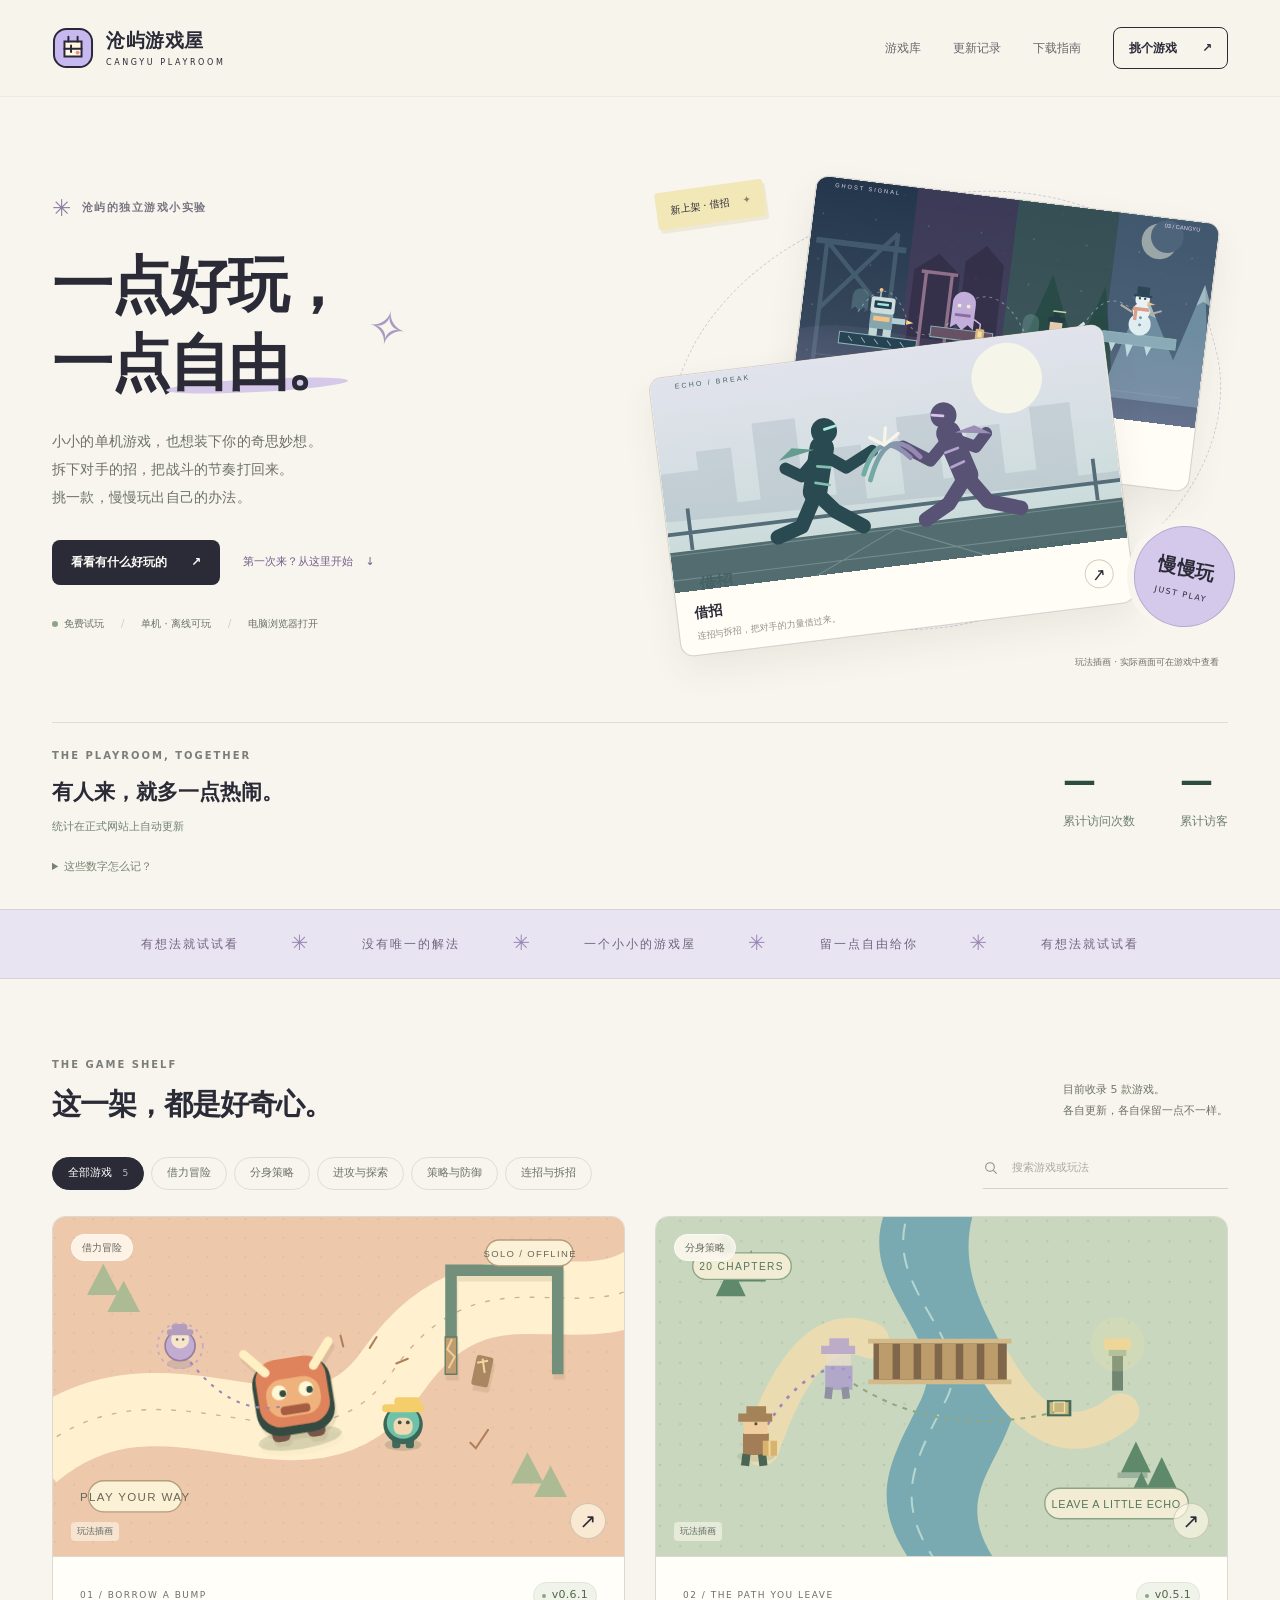
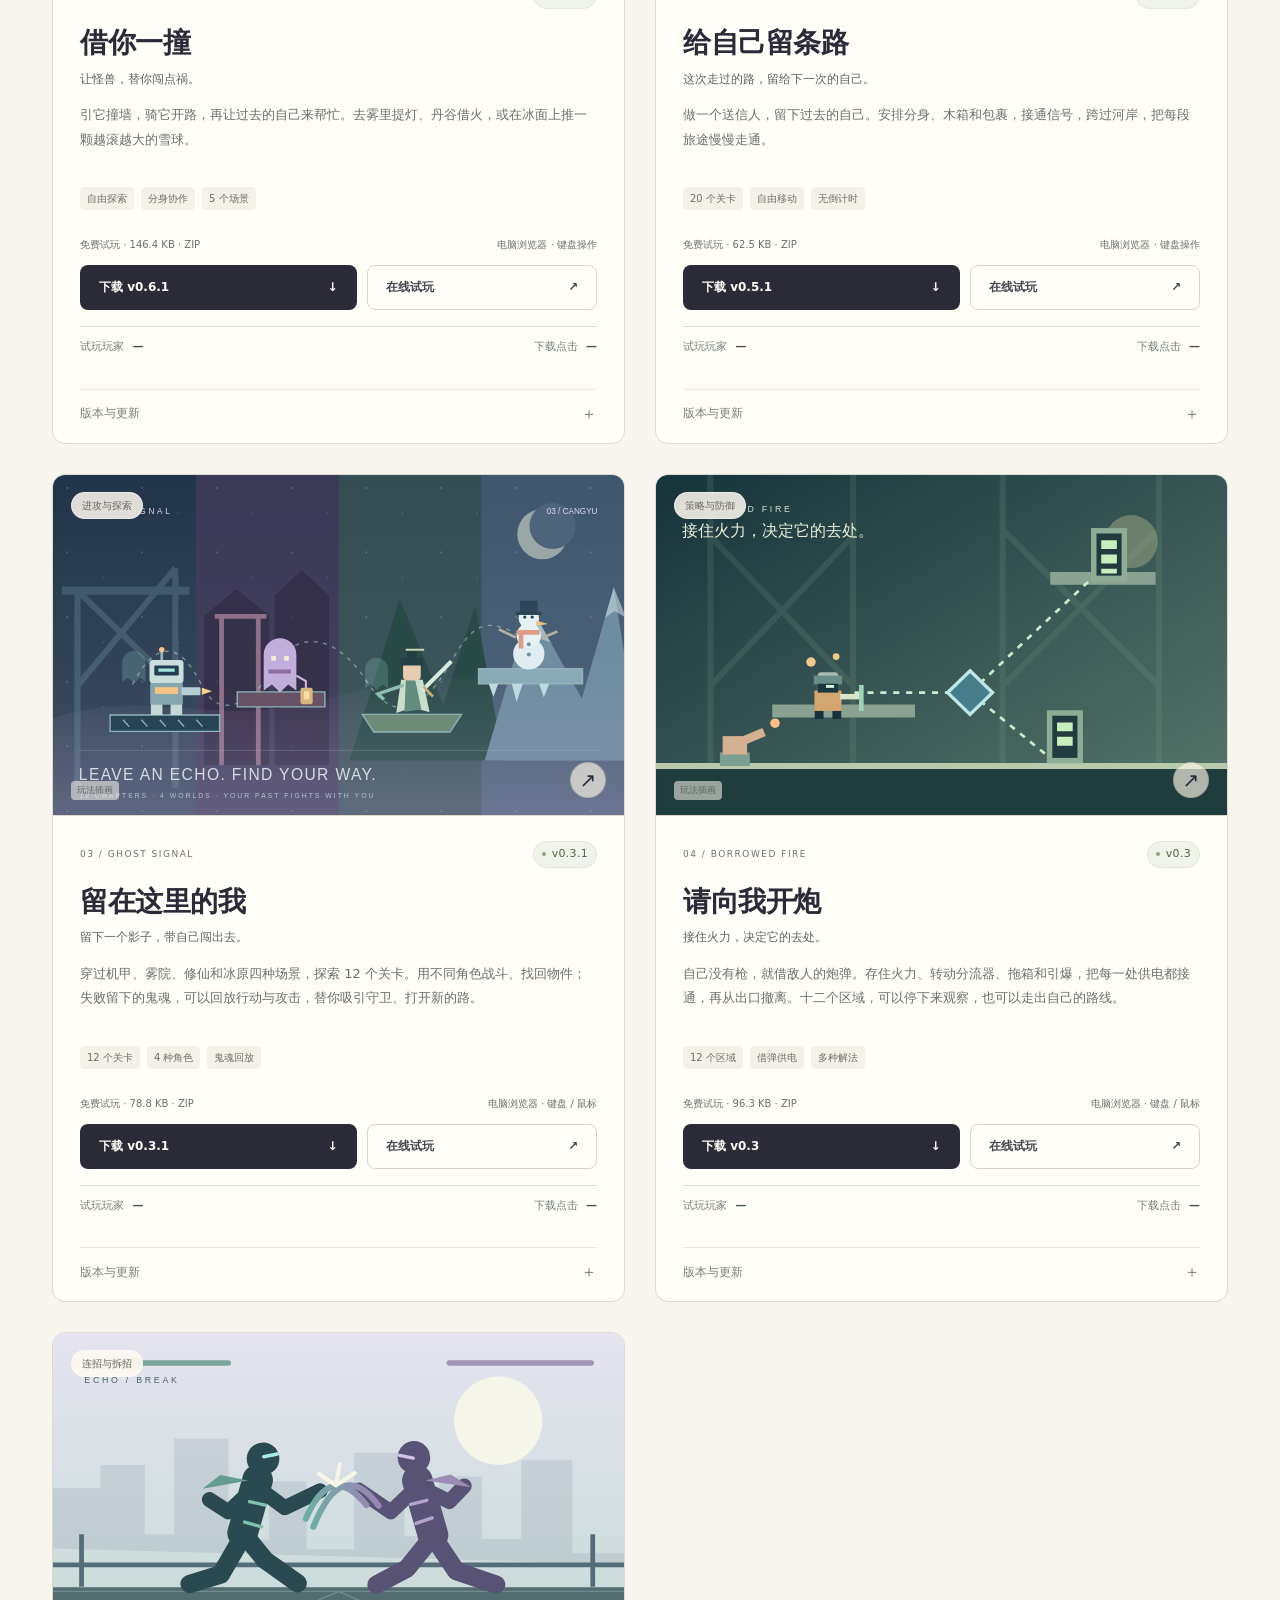
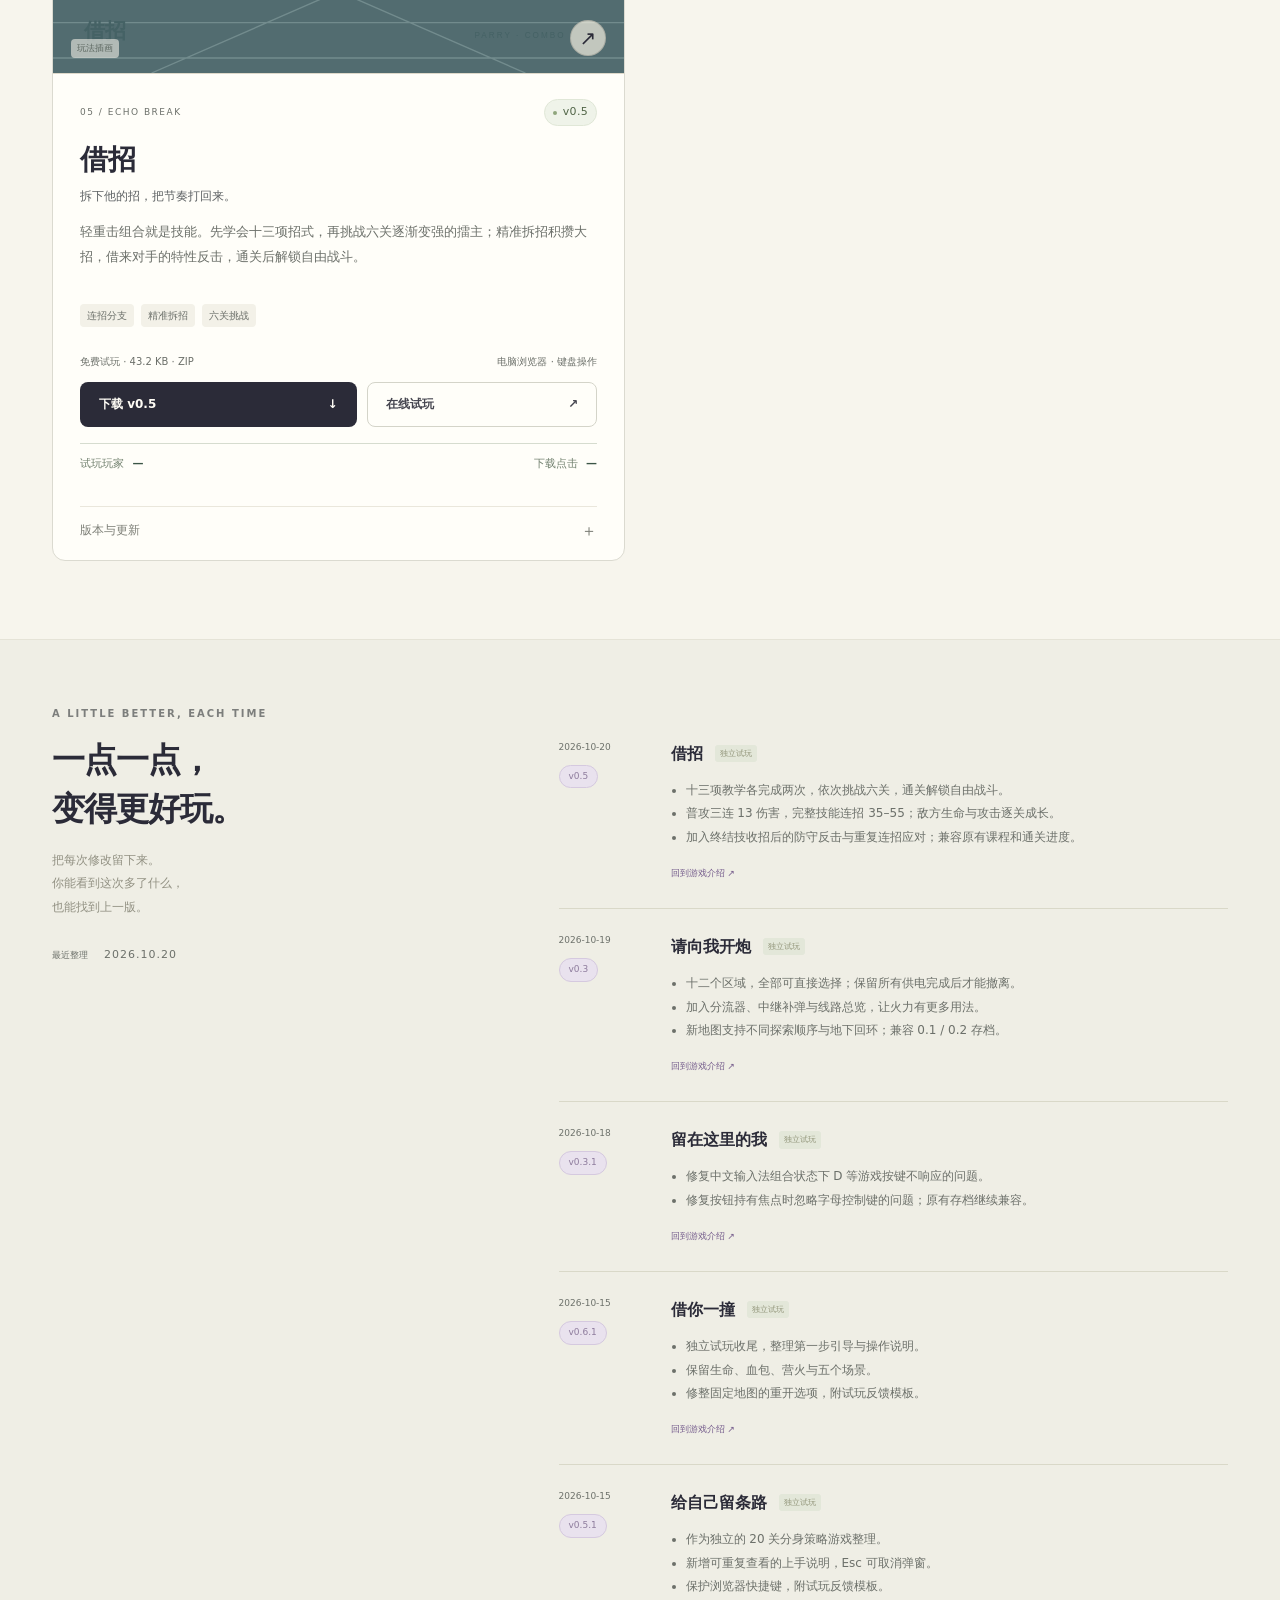
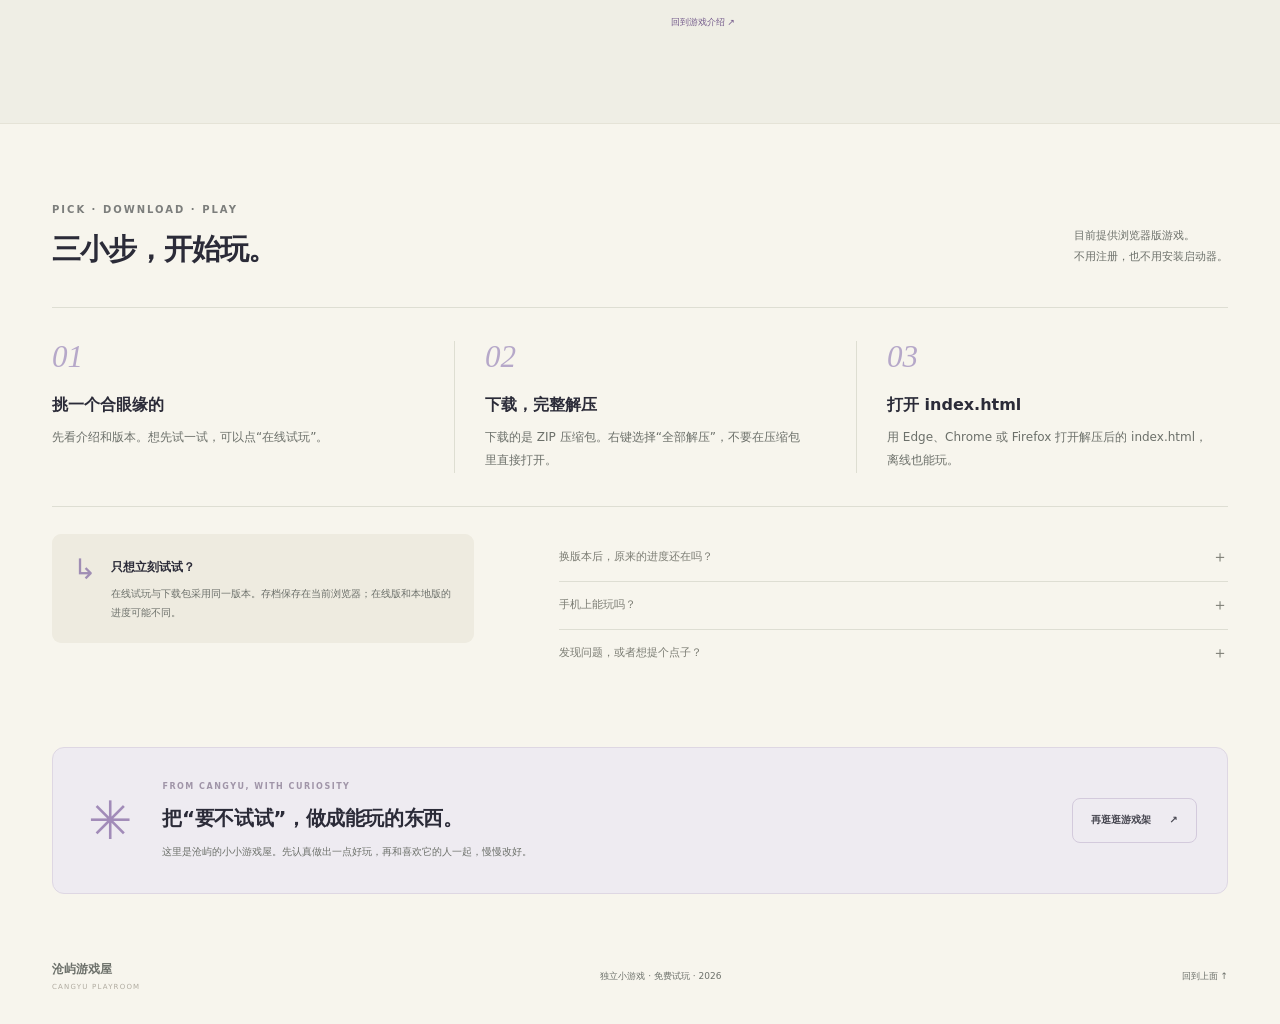
==== commit 73f64a8b: "Add files via upload" ====
--- a/index.html
+++ b/index.html
@@ -2,18 +2,18 @@
 <html lang="zh-CN">
 <head>
   <meta charset="utf-8"><meta name="viewport" content="width=device-width, initial-scale=1">
-  <meta name="theme-color" content="#f7f5ed"><meta name="description" content="沧屿的独立小游戏主页。查看最新版本，免费下载离线游戏，或在浏览器中试玩《借你一撞》《给自己留条路》、《留在这里的我》和《请向我开炮》。">
+  <meta name="theme-color" content="#f7f5ed"><meta name="description" content="沧屿的独立小游戏主页。查看最新版本，免费下载离线游戏，或在浏览器中试玩《借你一撞》《给自己留条路》、《留在这里的我》、《请向我开炮》和《借招》。">
   <meta property="og:title" content="沧屿游戏屋 · 一点好玩，一点自由"><meta property="og:description" content="一些小小的单机游戏，一点自由发挥的空间。最新版本、免费下载、在线试玩。"><meta property="og:type" content="website">
-  <title>沧屿游戏屋 · 一点好玩，一点自由</title><link rel="icon" href="assets/mark.svg" type="image/svg+xml"><link rel="stylesheet" href="assets/site.css"><script defer src="catalog.js"></script><script defer src="assets/app.js"></script><script defer src="assets/stats-config.js"></script><script defer src="assets/stats.js"></script>
+  <title>沧屿游戏屋 · 一点好玩，一点自由</title><link rel="icon" href="assets/mark.svg" type="image/svg+xml"><link rel="stylesheet" href="assets/site.css"><script defer src="catalog.js?v=20261020"></script><script defer src="assets/app.js"></script><script defer src="assets/stats-config.js"></script><script defer src="assets/stats.js?v=20261020"></script>
 </head>
 <body>
 <a class="skip-link" href="#games">跳到游戏库</a>
 <header class="site-header"><div class="container header-inner"><a href="index.html" class="brand" aria-label="沧屿游戏屋首页"><img src="assets/mark.svg" width="42" height="42" alt=""><span>沧屿游戏屋<small>CANGYU PLAYROOM</small></span></a><button class="menu-toggle" id="menu-toggle" aria-controls="main-nav" aria-expanded="false" aria-label="打开导航">菜单 <span aria-hidden="true">＋</span></button><nav class="main-nav" id="main-nav" aria-label="主导航"><a href="#games">游戏库</a><a href="#updates">更新记录</a><a href="#guide">下载指南</a><a class="nav-cta" href="#games">挑个游戏 <span aria-hidden="true">↗</span></a></nav></div></header>
 <main>
-<section class="hero container" aria-labelledby="hero-title"><div class="hero-copy"><div class="eyebrow"><span class="tiny-star" aria-hidden="true">✳</span> 沧屿的独立游戏小实验</div><h1 id="hero-title">一点好玩，<br>一点<span class="underlined">自由。</span><span class="title-spark" aria-hidden="true">✧</span></h1><p class="hero-description">小小的单机游戏，也想装下你的奇思妙想。<br>借敌人的炮弹，把整座设施点亮。<br>挑一款，慢慢玩出自己的办法。</p><div class="hero-actions"><a href="#games" class="button button-dark">看看有什么好玩的 <span aria-hidden="true">↗</span></a><a class="text-link" href="#guide">第一次来？从这里开始 <span aria-hidden="true">↓</span></a></div><div class="hero-bottom"><span><i class="green-dot"></i>免费试玩</span><span>单机 · 离线可玩</span><span>电脑浏览器打开</span></div></div><div class="hero-art" aria-label="游戏玩法插画"><div class="hero-orbit" aria-hidden="true"></div><div class="floating-note note-top">新上架 · 请向我开炮 <span>✦</span></div><div class="hero-poster poster-back"><img src="assets/ghost-signal.svg" alt="留在这里的我玩法插画" width="840" height="500"><div><span>留在这里的我</span><small>进攻与探索，和留下的影子一起闯。</small></div></div><a class="hero-poster poster-front" href="play/borrowed-fire/index.html" aria-label="在线试玩请向我开炮"><img src="assets/borrowed-fire.svg" alt="举盾接弹，借分流器同时接通两处线圈的玩法插画" width="840" height="500"><div><span>请向我开炮</span><small>策略与防御，让每一处供电都亮起来。</small><span class="poster-arrow" aria-hidden="true">↗</span></div></a><div class="round-sticker" aria-hidden="true">慢慢玩<br><strong>JUST PLAY</strong></div><span class="art-caption">玩法插画 · 实际画面可在游戏中查看</span></div></section>
+<section class="hero container" aria-labelledby="hero-title"><div class="hero-copy"><div class="eyebrow"><span class="tiny-star" aria-hidden="true">✳</span> 沧屿的独立游戏小实验</div><h1 id="hero-title">一点好玩，<br>一点<span class="underlined">自由。</span><span class="title-spark" aria-hidden="true">✧</span></h1><p class="hero-description">小小的单机游戏，也想装下你的奇思妙想。<br>拆下对手的招，把战斗的节奏打回来。<br>挑一款，慢慢玩出自己的办法。</p><div class="hero-actions"><a href="#games" class="button button-dark">看看有什么好玩的 <span aria-hidden="true">↗</span></a><a class="text-link" href="#guide">第一次来？从这里开始 <span aria-hidden="true">↓</span></a></div><div class="hero-bottom"><span><i class="green-dot"></i>免费试玩</span><span>单机 · 离线可玩</span><span>电脑浏览器打开</span></div></div><div class="hero-art" aria-label="游戏玩法插画"><div class="hero-orbit" aria-hidden="true"></div><div class="floating-note note-top">新上架 · 借招 <span>✦</span></div><div class="hero-poster poster-back"><img src="assets/ghost-signal.svg" alt="留在这里的我玩法插画" width="840" height="500"><div><span>留在这里的我</span><small>进攻与探索，和留下的影子一起闯。</small></div></div><a class="hero-poster poster-front" href="play/echo-break/index.html" aria-label="在线试玩借招"><img src="assets/echo-break.svg" alt="两位格斗者在屋顶擂台交锋，精准拆招后反击的玩法插画" width="840" height="500"><div><span>借招</span><small>连招与拆招，把对手的力量借过来。</small><span class="poster-arrow" aria-hidden="true">↗</span></div></a><div class="round-sticker" aria-hidden="true">慢慢玩<br><strong>JUST PLAY</strong></div><span class="art-caption">玩法插画 · 实际画面可在游戏中查看</span></div></section>
 <section class="container site-stats" aria-label="游戏屋累计统计"><div><span class="eyebrow">THE PLAYROOM, TOGETHER</span><h2>有人来，就多一点热闹。</h2><p data-stats-status role="status">统计更新中…</p></div><div class="stat-pair"><div><strong data-stat="visits">—</strong><span>累计访问次数</span></div><div><strong data-stat="visitors">—</strong><span>累计访客</span></div></div><details class="stats-definition"><summary>这些数字怎么记？</summary><p>访问按 30 分钟内连续浏览的一次会话记录。访客与游玩浏览器按随机浏览器标识去重，不等于实名人数；清除浏览器数据或换设备可能产生新标识。游玩在开始操作游戏时记录，下载统计为 ZIP 下载入口的点击次数，不代表下载已完成。每 10 秒自动更新，从接入后开始累计，离线游戏不联网统计。</p></details></section>
 <div class="ticker" aria-hidden="true"><div>有想法就试试看 <span>✳</span> 没有唯一的解法 <span>✳</span> 一个小小的游戏屋 <span>✳</span> 留一点自由给你 <span>✳</span> 有想法就试试看</div></div>
-<section class="section container" id="games" aria-labelledby="games-title"><div class="section-heading"><div><div class="eyebrow">THE GAME SHELF</div><h2 id="games-title">这一架，都是好奇心。</h2></div><p>目前收录 <strong>4 款</strong>游戏。<br>各自更新，各自保留一点不一样。</p></div><div class="library-toolbar"><div class="filters" role="group" aria-label="按游戏类型筛选"><button type="button" class="filter-button is-active" data-filter="all" aria-pressed="true">全部游戏 <span>4</span></button><button type="button" class="filter-button" data-filter="adventure" aria-pressed="false">借力冒险</button><button type="button" class="filter-button" data-filter="puzzle" aria-pressed="false">分身策略</button><button type="button" class="filter-button" data-filter="action" aria-pressed="false">进攻与探索</button><button type="button" class="filter-button" data-filter="defense" aria-pressed="false">策略与防御</button></div><label class="search-box"><svg aria-hidden="true" viewBox="0 0 24 24" width="18" height="18"><circle cx="10.5" cy="10.5" r="6.5" fill="none" stroke="currentColor" stroke-width="1.6"/><path d="m15.5 15.5 5 5" stroke="currentColor" stroke-width="1.6"/></svg><span class="sr-only">搜索游戏或玩法</span><input id="game-search" type="search" placeholder="搜索游戏或玩法" autocomplete="off"></label></div><p id="result-count" class="sr-only" aria-live="polite">找到 4 款游戏</p><div class="game-grid" id="game-grid"><article class="game-card peach" data-game-id="borrow-a-bump" data-category="adventure" data-search="借你一撞 BORROW A BUMP 借力冒险 引它撞墙，骑它开路，再让过去的自己来帮忙。去雾里提灯、丹谷借火，或在冰面上推一颗越滚越大的雪球。 怪兽 引怪 撞墙 骑乘 恐怖 修仙 冰雪 单机 自由探索 分身协作 5 个场景" aria-labelledby="title-borrow-a-bump">
+<section class="section container" id="games" aria-labelledby="games-title"><div class="section-heading"><div><div class="eyebrow">THE GAME SHELF</div><h2 id="games-title">这一架，都是好奇心。</h2></div><p>目前收录 <strong>5 款</strong>游戏。<br>各自更新，各自保留一点不一样。</p></div><div class="library-toolbar"><div class="filters" role="group" aria-label="按游戏类型筛选"><button type="button" class="filter-button is-active" data-filter="all" aria-pressed="true">全部游戏 <span>5</span></button><button type="button" class="filter-button" data-filter="adventure" aria-pressed="false">借力冒险</button><button type="button" class="filter-button" data-filter="puzzle" aria-pressed="false">分身策略</button><button type="button" class="filter-button" data-filter="action" aria-pressed="false">进攻与探索</button><button type="button" class="filter-button" data-filter="defense" aria-pressed="false">策略与防御</button><button type="button" class="filter-button" data-filter="fighting" aria-pressed="false">连招与拆招</button></div><label class="search-box"><svg aria-hidden="true" viewBox="0 0 24 24" width="18" height="18"><circle cx="10.5" cy="10.5" r="6.5" fill="none" stroke="currentColor" stroke-width="1.6"/><path d="m15.5 15.5 5 5" stroke="currentColor" stroke-width="1.6"/></svg><span class="sr-only">搜索游戏或玩法</span><input id="game-search" type="search" placeholder="搜索游戏或玩法" autocomplete="off"></label></div><p id="result-count" class="sr-only" aria-live="polite">找到 5 款游戏</p><div class="game-grid" id="game-grid"><article class="game-card peach" data-game-id="borrow-a-bump" data-category="adventure" data-search="借你一撞 BORROW A BUMP 借力冒险 引它撞墙，骑它开路，再让过去的自己来帮忙。去雾里提灯、丹谷借火，或在冰面上推一颗越滚越大的雪球。 怪兽 引怪 撞墙 骑乘 恐怖 修仙 冰雪 单机 自由探索 分身协作 5 个场景" aria-labelledby="title-borrow-a-bump">
       <a class="cover-link" href="play/borrow-a-bump/index.html" target="_blank" rel="noopener" aria-label="在线试玩借你一撞（新窗口）"><img src="assets/borrow-a-bump.svg" alt="借你一撞玩法插画" width="840" height="500" loading="lazy"><span class="cover-type">借力冒险</span><span class="cover-play" aria-hidden="true">↗</span><span class="cover-note">玩法插画</span></a>
       <div class="card-body"><div class="game-label"><span>01 / BORROW A BUMP</span><span class="version-badge"><i></i> v0.6.1</span></div><h3 id="title-borrow-a-bump">借你一撞</h3><p class="game-tagline">让怪兽，替你闯点祸。</p><p class="game-description">引它撞墙，骑它开路，再让过去的自己来帮忙。去雾里提灯、丹谷借火，或在冰面上推一颗越滚越大的雪球。</p><div class="game-tags"><span>自由探索</span><span>分身协作</span><span>5 个场景</span></div><div class="download-meta"><span>免费试玩 · 146.4 KB · ZIP</span><span>电脑浏览器 · 键盘操作</span></div><div class="card-actions"><a class="button button-dark download-button" href="downloads/borrow-a-bump/borrow-a-bump-v0.6.1.zip" download>下载 v0.6.1 <span aria-hidden="true">↓</span></a><a class="button button-light" href="play/borrow-a-bump/index.html" target="_blank" rel="noopener">在线试玩 <span aria-hidden="true">↗</span></a></div><div class="game-statistics"><span>试玩玩家 <strong data-stat="players" data-game="borrow-a-bump">—</strong></span><span>下载点击 <strong data-stat="downloads" data-game="borrow-a-bump">—</strong></span></div><details class="release-details"><summary>版本与更新 <span aria-hidden="true">＋</span></summary><p class="first-step">第一步：空格喊一声，锁定方向后走开；C 录下走动和喊声，再 C 生成分身。</p><div class="past-release"><div><strong>v0.6.1</strong><span>146.4 KB · ZIP</span></div><ul><li>独立试玩收尾，整理第一步引导与操作说明。</li><li>保留生命、血包、营火与五个场景。</li><li>修整固定地图的重开选项，附试玩反馈模板。</li></ul><a href="downloads/borrow-a-bump/borrow-a-bump-v0.6.1.zip" download>下载此版本 <span aria-hidden="true">↗</span></a></div><div class="past-release"><div><strong>v0.6</strong><span>142.5 KB · ZIP</span></div><ul><li>加入生命、血包和营火恢复。</li><li>新增雾灯旧院、借火丹谷、霜风渡口。</li></ul><a href="downloads/borrow-a-bump/borrow-a-bump-v0.6.zip" download>下载此版本 <span aria-hidden="true">↗</span></a></div><a class="feedback-link" href="feedback/borrow-a-bump.txt" download>下载试玩反馈模板 ↓</a></details></div></article>
 <article class="game-card mint" data-game-id="give-yourself-a-path" data-category="puzzle" data-search="给自己留条路 THE PATH YOU LEAVE 分身策略 做一个送信人，留下过去的自己。安排分身、木箱和包裹，接通信号，跨过河岸，把每段旅途慢慢走通。 益智 解谜 留影 送信 踏板 河岸 木箱 单机 20 个关卡 自由移动 无倒计时" aria-labelledby="title-give-yourself-a-path">
@@ -24,12 +24,16 @@
       <div class="card-body"><div class="game-label"><span>03 / GHOST SIGNAL</span><span class="version-badge"><i></i> v0.3.1</span></div><h3 id="title-ghost-signal">留在这里的我</h3><p class="game-tagline">留下一个影子，带自己闯出去。</p><p class="game-description">穿过机甲、雾院、修仙和冰原四种场景，探索 12 个关卡。用不同角色战斗、找回物件；失败留下的鬼魂，可以回放行动与攻击，替你吸引守卫、打开新的路。</p><div class="game-tags"><span>12 个关卡</span><span>4 种角色</span><span>鬼魂回放</span></div><div class="download-meta"><span>免费试玩 · 78.8 KB · ZIP</span><span>电脑浏览器 · 键盘 / 鼠标</span></div><div class="card-actions"><a class="button button-dark download-button" href="downloads/ghost-signal/ghost-signal-v0.3.1.zip" download>下载 v0.3.1 <span aria-hidden="true">↓</span></a><a class="button button-light" href="play/ghost-signal/index.html" target="_blank" rel="noopener">在线试玩 <span aria-hidden="true">↗</span></a></div><div class="game-statistics"><span>试玩玩家 <strong data-stat="players" data-game="ghost-signal">—</strong></span><span>下载点击 <strong data-stat="downloads" data-game="ghost-signal">—</strong></span></div><details class="release-details"><summary>版本与更新 <span aria-hidden="true">＋</span></summary><p class="first-step">第一步：A / D 移动，空格跳跃，J 或鼠标左键攻击，K 技能；Q 留影、E 回放。开场可直接选关。</p><div class="past-release"><div><strong>v0.3.1</strong><span>78.8 KB · ZIP</span></div><ul><li>修复中文输入法组合状态下 D 等游戏按键不响应的问题。</li><li>修复按钮持有焦点时忽略字母控制键的问题；原有存档继续兼容。</li></ul><a href="downloads/ghost-signal/ghost-signal-v0.3.1.zip" download>下载此版本 <span aria-hidden="true">↗</span></a></div><div class="past-release"><div><strong>v0.3</strong><span>78.2 KB · ZIP</span></div><ul><li>12 关、四种场景与角色，加入战斗、技能、补给及出口守卫。</li><li>鬼魂可以重放普通攻击、吸引敌人和触发共鸣机关。</li><li>提供选关、当前关卡检查点、自动保存和存档导入导出。</li></ul><a href="downloads/ghost-signal/ghost-signal-v0.3.zip" download>下载此版本 <span aria-hidden="true">↗</span></a></div><a class="feedback-link" href="feedback/ghost-signal.txt" download>下载试玩反馈模板 ↓</a></details></div></article>
 <article class="game-card mint" data-game-id="borrowed-fire" data-category="defense" data-search="请向我开炮 BORROWED FIRE 策略与防御 自己没有枪，就借敌人的炮弹。存住火力、转动分流器、拖箱和引爆，把每一处供电都接通，再从出口撤离。十二个区域，可以停下来观察，也可以走出自己的路线。 炮弹 举盾 蓄弹 充电 中继 分流 反射 箱子 爆炸 回环 防御 策略 单机 12 个区域 借弹供电 多种解法" aria-labelledby="title-borrowed-fire">
       <a class="cover-link" href="play/borrowed-fire/index.html" target="_blank" rel="noopener" aria-label="在线试玩请向我开炮（新窗口）"><img src="assets/borrowed-fire.svg" alt="请向我开炮玩法插画" width="840" height="500" loading="lazy"><span class="cover-type">策略与防御</span><span class="cover-play" aria-hidden="true">↗</span><span class="cover-note">玩法插画</span></a>
-      <div class="card-body"><div class="game-label"><span>04 / BORROWED FIRE</span><span class="version-badge"><i></i> v0.3</span></div><h3 id="title-borrowed-fire">请向我开炮</h3><p class="game-tagline">接住火力，决定它的去处。</p><p class="game-description">自己没有枪，就借敌人的炮弹。存住火力、转动分流器、拖箱和引爆，把每一处供电都接通，再从出口撤离。十二个区域，可以停下来观察，也可以走出自己的路线。</p><div class="game-tags"><span>12 个区域</span><span>借弹供电</span><span>多种解法</span></div><div class="download-meta"><span>免费试玩 · 96.3 KB · ZIP</span><span>电脑浏览器 · 键盘 / 鼠标</span></div><div class="card-actions"><a class="button button-dark download-button" href="downloads/borrowed-fire/borrowed-fire-v0.3.zip" download>下载 v0.3 <span aria-hidden="true">↓</span></a><a class="button button-light" href="play/borrowed-fire/index.html" target="_blank" rel="noopener">在线试玩 <span aria-hidden="true">↗</span></a></div><div class="game-statistics"><span>试玩玩家 <strong data-stat="players" data-game="borrowed-fire">—</strong></span><span>下载点击 <strong data-stat="downloads" data-game="borrowed-fire">—</strong></span></div><details class="release-details"><summary>版本与更新 <span aria-hidden="true">＋</span></summary><p class="first-step">第一步：A / D 移动，空格跳跃；左键折返、右键存弹，B 观察，C 线路总览，E 互动。每处供电接通后才能撤离。</p><div class="past-release"><div><strong>v0.3</strong><span>96.3 KB · ZIP</span></div><ul><li>十二个区域，全部可直接选择；保留所有供电完成后才能撤离。</li><li>加入分流器、中继补弹与线路总览，让火力有更多用法。</li><li>新地图支持不同探索顺序与地下回环；兼容 0.1 / 0.2 存档。</li></ul><a href="downloads/borrowed-fire/borrowed-fire-v0.3.zip" download>下载此版本 <span aria-hidden="true">↗</span></a></div><a class="feedback-link" href="feedback/borrowed-fire.txt" download>下载试玩反馈模板 ↓</a></details></div></article></div><div class="empty-state" id="empty-state" hidden><span aria-hidden="true">✧</span><h3>这层架子暂时空着。</h3><p>试试其他关键词，或回到全部游戏。</p><button type="button" class="button button-light" id="reset-search">查看全部游戏</button></div><noscript><p class="quiet">当前关闭了 JavaScript。游戏介绍、版本和下载仍可使用，搜索与筛选需要开启 JavaScript。</p></noscript></section>
-<section class="updates-section" id="updates" aria-labelledby="updates-title"><div class="container updates-layout"><div class="updates-intro"><div class="eyebrow">A LITTLE BETTER, EACH TIME</div><h2 id="updates-title">一点一点，<br>变得更好玩。</h2><p>把每次修改留下来。<br>你能看到这次多了什么，<br>也能找到上一版。</p><div class="date-stamp"><span>最近整理</span><strong>2026.10.19</strong></div></div><div class="update-list"><article class="update-item"><div class="update-date"><time datetime="2026-10-19">2026-10-19</time><span>v0.3</span></div><div><div class="update-game">请向我开炮 <span>独立试玩</span></div><ul><li>十二个区域，全部可直接选择；保留所有供电完成后才能撤离。</li><li>加入分流器、中继补弹与线路总览，让火力有更多用法。</li><li>新地图支持不同探索顺序与地下回环；兼容 0.1 / 0.2 存档。</li></ul><a data-show-game="borrowed-fire" href="#title-borrowed-fire">回到游戏介绍 <span aria-hidden="true">↗</span></a></div></article>
+      <div class="card-body"><div class="game-label"><span>04 / BORROWED FIRE</span><span class="version-badge"><i></i> v0.3</span></div><h3 id="title-borrowed-fire">请向我开炮</h3><p class="game-tagline">接住火力，决定它的去处。</p><p class="game-description">自己没有枪，就借敌人的炮弹。存住火力、转动分流器、拖箱和引爆，把每一处供电都接通，再从出口撤离。十二个区域，可以停下来观察，也可以走出自己的路线。</p><div class="game-tags"><span>12 个区域</span><span>借弹供电</span><span>多种解法</span></div><div class="download-meta"><span>免费试玩 · 96.3 KB · ZIP</span><span>电脑浏览器 · 键盘 / 鼠标</span></div><div class="card-actions"><a class="button button-dark download-button" href="downloads/borrowed-fire/borrowed-fire-v0.3.zip" download>下载 v0.3 <span aria-hidden="true">↓</span></a><a class="button button-light" href="play/borrowed-fire/index.html" target="_blank" rel="noopener">在线试玩 <span aria-hidden="true">↗</span></a></div><div class="game-statistics"><span>试玩玩家 <strong data-stat="players" data-game="borrowed-fire">—</strong></span><span>下载点击 <strong data-stat="downloads" data-game="borrowed-fire">—</strong></span></div><details class="release-details"><summary>版本与更新 <span aria-hidden="true">＋</span></summary><p class="first-step">第一步：A / D 移动，空格跳跃；左键折返、右键存弹，B 观察，C 线路总览，E 互动。每处供电接通后才能撤离。</p><div class="past-release"><div><strong>v0.3</strong><span>96.3 KB · ZIP</span></div><ul><li>十二个区域，全部可直接选择；保留所有供电完成后才能撤离。</li><li>加入分流器、中继补弹与线路总览，让火力有更多用法。</li><li>新地图支持不同探索顺序与地下回环；兼容 0.1 / 0.2 存档。</li></ul><a href="downloads/borrowed-fire/borrowed-fire-v0.3.zip" download>下载此版本 <span aria-hidden="true">↗</span></a></div><a class="feedback-link" href="feedback/borrowed-fire.txt" download>下载试玩反馈模板 ↓</a></details></div></article>
+<article class="game-card lavender" data-game-id="echo-break" data-category="fighting" data-search="借招 ECHO BREAK 连招与拆招 轻重击组合就是技能。先学会十三项招式，再挑战六关逐渐变强的擂主；精准拆招积攒大招，借来对手的特性反击，通关后解锁自由战斗。 格斗 对战 连招 拆招 技能 大招 擂台 教学 训练场 自由战斗 J K 连招分支 精准拆招 六关挑战" aria-labelledby="title-echo-break">
+      <a class="cover-link" href="play/echo-break/index.html" target="_blank" rel="noopener" aria-label="在线试玩借招（新窗口）"><img src="assets/echo-break.svg" alt="借招玩法插画" width="840" height="500" loading="lazy"><span class="cover-type">连招与拆招</span><span class="cover-play" aria-hidden="true">↗</span><span class="cover-note">玩法插画</span></a>
+      <div class="card-body"><div class="game-label"><span>05 / ECHO BREAK</span><span class="version-badge"><i></i> v0.5</span></div><h3 id="title-echo-break">借招</h3><p class="game-tagline">拆下他的招，把节奏打回来。</p><p class="game-description">轻重击组合就是技能。先学会十三项招式，再挑战六关逐渐变强的擂主；精准拆招积攒大招，借来对手的特性反击，通关后解锁自由战斗。</p><div class="game-tags"><span>连招分支</span><span>精准拆招</span><span>六关挑战</span></div><div class="download-meta"><span>免费试玩 · 43.2 KB · ZIP</span><span>电脑浏览器 · 键盘操作</span></div><div class="card-actions"><a class="button button-dark download-button" href="downloads/echo-break/echo-break-v0.5.zip" download>下载 v0.5 <span aria-hidden="true">↓</span></a><a class="button button-light" href="play/echo-break/index.html" target="_blank" rel="noopener">在线试玩 <span aria-hidden="true">↗</span></a></div><div class="game-statistics"><span>试玩玩家 <strong data-stat="players" data-game="echo-break">—</strong></span><span>下载点击 <strong data-stat="downloads" data-game="echo-break">—</strong></span></div><details class="release-details"><summary>版本与更新 <span aria-hidden="true">＋</span></summary><p class="first-step">第一步：J 轻击、K 重击；按 J K J 突进、J K K 波刃。I 防御 / 精准拆招，U 满能量大招。初次从教学开始，每项成功两次。</p><div class="past-release"><div><strong>v0.5</strong><span>43.2 KB · ZIP</span></div><ul><li>十三项教学各完成两次，依次挑战六关，通关解锁自由战斗。</li><li>普攻三连 13 伤害，完整技能连招 35–55；敌方生命与攻击逐关成长。</li><li>加入终结技收招后的防守反击与重复连招应对；兼容原有课程和通关进度。</li></ul><a href="downloads/echo-break/echo-break-v0.5.zip" download>下载此版本 <span aria-hidden="true">↗</span></a></div><a class="feedback-link" href="feedback/echo-break.txt" download>下载试玩反馈模板 ↓</a></details></div></article></div><div class="empty-state" id="empty-state" hidden><span aria-hidden="true">✧</span><h3>这层架子暂时空着。</h3><p>试试其他关键词，或回到全部游戏。</p><button type="button" class="button button-light" id="reset-search">查看全部游戏</button></div><noscript><p class="quiet">当前关闭了 JavaScript。游戏介绍、版本和下载仍可使用，搜索与筛选需要开启 JavaScript。</p></noscript></section>
+<section class="updates-section" id="updates" aria-labelledby="updates-title"><div class="container updates-layout"><div class="updates-intro"><div class="eyebrow">A LITTLE BETTER, EACH TIME</div><h2 id="updates-title">一点一点，<br>变得更好玩。</h2><p>把每次修改留下来。<br>你能看到这次多了什么，<br>也能找到上一版。</p><div class="date-stamp"><span>最近整理</span><strong>2026.10.20</strong></div></div><div class="update-list"><article class="update-item"><div class="update-date"><time datetime="2026-10-20">2026-10-20</time><span>v0.5</span></div><div><div class="update-game">借招 <span>独立试玩</span></div><ul><li>十三项教学各完成两次，依次挑战六关，通关解锁自由战斗。</li><li>普攻三连 13 伤害，完整技能连招 35–55；敌方生命与攻击逐关成长。</li><li>加入终结技收招后的防守反击与重复连招应对；兼容原有课程和通关进度。</li></ul><a data-show-game="echo-break" href="#title-echo-break">回到游戏介绍 <span aria-hidden="true">↗</span></a></div></article>
+<article class="update-item"><div class="update-date"><time datetime="2026-10-19">2026-10-19</time><span>v0.3</span></div><div><div class="update-game">请向我开炮 <span>独立试玩</span></div><ul><li>十二个区域，全部可直接选择；保留所有供电完成后才能撤离。</li><li>加入分流器、中继补弹与线路总览，让火力有更多用法。</li><li>新地图支持不同探索顺序与地下回环；兼容 0.1 / 0.2 存档。</li></ul><a data-show-game="borrowed-fire" href="#title-borrowed-fire">回到游戏介绍 <span aria-hidden="true">↗</span></a></div></article>
 <article class="update-item"><div class="update-date"><time datetime="2026-10-18">2026-10-18</time><span>v0.3.1</span></div><div><div class="update-game">留在这里的我 <span>独立试玩</span></div><ul><li>修复中文输入法组合状态下 D 等游戏按键不响应的问题。</li><li>修复按钮持有焦点时忽略字母控制键的问题；原有存档继续兼容。</li></ul><a data-show-game="ghost-signal" href="#title-ghost-signal">回到游戏介绍 <span aria-hidden="true">↗</span></a></div></article>
 <article class="update-item"><div class="update-date"><time datetime="2026-10-15">2026-10-15</time><span>v0.6.1</span></div><div><div class="update-game">借你一撞 <span>独立试玩</span></div><ul><li>独立试玩收尾，整理第一步引导与操作说明。</li><li>保留生命、血包、营火与五个场景。</li><li>修整固定地图的重开选项，附试玩反馈模板。</li></ul><a data-show-game="borrow-a-bump" href="#title-borrow-a-bump">回到游戏介绍 <span aria-hidden="true">↗</span></a></div></article>
 <article class="update-item"><div class="update-date"><time datetime="2026-10-15">2026-10-15</time><span>v0.5.1</span></div><div><div class="update-game">给自己留条路 <span>独立试玩</span></div><ul><li>作为独立的 20 关分身策略游戏整理。</li><li>新增可重复查看的上手说明，Esc 可取消弹窗。</li><li>保护浏览器快捷键，附试玩反馈模板。</li></ul><a data-show-game="give-yourself-a-path" href="#title-give-yourself-a-path">回到游戏介绍 <span aria-hidden="true">↗</span></a></div></article></div></div></section>
-<section class="section container guide-section" id="guide" aria-labelledby="guide-title"><div class="section-heading"><div><div class="eyebrow">PICK · DOWNLOAD · PLAY</div><h2 id="guide-title">三小步，开始玩。</h2></div><p>目前提供浏览器版游戏。<br>不用注册，也不用安装启动器。</p></div><div class="steps"><article><span class="step-number">01</span><h3>挑一个合眼缘的</h3><p>先看介绍和版本。想先试一试，可以点“在线试玩”。</p></article><article><span class="step-number">02</span><h3>下载，完整解压</h3><p>下载的是 ZIP 压缩包。右键选择“全部解压”，不要在压缩包里直接打开。</p></article><article><span class="step-number">03</span><h3>打开 index.html</h3><p>用 Edge、Chrome 或 Firefox 打开解压后的 index.html，离线也能玩。</p></article></div><div class="guide-lower"><div class="guide-note"><span class="note-icon" aria-hidden="true">↳</span><div><strong>只想立刻试试？</strong><p>在线试玩与下载包采用同一版本。存档保存在当前浏览器；在线版和本地版的进度可能不同。</p></div></div><div class="faq-list"><details><summary>换版本后，原来的进度还在吗？<span aria-hidden="true">＋</span></summary><p>各款游戏使用独立存档。《留在这里的我》和《请向我开炮》可在游戏内下载和导入 JSON 存档，方便换版本或设备后继续。其他游戏更新前建议保留原文件夹；移动文件、换浏览器或清除浏览器数据后，可能无法读取旧进度。</p></details><details><summary>手机上能玩吗？<span aria-hidden="true">＋</span></summary><p>游戏提供了简易触屏按钮，目前主要按电脑键盘操作设计。建议先在电脑浏览器试玩；手机端的完整体验仍在调整。</p></details><details><summary>发现问题，或者想提个点子？<span aria-hidden="true">＋</span></summary><p>展开游戏卡片的“版本与更新”，可以下载对应的试玩反馈模板。记下游戏名、版本、关卡或地图，以及发生前的几步操作，再发给把游戏分享给你的人。这里没有自动上传或提交表单。</p></details></div></div></section>
+<section class="section container guide-section" id="guide" aria-labelledby="guide-title"><div class="section-heading"><div><div class="eyebrow">PICK · DOWNLOAD · PLAY</div><h2 id="guide-title">三小步，开始玩。</h2></div><p>目前提供浏览器版游戏。<br>不用注册，也不用安装启动器。</p></div><div class="steps"><article><span class="step-number">01</span><h3>挑一个合眼缘的</h3><p>先看介绍和版本。想先试一试，可以点“在线试玩”。</p></article><article><span class="step-number">02</span><h3>下载，完整解压</h3><p>下载的是 ZIP 压缩包。右键选择“全部解压”，不要在压缩包里直接打开。</p></article><article><span class="step-number">03</span><h3>打开 index.html</h3><p>用 Edge、Chrome 或 Firefox 打开解压后的 index.html，离线也能玩。</p></article></div><div class="guide-lower"><div class="guide-note"><span class="note-icon" aria-hidden="true">↳</span><div><strong>只想立刻试试？</strong><p>在线试玩与下载包采用同一版本。存档保存在当前浏览器；在线版和本地版的进度可能不同。</p></div></div><div class="faq-list"><details><summary>换版本后，原来的进度还在吗？<span aria-hidden="true">＋</span></summary><p>各款游戏使用独立存档。《留在这里的我》《请向我开炮》和《借招》可在游戏内下载和导入 JSON 存档，方便换版本或设备后继续。其他游戏更新前建议保留原文件夹；移动文件、换浏览器或清除浏览器数据后，可能无法读取旧进度。</p></details><details><summary>手机上能玩吗？<span aria-hidden="true">＋</span></summary><p>游戏提供了简易触屏按钮，目前主要按电脑键盘操作设计。建议先在电脑浏览器试玩；手机端的完整体验仍在调整。</p></details><details><summary>发现问题，或者想提个点子？<span aria-hidden="true">＋</span></summary><p>展开游戏卡片的“版本与更新”，可以下载对应的试玩反馈模板。记下游戏名、版本、关卡或地图，以及发生前的几步操作，再发给把游戏分享给你的人。这里没有自动上传或提交表单。</p></details></div></div></section>
 <section class="about-strip container" aria-labelledby="about-title"><div class="about-mark" aria-hidden="true">✳</div><div><div class="eyebrow">FROM CANGYU, WITH CURIOSITY</div><h2 id="about-title">把“要不试试”，做成能玩的东西。</h2><p>这里是沧屿的小小游戏屋。先认真做出一点好玩，再和喜欢它的人一起，慢慢改好。</p></div><a class="button button-light" href="#games">再逛逛游戏架 <span aria-hidden="true">↗</span></a></section>
 </main><footer class="site-footer container"><a class="footer-brand" href="index.html">沧屿游戏屋 <span>CANGYU PLAYROOM</span></a><p>独立小游戏 · 免费试玩 · 2026</p><a href="#hero-title">回到上面 ↑</a></footer>
 </body></html>
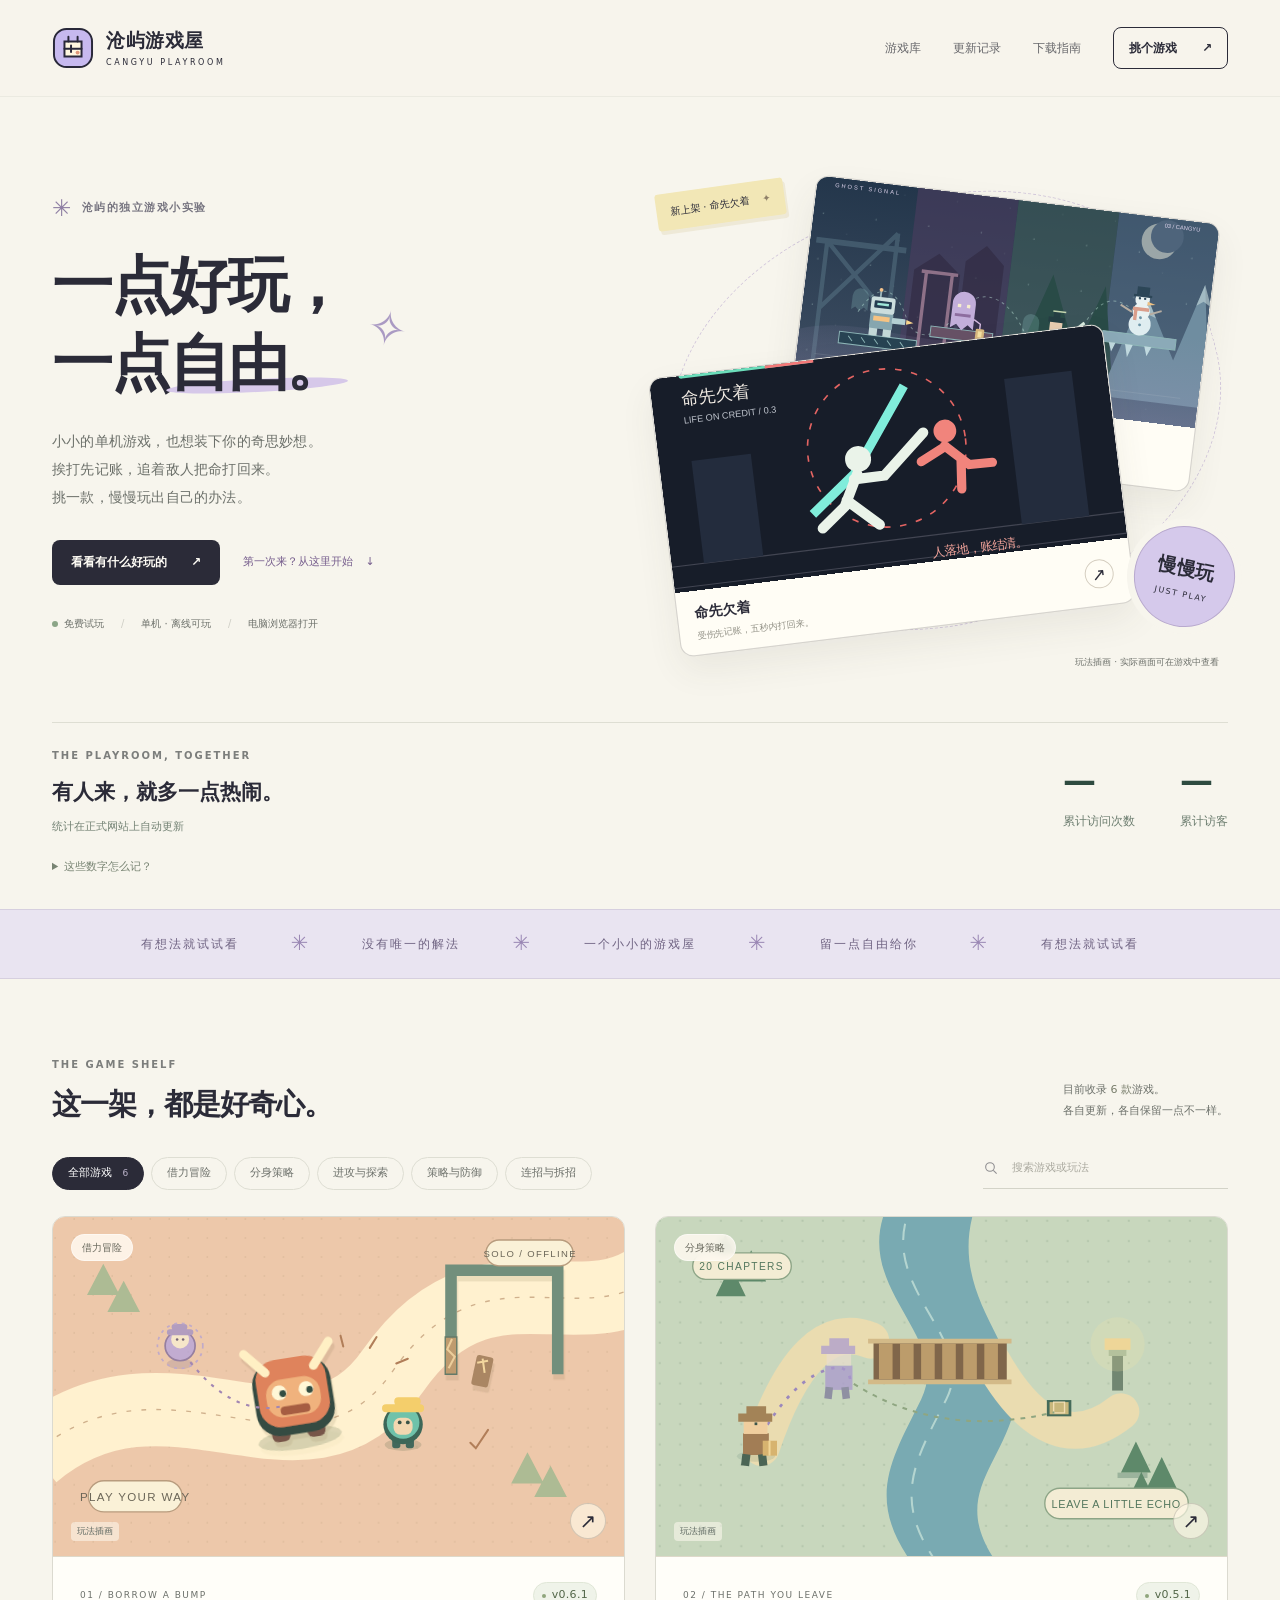
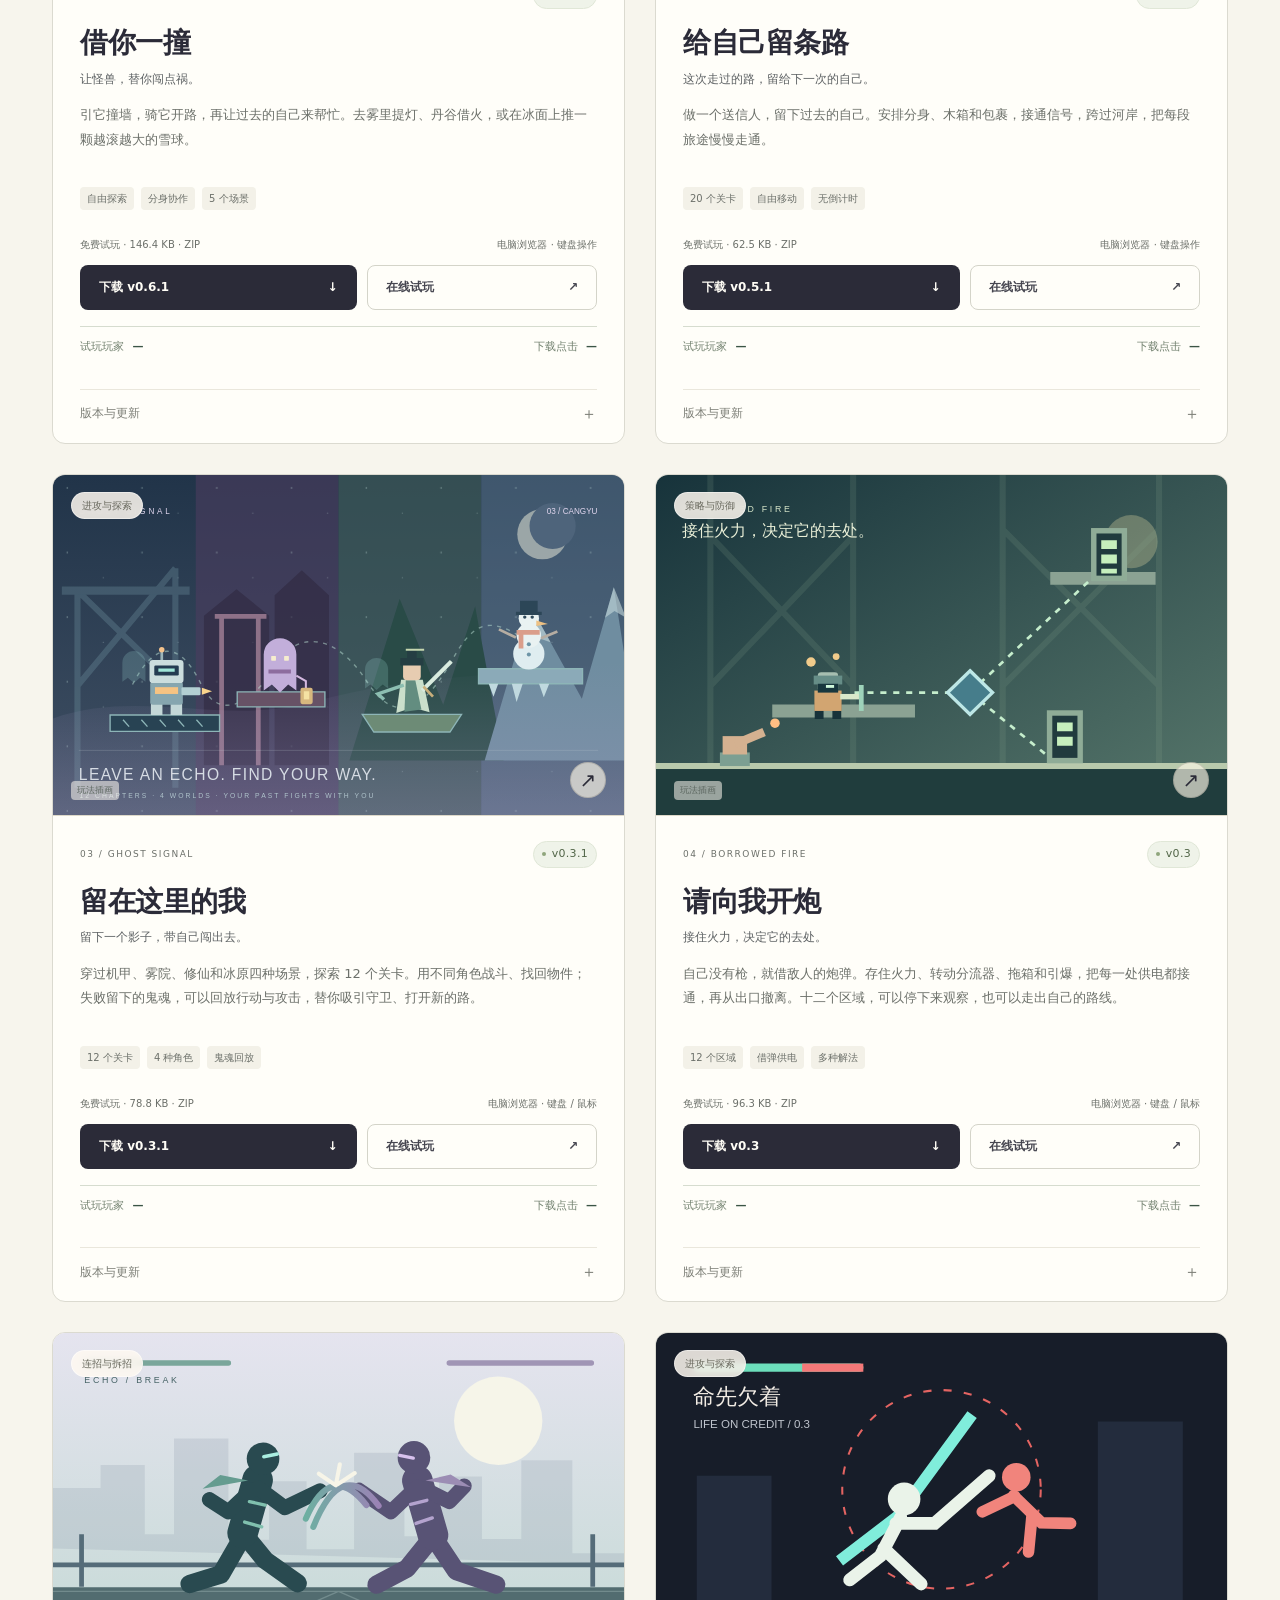
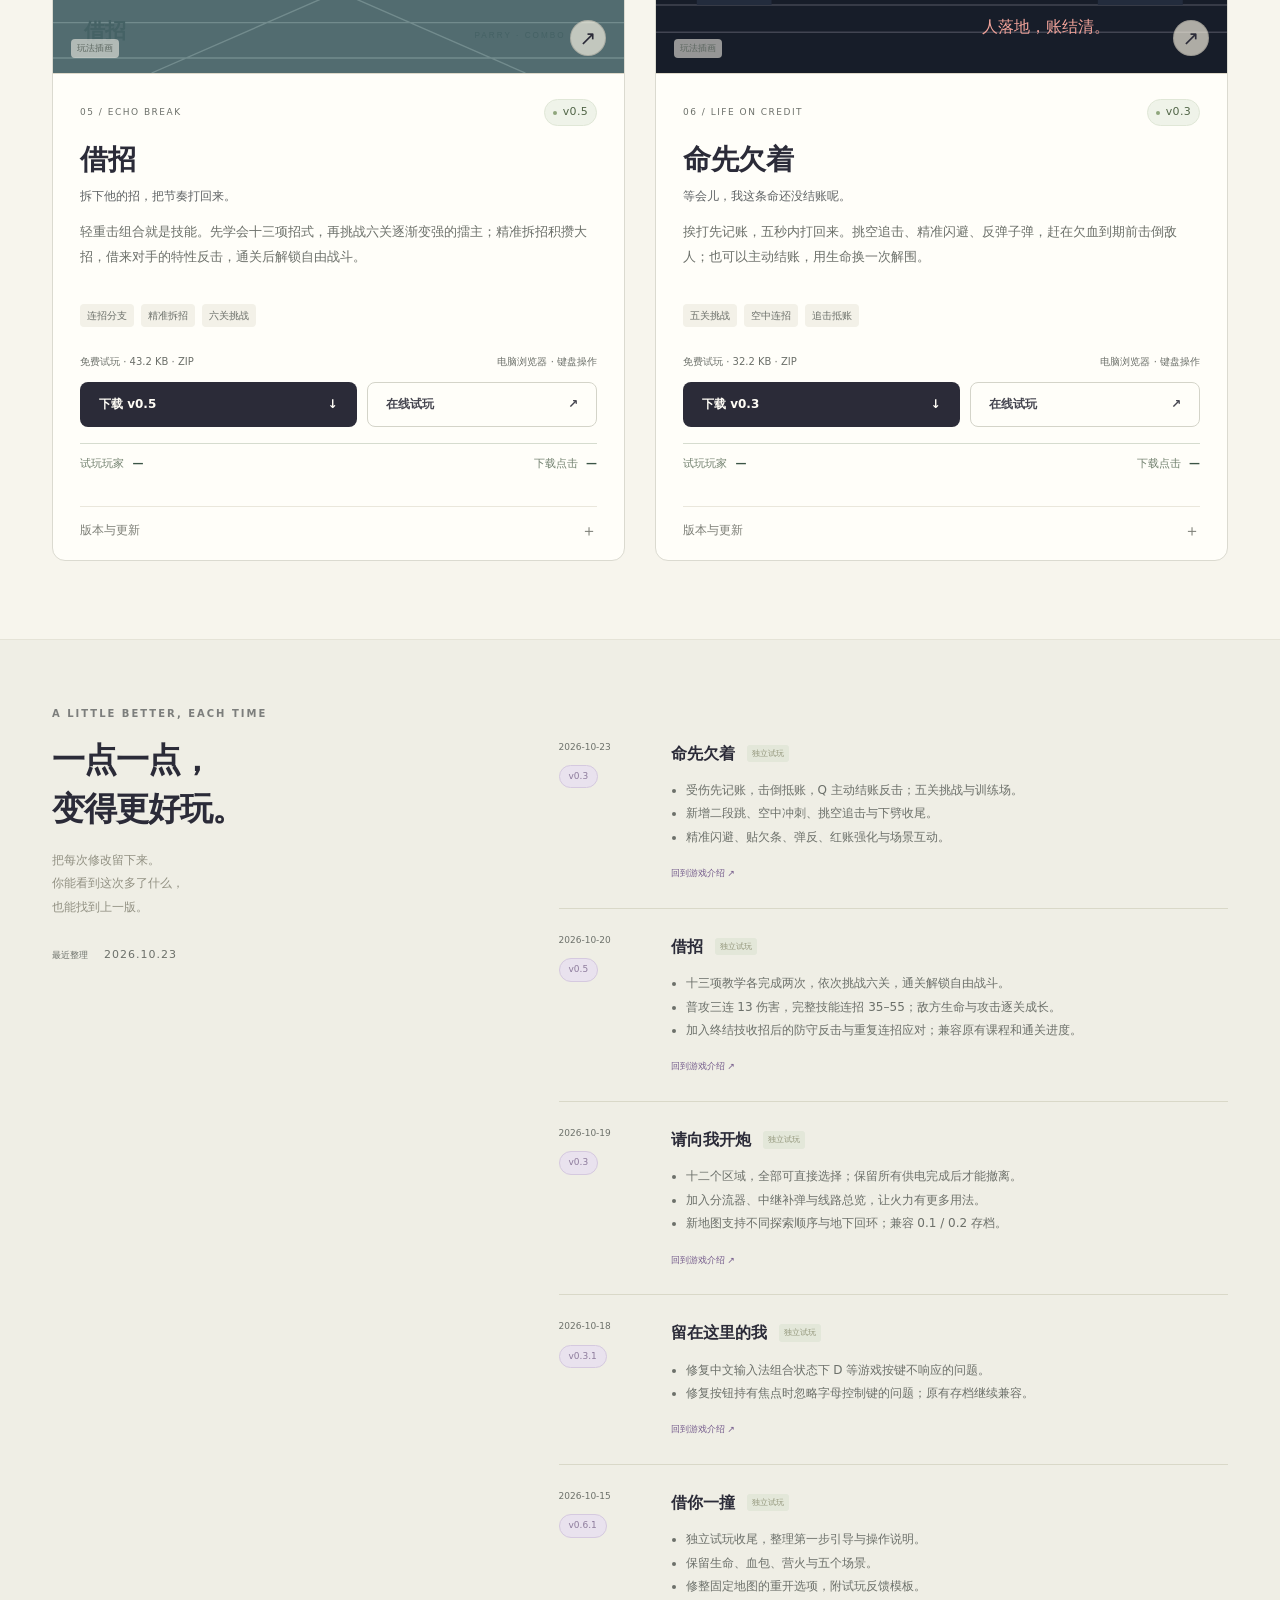
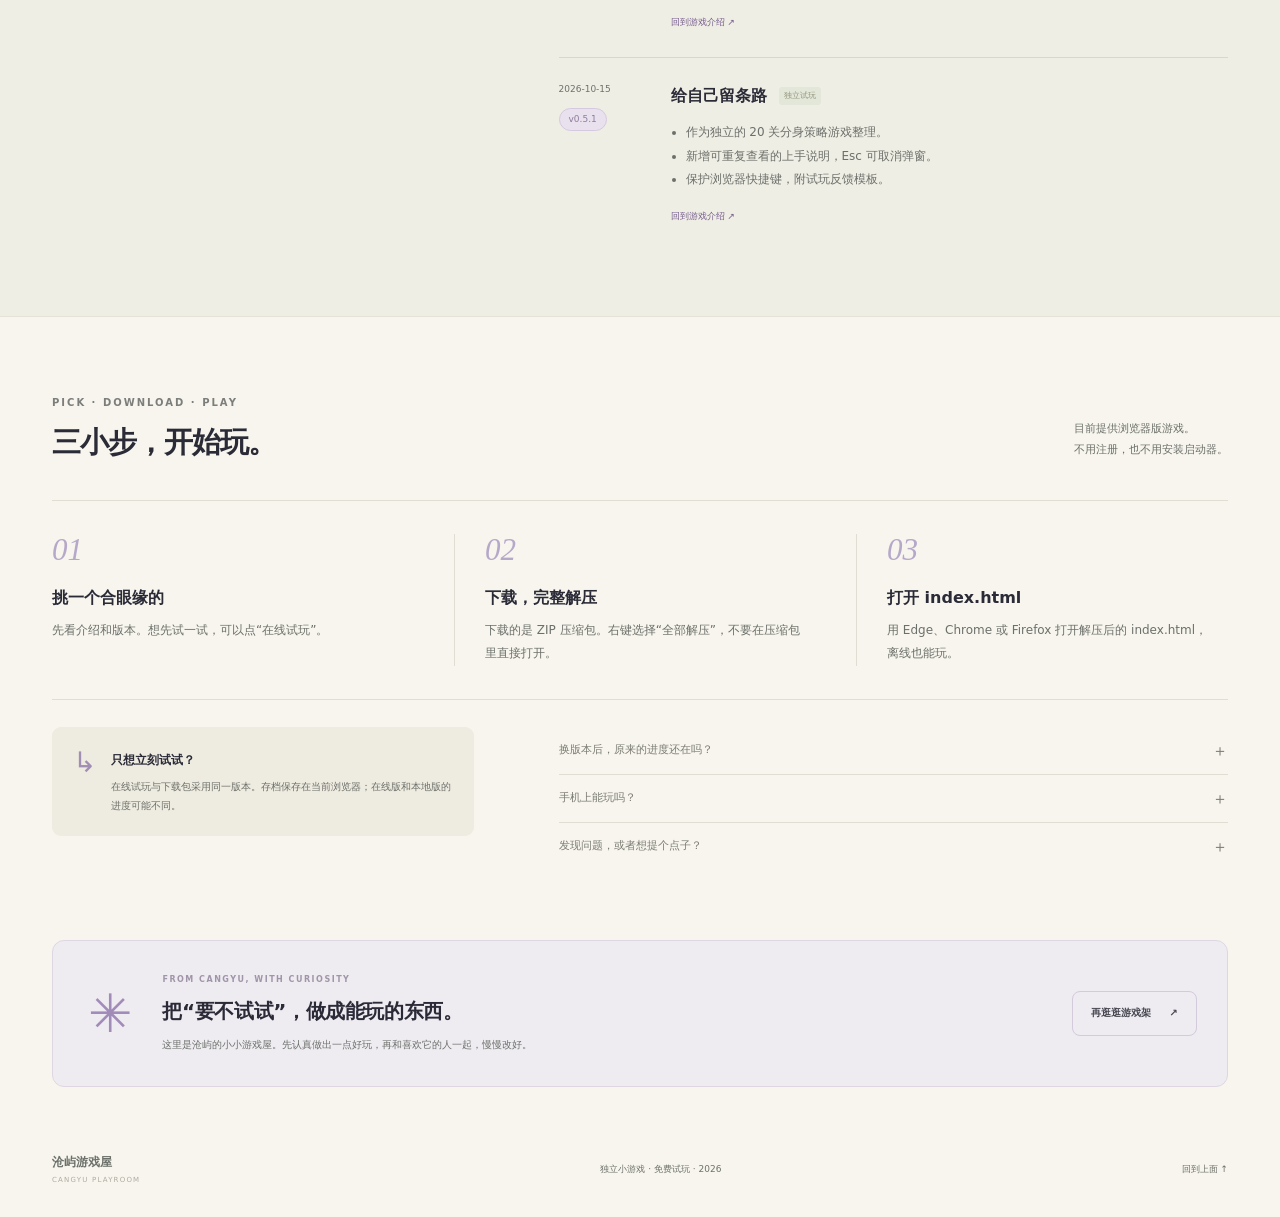
==== commit 138001bc: "Add files via upload" ====
--- a/index.html
+++ b/index.html
@@ -4,16 +4,16 @@
   <meta charset="utf-8"><meta name="viewport" content="width=device-width, initial-scale=1">
   <meta name="theme-color" content="#f7f5ed"><meta name="description" content="沧屿的独立小游戏主页。查看最新版本，免费下载离线游戏，或在浏览器中试玩《借你一撞》《给自己留条路》、《留在这里的我》、《请向我开炮》和《借招》。">
   <meta property="og:title" content="沧屿游戏屋 · 一点好玩，一点自由"><meta property="og:description" content="一些小小的单机游戏，一点自由发挥的空间。最新版本、免费下载、在线试玩。"><meta property="og:type" content="website">
-  <title>沧屿游戏屋 · 一点好玩，一点自由</title><link rel="icon" href="assets/mark.svg" type="image/svg+xml"><link rel="stylesheet" href="assets/site.css"><script defer src="catalog.js?v=20261020"></script><script defer src="assets/app.js"></script><script defer src="assets/stats-config.js"></script><script defer src="assets/stats.js?v=20261020"></script>
+  <title>沧屿游戏屋 · 一点好玩，一点自由</title><link rel="icon" href="assets/mark.svg" type="image/svg+xml"><link rel="stylesheet" href="assets/site.css"><script defer src="catalog.js?v=20261023"></script><script defer src="assets/app.js"></script><script defer src="assets/stats-config.js"></script><script defer src="assets/stats.js?v=20261023"></script>
 </head>
 <body>
 <a class="skip-link" href="#games">跳到游戏库</a>
 <header class="site-header"><div class="container header-inner"><a href="index.html" class="brand" aria-label="沧屿游戏屋首页"><img src="assets/mark.svg" width="42" height="42" alt=""><span>沧屿游戏屋<small>CANGYU PLAYROOM</small></span></a><button class="menu-toggle" id="menu-toggle" aria-controls="main-nav" aria-expanded="false" aria-label="打开导航">菜单 <span aria-hidden="true">＋</span></button><nav class="main-nav" id="main-nav" aria-label="主导航"><a href="#games">游戏库</a><a href="#updates">更新记录</a><a href="#guide">下载指南</a><a class="nav-cta" href="#games">挑个游戏 <span aria-hidden="true">↗</span></a></nav></div></header>
 <main>
-<section class="hero container" aria-labelledby="hero-title"><div class="hero-copy"><div class="eyebrow"><span class="tiny-star" aria-hidden="true">✳</span> 沧屿的独立游戏小实验</div><h1 id="hero-title">一点好玩，<br>一点<span class="underlined">自由。</span><span class="title-spark" aria-hidden="true">✧</span></h1><p class="hero-description">小小的单机游戏，也想装下你的奇思妙想。<br>拆下对手的招，把战斗的节奏打回来。<br>挑一款，慢慢玩出自己的办法。</p><div class="hero-actions"><a href="#games" class="button button-dark">看看有什么好玩的 <span aria-hidden="true">↗</span></a><a class="text-link" href="#guide">第一次来？从这里开始 <span aria-hidden="true">↓</span></a></div><div class="hero-bottom"><span><i class="green-dot"></i>免费试玩</span><span>单机 · 离线可玩</span><span>电脑浏览器打开</span></div></div><div class="hero-art" aria-label="游戏玩法插画"><div class="hero-orbit" aria-hidden="true"></div><div class="floating-note note-top">新上架 · 借招 <span>✦</span></div><div class="hero-poster poster-back"><img src="assets/ghost-signal.svg" alt="留在这里的我玩法插画" width="840" height="500"><div><span>留在这里的我</span><small>进攻与探索，和留下的影子一起闯。</small></div></div><a class="hero-poster poster-front" href="play/echo-break/index.html" aria-label="在线试玩借招"><img src="assets/echo-break.svg" alt="两位格斗者在屋顶擂台交锋，精准拆招后反击的玩法插画" width="840" height="500"><div><span>借招</span><small>连招与拆招，把对手的力量借过来。</small><span class="poster-arrow" aria-hidden="true">↗</span></div></a><div class="round-sticker" aria-hidden="true">慢慢玩<br><strong>JUST PLAY</strong></div><span class="art-caption">玩法插画 · 实际画面可在游戏中查看</span></div></section>
+<section class="hero container" aria-labelledby="hero-title"><div class="hero-copy"><div class="eyebrow"><span class="tiny-star" aria-hidden="true">✳</span> 沧屿的独立游戏小实验</div><h1 id="hero-title">一点好玩，<br>一点<span class="underlined">自由。</span><span class="title-spark" aria-hidden="true">✧</span></h1><p class="hero-description">小小的单机游戏，也想装下你的奇思妙想。<br>挨打先记账，追着敌人把命打回来。<br>挑一款，慢慢玩出自己的办法。</p><div class="hero-actions"><a href="#games" class="button button-dark">看看有什么好玩的 <span aria-hidden="true">↗</span></a><a class="text-link" href="#guide">第一次来？从这里开始 <span aria-hidden="true">↓</span></a></div><div class="hero-bottom"><span><i class="green-dot"></i>免费试玩</span><span>单机 · 离线可玩</span><span>电脑浏览器打开</span></div></div><div class="hero-art" aria-label="游戏玩法插画"><div class="hero-orbit" aria-hidden="true"></div><div class="floating-note note-top">新上架 · 命先欠着 <span>✦</span></div><div class="hero-poster poster-back"><img src="assets/ghost-signal.svg" alt="留在这里的我玩法插画" width="840" height="500"><div><span>留在这里的我</span><small>进攻与探索，和留下的影子一起闯。</small></div></div><a class="hero-poster poster-front" href="play/life-on-credit/index.html" aria-label="在线试玩命先欠着"><img src="assets/life-on-credit.svg" alt="命先欠着空中追击玩法插画" width="840" height="500"><div><span>命先欠着</span><small>受伤先记账，五秒内打回来。</small><span class="poster-arrow" aria-hidden="true">↗</span></div></a><div class="round-sticker" aria-hidden="true">慢慢玩<br><strong>JUST PLAY</strong></div><span class="art-caption">玩法插画 · 实际画面可在游戏中查看</span></div></section>
 <section class="container site-stats" aria-label="游戏屋累计统计"><div><span class="eyebrow">THE PLAYROOM, TOGETHER</span><h2>有人来，就多一点热闹。</h2><p data-stats-status role="status">统计更新中…</p></div><div class="stat-pair"><div><strong data-stat="visits">—</strong><span>累计访问次数</span></div><div><strong data-stat="visitors">—</strong><span>累计访客</span></div></div><details class="stats-definition"><summary>这些数字怎么记？</summary><p>访问按 30 分钟内连续浏览的一次会话记录。访客与游玩浏览器按随机浏览器标识去重，不等于实名人数；清除浏览器数据或换设备可能产生新标识。游玩在开始操作游戏时记录，下载统计为 ZIP 下载入口的点击次数，不代表下载已完成。每 10 秒自动更新，从接入后开始累计，离线游戏不联网统计。</p></details></section>
 <div class="ticker" aria-hidden="true"><div>有想法就试试看 <span>✳</span> 没有唯一的解法 <span>✳</span> 一个小小的游戏屋 <span>✳</span> 留一点自由给你 <span>✳</span> 有想法就试试看</div></div>
-<section class="section container" id="games" aria-labelledby="games-title"><div class="section-heading"><div><div class="eyebrow">THE GAME SHELF</div><h2 id="games-title">这一架，都是好奇心。</h2></div><p>目前收录 <strong>5 款</strong>游戏。<br>各自更新，各自保留一点不一样。</p></div><div class="library-toolbar"><div class="filters" role="group" aria-label="按游戏类型筛选"><button type="button" class="filter-button is-active" data-filter="all" aria-pressed="true">全部游戏 <span>5</span></button><button type="button" class="filter-button" data-filter="adventure" aria-pressed="false">借力冒险</button><button type="button" class="filter-button" data-filter="puzzle" aria-pressed="false">分身策略</button><button type="button" class="filter-button" data-filter="action" aria-pressed="false">进攻与探索</button><button type="button" class="filter-button" data-filter="defense" aria-pressed="false">策略与防御</button><button type="button" class="filter-button" data-filter="fighting" aria-pressed="false">连招与拆招</button></div><label class="search-box"><svg aria-hidden="true" viewBox="0 0 24 24" width="18" height="18"><circle cx="10.5" cy="10.5" r="6.5" fill="none" stroke="currentColor" stroke-width="1.6"/><path d="m15.5 15.5 5 5" stroke="currentColor" stroke-width="1.6"/></svg><span class="sr-only">搜索游戏或玩法</span><input id="game-search" type="search" placeholder="搜索游戏或玩法" autocomplete="off"></label></div><p id="result-count" class="sr-only" aria-live="polite">找到 5 款游戏</p><div class="game-grid" id="game-grid"><article class="game-card peach" data-game-id="borrow-a-bump" data-category="adventure" data-search="借你一撞 BORROW A BUMP 借力冒险 引它撞墙，骑它开路，再让过去的自己来帮忙。去雾里提灯、丹谷借火，或在冰面上推一颗越滚越大的雪球。 怪兽 引怪 撞墙 骑乘 恐怖 修仙 冰雪 单机 自由探索 分身协作 5 个场景" aria-labelledby="title-borrow-a-bump">
+<section class="section container" id="games" aria-labelledby="games-title"><div class="section-heading"><div><div class="eyebrow">THE GAME SHELF</div><h2 id="games-title">这一架，都是好奇心。</h2></div><p>目前收录 <strong>6 款</strong>游戏。<br>各自更新，各自保留一点不一样。</p></div><div class="library-toolbar"><div class="filters" role="group" aria-label="按游戏类型筛选"><button type="button" class="filter-button is-active" data-filter="all" aria-pressed="true">全部游戏 <span>6</span></button><button type="button" class="filter-button" data-filter="adventure" aria-pressed="false">借力冒险</button><button type="button" class="filter-button" data-filter="puzzle" aria-pressed="false">分身策略</button><button type="button" class="filter-button" data-filter="action" aria-pressed="false">进攻与探索</button><button type="button" class="filter-button" data-filter="defense" aria-pressed="false">策略与防御</button><button type="button" class="filter-button" data-filter="fighting" aria-pressed="false">连招与拆招</button></div><label class="search-box"><svg aria-hidden="true" viewBox="0 0 24 24" width="18" height="18"><circle cx="10.5" cy="10.5" r="6.5" fill="none" stroke="currentColor" stroke-width="1.6"/><path d="m15.5 15.5 5 5" stroke="currentColor" stroke-width="1.6"/></svg><span class="sr-only">搜索游戏或玩法</span><input id="game-search" type="search" placeholder="搜索游戏或玩法" autocomplete="off"></label></div><p id="result-count" class="sr-only" aria-live="polite">找到 6 款游戏</p><div class="game-grid" id="game-grid"><article class="game-card peach" data-game-id="borrow-a-bump" data-category="adventure" data-search="借你一撞 BORROW A BUMP 借力冒险 引它撞墙，骑它开路，再让过去的自己来帮忙。去雾里提灯、丹谷借火，或在冰面上推一颗越滚越大的雪球。 怪兽 引怪 撞墙 骑乘 恐怖 修仙 冰雪 单机 自由探索 分身协作 5 个场景" aria-labelledby="title-borrow-a-bump">
       <a class="cover-link" href="play/borrow-a-bump/index.html" target="_blank" rel="noopener" aria-label="在线试玩借你一撞（新窗口）"><img src="assets/borrow-a-bump.svg" alt="借你一撞玩法插画" width="840" height="500" loading="lazy"><span class="cover-type">借力冒险</span><span class="cover-play" aria-hidden="true">↗</span><span class="cover-note">玩法插画</span></a>
       <div class="card-body"><div class="game-label"><span>01 / BORROW A BUMP</span><span class="version-badge"><i></i> v0.6.1</span></div><h3 id="title-borrow-a-bump">借你一撞</h3><p class="game-tagline">让怪兽，替你闯点祸。</p><p class="game-description">引它撞墙，骑它开路，再让过去的自己来帮忙。去雾里提灯、丹谷借火，或在冰面上推一颗越滚越大的雪球。</p><div class="game-tags"><span>自由探索</span><span>分身协作</span><span>5 个场景</span></div><div class="download-meta"><span>免费试玩 · 146.4 KB · ZIP</span><span>电脑浏览器 · 键盘操作</span></div><div class="card-actions"><a class="button button-dark download-button" href="downloads/borrow-a-bump/borrow-a-bump-v0.6.1.zip" download>下载 v0.6.1 <span aria-hidden="true">↓</span></a><a class="button button-light" href="play/borrow-a-bump/index.html" target="_blank" rel="noopener">在线试玩 <span aria-hidden="true">↗</span></a></div><div class="game-statistics"><span>试玩玩家 <strong data-stat="players" data-game="borrow-a-bump">—</strong></span><span>下载点击 <strong data-stat="downloads" data-game="borrow-a-bump">—</strong></span></div><details class="release-details"><summary>版本与更新 <span aria-hidden="true">＋</span></summary><p class="first-step">第一步：空格喊一声，锁定方向后走开；C 录下走动和喊声，再 C 生成分身。</p><div class="past-release"><div><strong>v0.6.1</strong><span>146.4 KB · ZIP</span></div><ul><li>独立试玩收尾，整理第一步引导与操作说明。</li><li>保留生命、血包、营火与五个场景。</li><li>修整固定地图的重开选项，附试玩反馈模板。</li></ul><a href="downloads/borrow-a-bump/borrow-a-bump-v0.6.1.zip" download>下载此版本 <span aria-hidden="true">↗</span></a></div><div class="past-release"><div><strong>v0.6</strong><span>142.5 KB · ZIP</span></div><ul><li>加入生命、血包和营火恢复。</li><li>新增雾灯旧院、借火丹谷、霜风渡口。</li></ul><a href="downloads/borrow-a-bump/borrow-a-bump-v0.6.zip" download>下载此版本 <span aria-hidden="true">↗</span></a></div><a class="feedback-link" href="feedback/borrow-a-bump.txt" download>下载试玩反馈模板 ↓</a></details></div></article>
 <article class="game-card mint" data-game-id="give-yourself-a-path" data-category="puzzle" data-search="给自己留条路 THE PATH YOU LEAVE 分身策略 做一个送信人，留下过去的自己。安排分身、木箱和包裹，接通信号，跨过河岸，把每段旅途慢慢走通。 益智 解谜 留影 送信 踏板 河岸 木箱 单机 20 个关卡 自由移动 无倒计时" aria-labelledby="title-give-yourself-a-path">
@@ -27,8 +27,12 @@
       <div class="card-body"><div class="game-label"><span>04 / BORROWED FIRE</span><span class="version-badge"><i></i> v0.3</span></div><h3 id="title-borrowed-fire">请向我开炮</h3><p class="game-tagline">接住火力，决定它的去处。</p><p class="game-description">自己没有枪，就借敌人的炮弹。存住火力、转动分流器、拖箱和引爆，把每一处供电都接通，再从出口撤离。十二个区域，可以停下来观察，也可以走出自己的路线。</p><div class="game-tags"><span>12 个区域</span><span>借弹供电</span><span>多种解法</span></div><div class="download-meta"><span>免费试玩 · 96.3 KB · ZIP</span><span>电脑浏览器 · 键盘 / 鼠标</span></div><div class="card-actions"><a class="button button-dark download-button" href="downloads/borrowed-fire/borrowed-fire-v0.3.zip" download>下载 v0.3 <span aria-hidden="true">↓</span></a><a class="button button-light" href="play/borrowed-fire/index.html" target="_blank" rel="noopener">在线试玩 <span aria-hidden="true">↗</span></a></div><div class="game-statistics"><span>试玩玩家 <strong data-stat="players" data-game="borrowed-fire">—</strong></span><span>下载点击 <strong data-stat="downloads" data-game="borrowed-fire">—</strong></span></div><details class="release-details"><summary>版本与更新 <span aria-hidden="true">＋</span></summary><p class="first-step">第一步：A / D 移动，空格跳跃；左键折返、右键存弹，B 观察，C 线路总览，E 互动。每处供电接通后才能撤离。</p><div class="past-release"><div><strong>v0.3</strong><span>96.3 KB · ZIP</span></div><ul><li>十二个区域，全部可直接选择；保留所有供电完成后才能撤离。</li><li>加入分流器、中继补弹与线路总览，让火力有更多用法。</li><li>新地图支持不同探索顺序与地下回环；兼容 0.1 / 0.2 存档。</li></ul><a href="downloads/borrowed-fire/borrowed-fire-v0.3.zip" download>下载此版本 <span aria-hidden="true">↗</span></a></div><a class="feedback-link" href="feedback/borrowed-fire.txt" download>下载试玩反馈模板 ↓</a></details></div></article>
 <article class="game-card lavender" data-game-id="echo-break" data-category="fighting" data-search="借招 ECHO BREAK 连招与拆招 轻重击组合就是技能。先学会十三项招式，再挑战六关逐渐变强的擂主；精准拆招积攒大招，借来对手的特性反击，通关后解锁自由战斗。 格斗 对战 连招 拆招 技能 大招 擂台 教学 训练场 自由战斗 J K 连招分支 精准拆招 六关挑战" aria-labelledby="title-echo-break">
       <a class="cover-link" href="play/echo-break/index.html" target="_blank" rel="noopener" aria-label="在线试玩借招（新窗口）"><img src="assets/echo-break.svg" alt="借招玩法插画" width="840" height="500" loading="lazy"><span class="cover-type">连招与拆招</span><span class="cover-play" aria-hidden="true">↗</span><span class="cover-note">玩法插画</span></a>
-      <div class="card-body"><div class="game-label"><span>05 / ECHO BREAK</span><span class="version-badge"><i></i> v0.5</span></div><h3 id="title-echo-break">借招</h3><p class="game-tagline">拆下他的招，把节奏打回来。</p><p class="game-description">轻重击组合就是技能。先学会十三项招式，再挑战六关逐渐变强的擂主；精准拆招积攒大招，借来对手的特性反击，通关后解锁自由战斗。</p><div class="game-tags"><span>连招分支</span><span>精准拆招</span><span>六关挑战</span></div><div class="download-meta"><span>免费试玩 · 43.2 KB · ZIP</span><span>电脑浏览器 · 键盘操作</span></div><div class="card-actions"><a class="button button-dark download-button" href="downloads/echo-break/echo-break-v0.5.zip" download>下载 v0.5 <span aria-hidden="true">↓</span></a><a class="button button-light" href="play/echo-break/index.html" target="_blank" rel="noopener">在线试玩 <span aria-hidden="true">↗</span></a></div><div class="game-statistics"><span>试玩玩家 <strong data-stat="players" data-game="echo-break">—</strong></span><span>下载点击 <strong data-stat="downloads" data-game="echo-break">—</strong></span></div><details class="release-details"><summary>版本与更新 <span aria-hidden="true">＋</span></summary><p class="first-step">第一步：J 轻击、K 重击；按 J K J 突进、J K K 波刃。I 防御 / 精准拆招，U 满能量大招。初次从教学开始，每项成功两次。</p><div class="past-release"><div><strong>v0.5</strong><span>43.2 KB · ZIP</span></div><ul><li>十三项教学各完成两次，依次挑战六关，通关解锁自由战斗。</li><li>普攻三连 13 伤害，完整技能连招 35–55；敌方生命与攻击逐关成长。</li><li>加入终结技收招后的防守反击与重复连招应对；兼容原有课程和通关进度。</li></ul><a href="downloads/echo-break/echo-break-v0.5.zip" download>下载此版本 <span aria-hidden="true">↗</span></a></div><a class="feedback-link" href="feedback/echo-break.txt" download>下载试玩反馈模板 ↓</a></details></div></article></div><div class="empty-state" id="empty-state" hidden><span aria-hidden="true">✧</span><h3>这层架子暂时空着。</h3><p>试试其他关键词，或回到全部游戏。</p><button type="button" class="button button-light" id="reset-search">查看全部游戏</button></div><noscript><p class="quiet">当前关闭了 JavaScript。游戏介绍、版本和下载仍可使用，搜索与筛选需要开启 JavaScript。</p></noscript></section>
-<section class="updates-section" id="updates" aria-labelledby="updates-title"><div class="container updates-layout"><div class="updates-intro"><div class="eyebrow">A LITTLE BETTER, EACH TIME</div><h2 id="updates-title">一点一点，<br>变得更好玩。</h2><p>把每次修改留下来。<br>你能看到这次多了什么，<br>也能找到上一版。</p><div class="date-stamp"><span>最近整理</span><strong>2026.10.20</strong></div></div><div class="update-list"><article class="update-item"><div class="update-date"><time datetime="2026-10-20">2026-10-20</time><span>v0.5</span></div><div><div class="update-game">借招 <span>独立试玩</span></div><ul><li>十三项教学各完成两次，依次挑战六关，通关解锁自由战斗。</li><li>普攻三连 13 伤害，完整技能连招 35–55；敌方生命与攻击逐关成长。</li><li>加入终结技收招后的防守反击与重复连招应对；兼容原有课程和通关进度。</li></ul><a data-show-game="echo-break" href="#title-echo-break">回到游戏介绍 <span aria-hidden="true">↗</span></a></div></article>
+      <div class="card-body"><div class="game-label"><span>05 / ECHO BREAK</span><span class="version-badge"><i></i> v0.5</span></div><h3 id="title-echo-break">借招</h3><p class="game-tagline">拆下他的招，把节奏打回来。</p><p class="game-description">轻重击组合就是技能。先学会十三项招式，再挑战六关逐渐变强的擂主；精准拆招积攒大招，借来对手的特性反击，通关后解锁自由战斗。</p><div class="game-tags"><span>连招分支</span><span>精准拆招</span><span>六关挑战</span></div><div class="download-meta"><span>免费试玩 · 43.2 KB · ZIP</span><span>电脑浏览器 · 键盘操作</span></div><div class="card-actions"><a class="button button-dark download-button" href="downloads/echo-break/echo-break-v0.5.zip" download>下载 v0.5 <span aria-hidden="true">↓</span></a><a class="button button-light" href="play/echo-break/index.html" target="_blank" rel="noopener">在线试玩 <span aria-hidden="true">↗</span></a></div><div class="game-statistics"><span>试玩玩家 <strong data-stat="players" data-game="echo-break">—</strong></span><span>下载点击 <strong data-stat="downloads" data-game="echo-break">—</strong></span></div><details class="release-details"><summary>版本与更新 <span aria-hidden="true">＋</span></summary><p class="first-step">第一步：J 轻击、K 重击；按 J K J 突进、J K K 波刃。I 防御 / 精准拆招，U 满能量大招。初次从教学开始，每项成功两次。</p><div class="past-release"><div><strong>v0.5</strong><span>43.2 KB · ZIP</span></div><ul><li>十三项教学各完成两次，依次挑战六关，通关解锁自由战斗。</li><li>普攻三连 13 伤害，完整技能连招 35–55；敌方生命与攻击逐关成长。</li><li>加入终结技收招后的防守反击与重复连招应对；兼容原有课程和通关进度。</li></ul><a href="downloads/echo-break/echo-break-v0.5.zip" download>下载此版本 <span aria-hidden="true">↗</span></a></div><a class="feedback-link" href="feedback/echo-break.txt" download>下载试玩反馈模板 ↓</a></details></div></article>
+<article class="game-card peach" data-game-id="life-on-credit" data-category="action" data-search="命先欠着 LIFE ON CREDIT 进攻与探索 挨打先记账，五秒内打回来。挑空追击、精准闪避、反弹子弹，赶在欠血到期前击倒敌人；也可以主动结账，用生命换一次解围。 命先欠着 欠血 欠条 动作 二段跳 弹反 五关挑战 空中连招 追击抵账" aria-labelledby="title-life-on-credit">
+      <a class="cover-link" href="play/life-on-credit/index.html" target="_blank" rel="noopener" aria-label="在线试玩命先欠着（新窗口）"><img src="assets/life-on-credit.svg" alt="命先欠着玩法插画" width="840" height="500" loading="lazy"><span class="cover-type">进攻与探索</span><span class="cover-play" aria-hidden="true">↗</span><span class="cover-note">玩法插画</span></a>
+      <div class="card-body"><div class="game-label"><span>06 / LIFE ON CREDIT</span><span class="version-badge"><i></i> v0.3</span></div><h3 id="title-life-on-credit">命先欠着</h3><p class="game-tagline">等会儿，我这条命还没结账呢。</p><p class="game-description">挨打先记账，五秒内打回来。挑空追击、精准闪避、反弹子弹，赶在欠血到期前击倒敌人；也可以主动结账，用生命换一次解围。</p><div class="game-tags"><span>五关挑战</span><span>空中连招</span><span>追击抵账</span></div><div class="download-meta"><span>免费试玩 · 32.2 KB · ZIP</span><span>电脑浏览器 · 键盘操作</span></div><div class="card-actions"><a class="button button-dark download-button" href="downloads/life-on-credit/life-on-credit-v0.3.zip" download>下载 v0.3 <span aria-hidden="true">↓</span></a><a class="button button-light" href="play/life-on-credit/index.html" target="_blank" rel="noopener">在线试玩 <span aria-hidden="true">↗</span></a></div><div class="game-statistics"><span>试玩玩家 <strong data-stat="players" data-game="life-on-credit">—</strong></span><span>下载点击 <strong data-stat="downloads" data-game="life-on-credit">—</strong></span></div><details class="release-details"><summary>版本与更新 <span aria-hidden="true">＋</span></summary><p class="first-step">第一步：A / D 移动，空格二段跳，J 轻击、K 重击，Shift 闪避；Q 先扣欠血再反击。建议先去训练场。</p><div class="past-release"><div><strong>v0.3</strong><span>32.2 KB · ZIP</span></div><ul><li>受伤先记账，击倒抵账，Q 主动结账反击；五关挑战与训练场。</li><li>新增二段跳、空中冲刺、挑空追击与下劈收尾。</li><li>精准闪避、贴欠条、弹反、红账强化与场景互动。</li></ul><a href="downloads/life-on-credit/life-on-credit-v0.3.zip" download>下载此版本 <span aria-hidden="true">↗</span></a></div><a class="feedback-link" href="feedback/life-on-credit.txt" download>下载试玩反馈模板 ↓</a></details></div></article></div><div class="empty-state" id="empty-state" hidden><span aria-hidden="true">✧</span><h3>这层架子暂时空着。</h3><p>试试其他关键词，或回到全部游戏。</p><button type="button" class="button button-light" id="reset-search">查看全部游戏</button></div><noscript><p class="quiet">当前关闭了 JavaScript。游戏介绍、版本和下载仍可使用，搜索与筛选需要开启 JavaScript。</p></noscript></section>
+<section class="updates-section" id="updates" aria-labelledby="updates-title"><div class="container updates-layout"><div class="updates-intro"><div class="eyebrow">A LITTLE BETTER, EACH TIME</div><h2 id="updates-title">一点一点，<br>变得更好玩。</h2><p>把每次修改留下来。<br>你能看到这次多了什么，<br>也能找到上一版。</p><div class="date-stamp"><span>最近整理</span><strong>2026.10.23</strong></div></div><div class="update-list"><article class="update-item"><div class="update-date"><time datetime="2026-10-23">2026-10-23</time><span>v0.3</span></div><div><div class="update-game">命先欠着 <span>独立试玩</span></div><ul><li>受伤先记账，击倒抵账，Q 主动结账反击；五关挑战与训练场。</li><li>新增二段跳、空中冲刺、挑空追击与下劈收尾。</li><li>精准闪避、贴欠条、弹反、红账强化与场景互动。</li></ul><a data-show-game="life-on-credit" href="#title-life-on-credit">回到游戏介绍 <span aria-hidden="true">↗</span></a></div></article>
+<article class="update-item"><div class="update-date"><time datetime="2026-10-20">2026-10-20</time><span>v0.5</span></div><div><div class="update-game">借招 <span>独立试玩</span></div><ul><li>十三项教学各完成两次，依次挑战六关，通关解锁自由战斗。</li><li>普攻三连 13 伤害，完整技能连招 35–55；敌方生命与攻击逐关成长。</li><li>加入终结技收招后的防守反击与重复连招应对；兼容原有课程和通关进度。</li></ul><a data-show-game="echo-break" href="#title-echo-break">回到游戏介绍 <span aria-hidden="true">↗</span></a></div></article>
 <article class="update-item"><div class="update-date"><time datetime="2026-10-19">2026-10-19</time><span>v0.3</span></div><div><div class="update-game">请向我开炮 <span>独立试玩</span></div><ul><li>十二个区域，全部可直接选择；保留所有供电完成后才能撤离。</li><li>加入分流器、中继补弹与线路总览，让火力有更多用法。</li><li>新地图支持不同探索顺序与地下回环；兼容 0.1 / 0.2 存档。</li></ul><a data-show-game="borrowed-fire" href="#title-borrowed-fire">回到游戏介绍 <span aria-hidden="true">↗</span></a></div></article>
 <article class="update-item"><div class="update-date"><time datetime="2026-10-18">2026-10-18</time><span>v0.3.1</span></div><div><div class="update-game">留在这里的我 <span>独立试玩</span></div><ul><li>修复中文输入法组合状态下 D 等游戏按键不响应的问题。</li><li>修复按钮持有焦点时忽略字母控制键的问题；原有存档继续兼容。</li></ul><a data-show-game="ghost-signal" href="#title-ghost-signal">回到游戏介绍 <span aria-hidden="true">↗</span></a></div></article>
 <article class="update-item"><div class="update-date"><time datetime="2026-10-15">2026-10-15</time><span>v0.6.1</span></div><div><div class="update-game">借你一撞 <span>独立试玩</span></div><ul><li>独立试玩收尾，整理第一步引导与操作说明。</li><li>保留生命、血包、营火与五个场景。</li><li>修整固定地图的重开选项，附试玩反馈模板。</li></ul><a data-show-game="borrow-a-bump" href="#title-borrow-a-bump">回到游戏介绍 <span aria-hidden="true">↗</span></a></div></article>
@@ -37,3 +41,4 @@
 <section class="about-strip container" aria-labelledby="about-title"><div class="about-mark" aria-hidden="true">✳</div><div><div class="eyebrow">FROM CANGYU, WITH CURIOSITY</div><h2 id="about-title">把“要不试试”，做成能玩的东西。</h2><p>这里是沧屿的小小游戏屋。先认真做出一点好玩，再和喜欢它的人一起，慢慢改好。</p></div><a class="button button-light" href="#games">再逛逛游戏架 <span aria-hidden="true">↗</span></a></section>
 </main><footer class="site-footer container"><a class="footer-brand" href="index.html">沧屿游戏屋 <span>CANGYU PLAYROOM</span></a><p>独立小游戏 · 免费试玩 · 2026</p><a href="#hero-title">回到上面 ↑</a></footer>
 </body></html>
+
